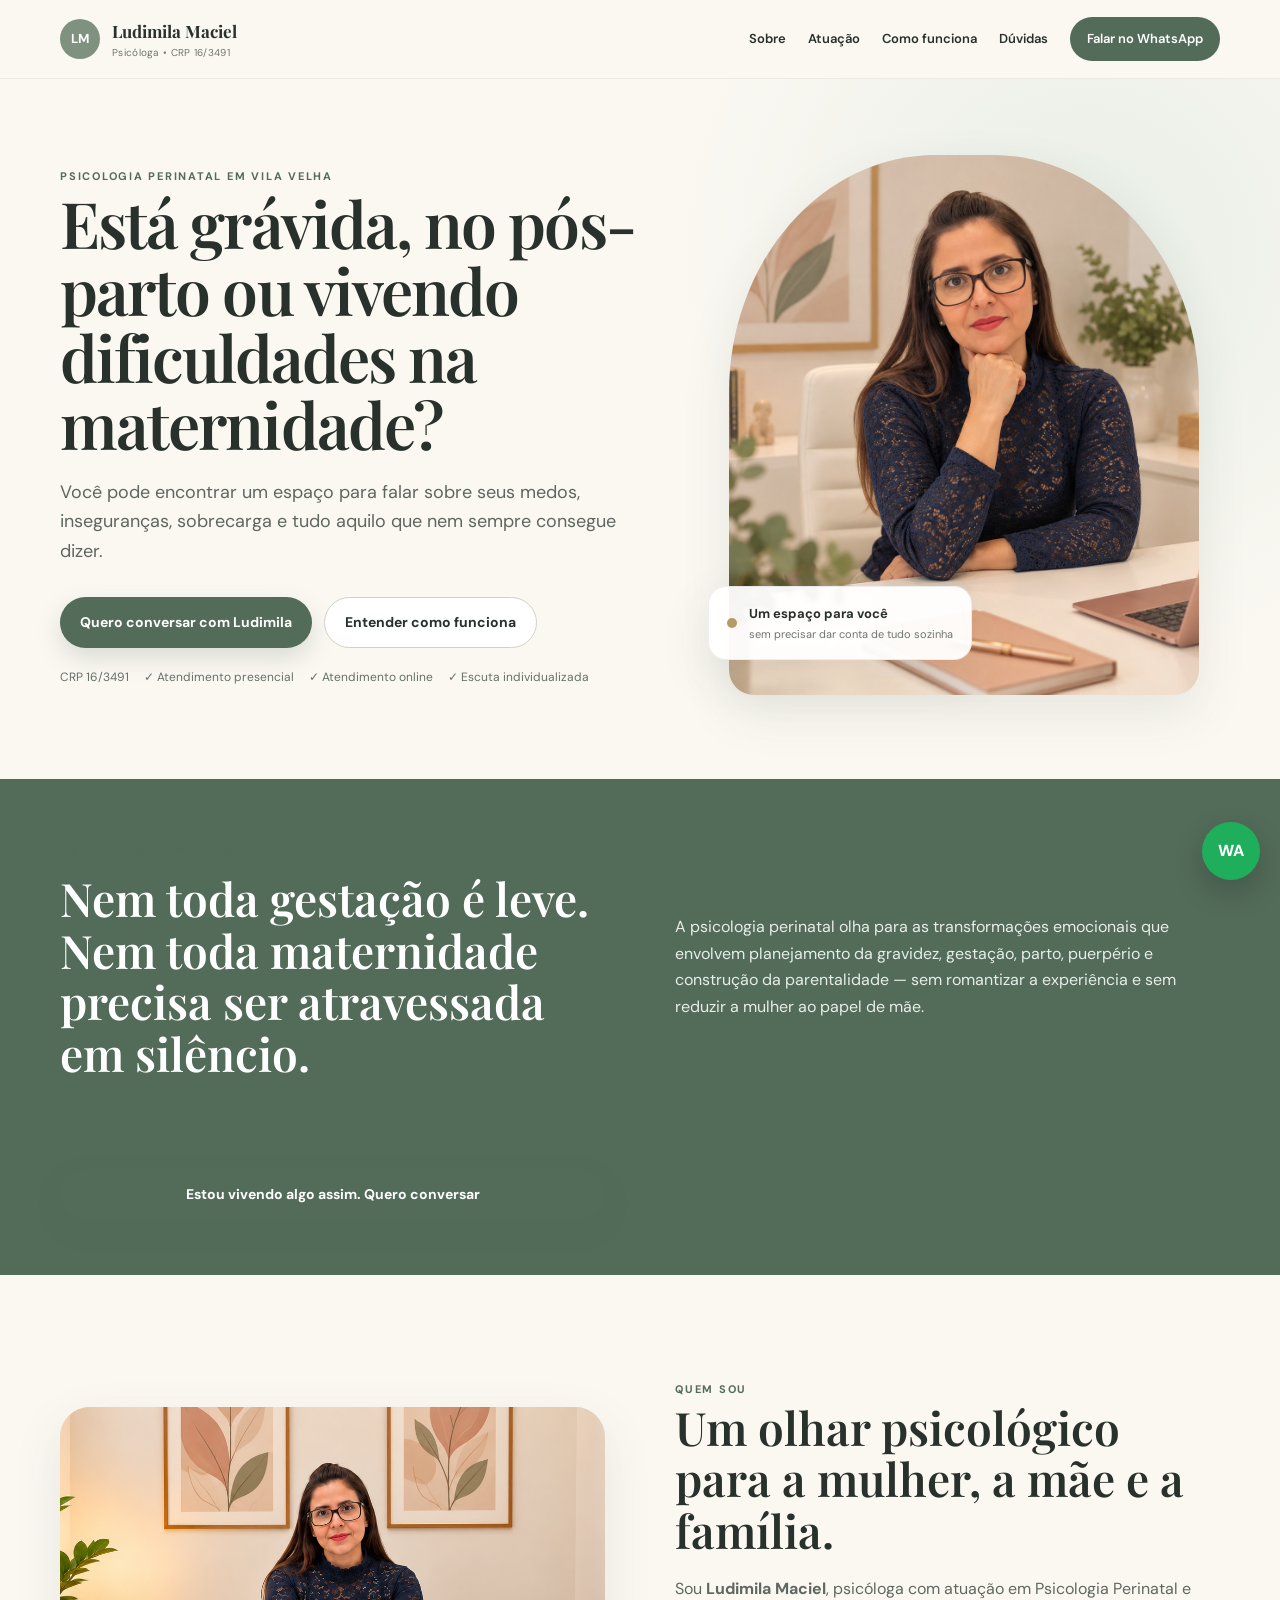
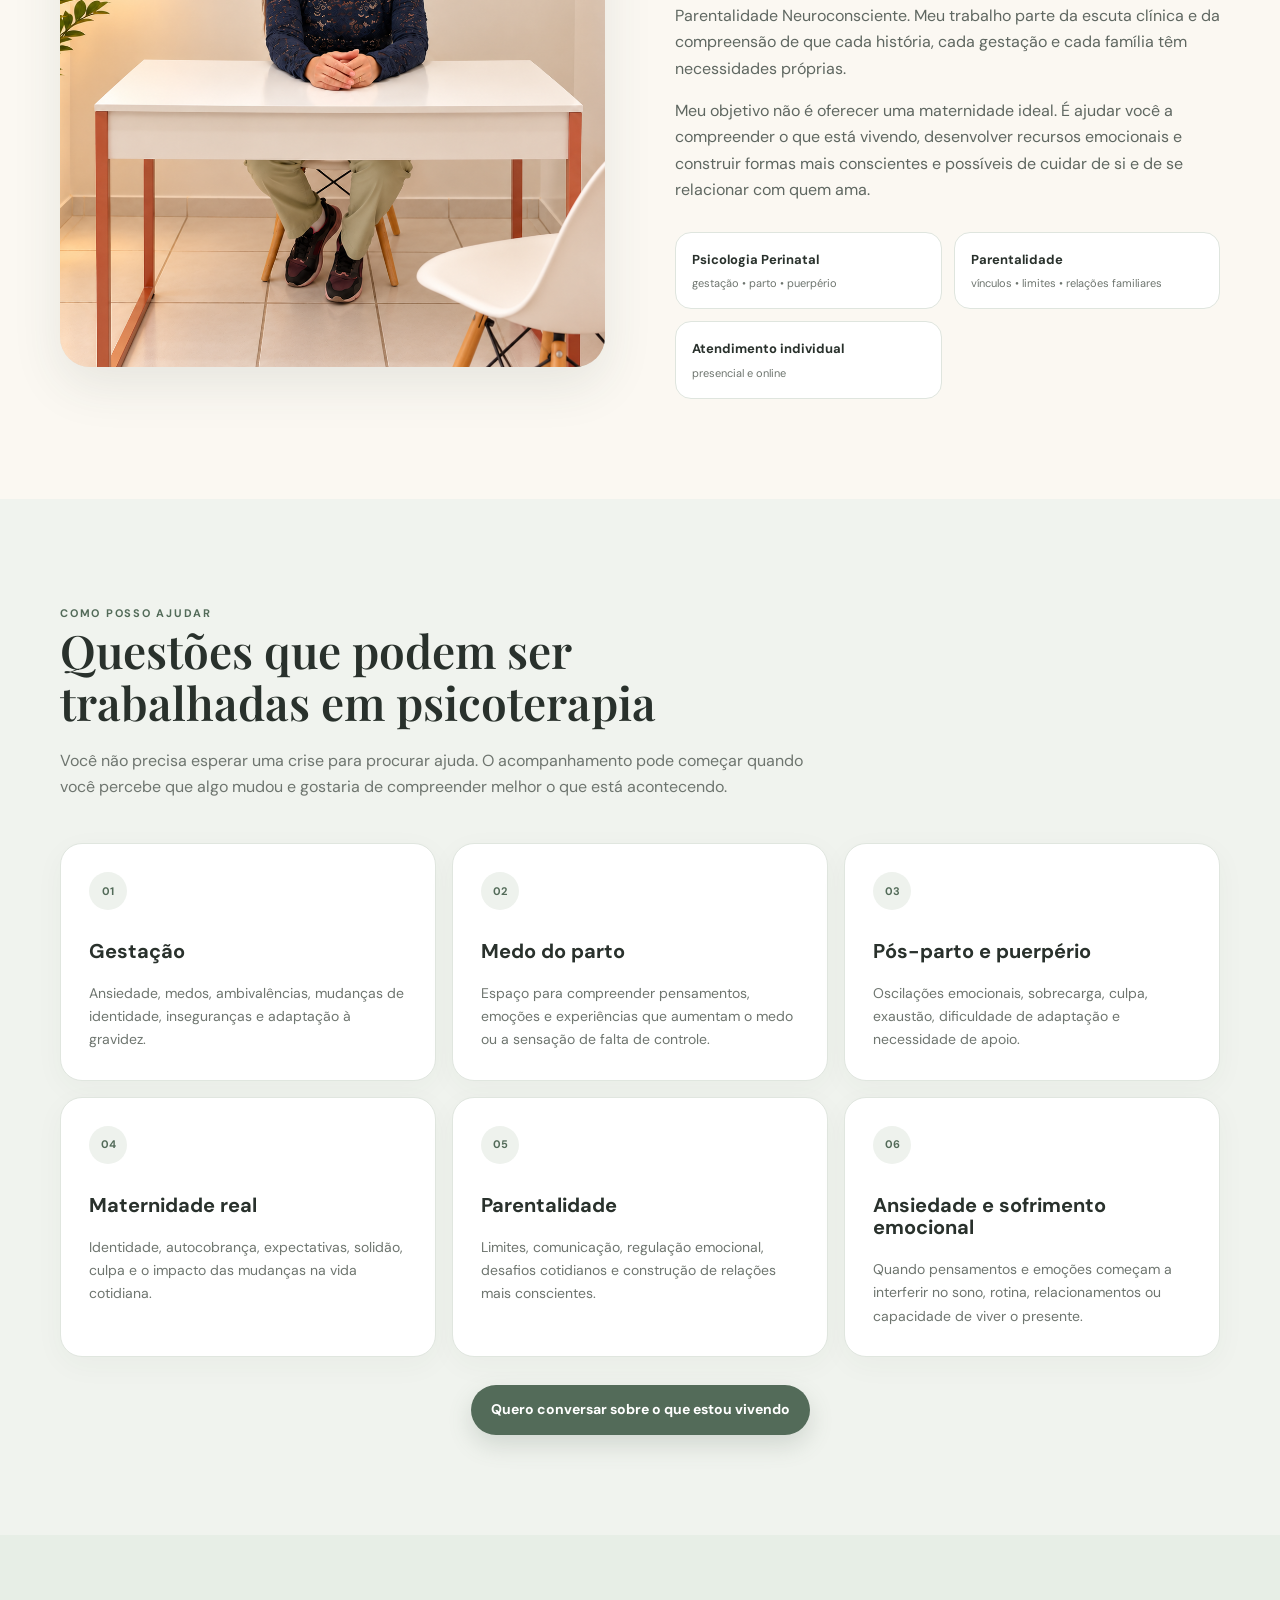
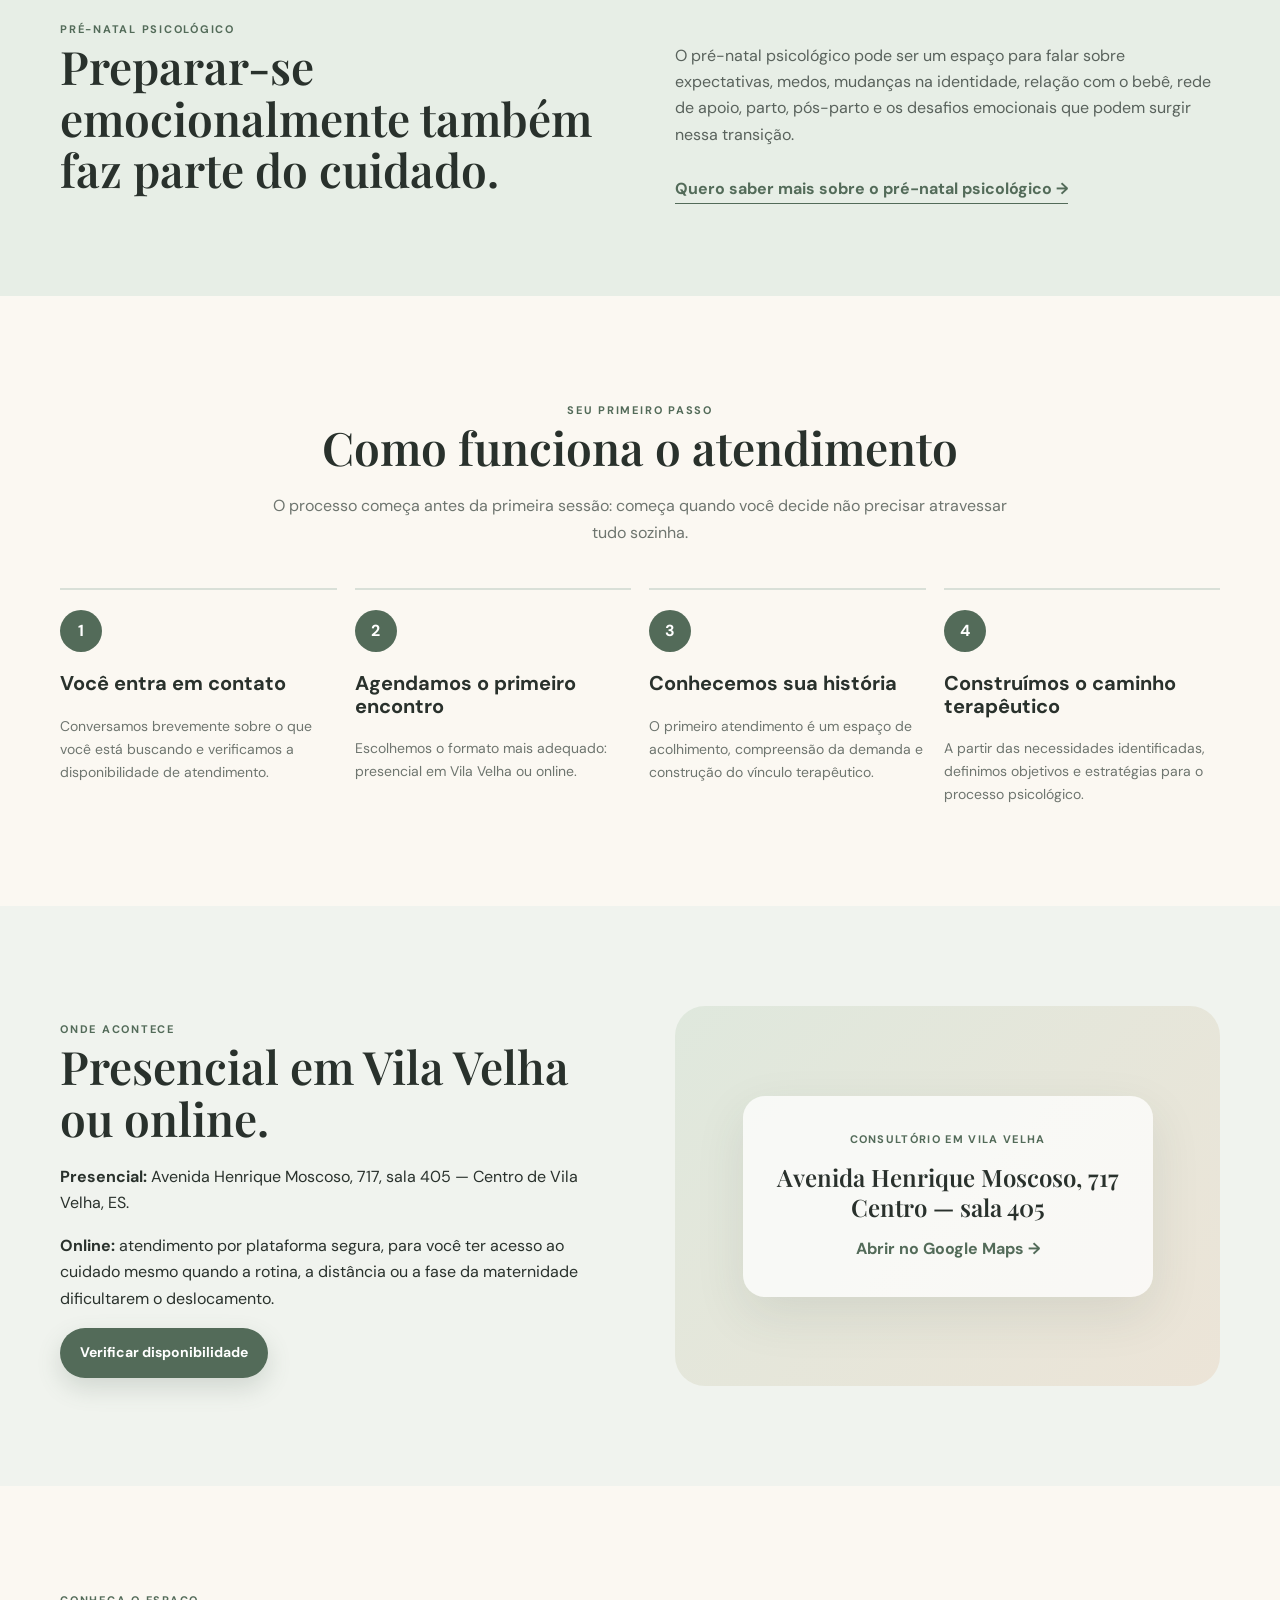
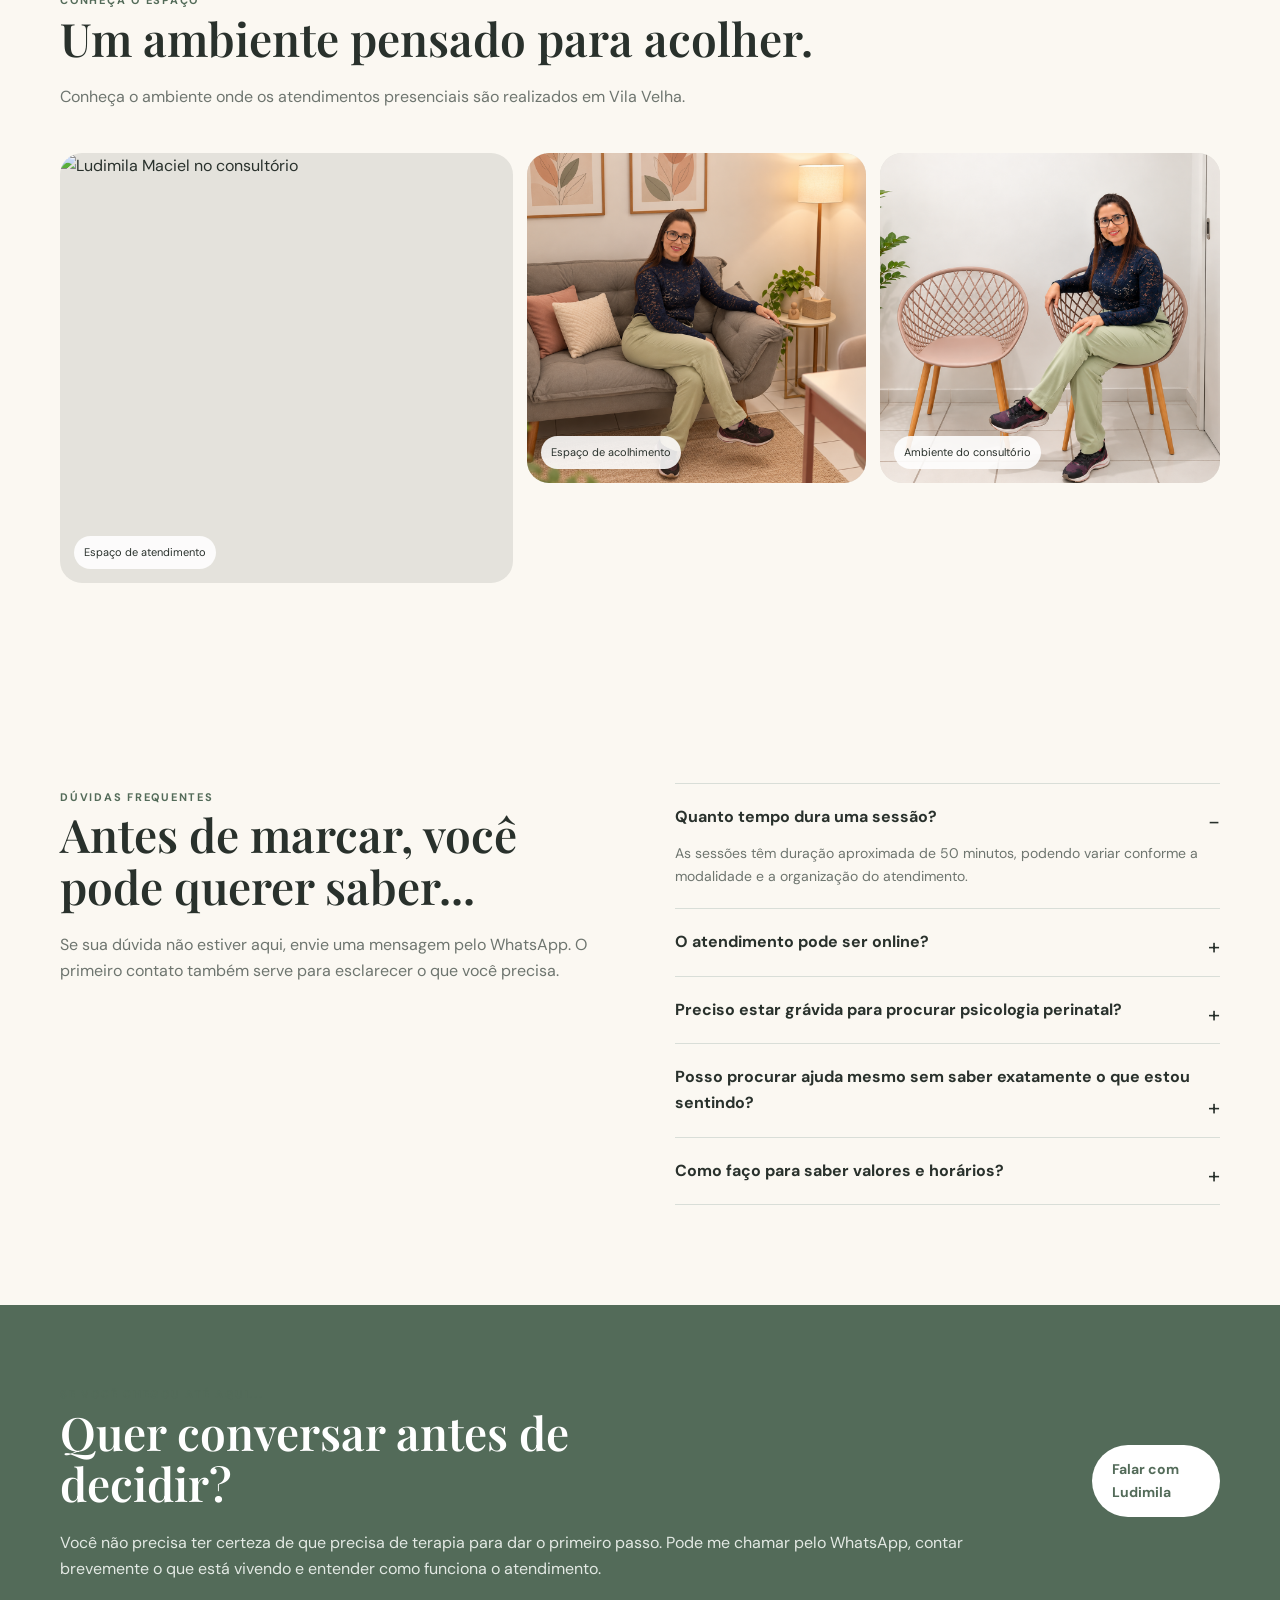
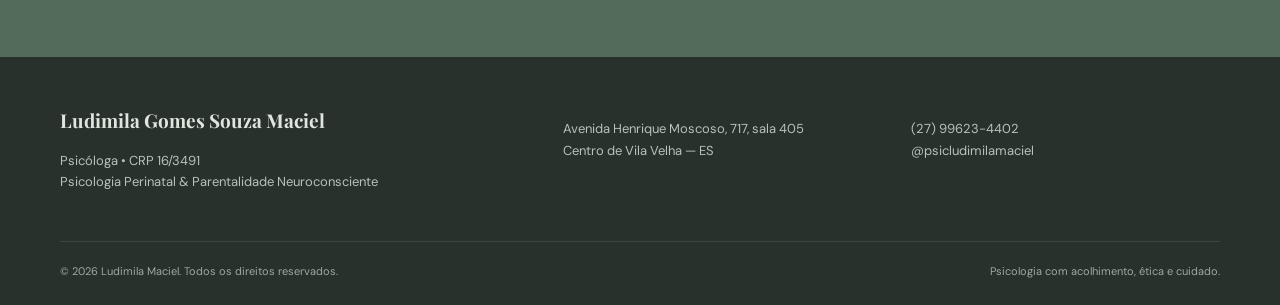
==== index.html @ 95c4c3f2 "Update index.html" ====
<!doctype html>
<html lang="pt-BR">
<head>
  <meta charset="utf-8">
  <meta name="viewport" content="width=device-width, initial-scale=1">
  <title>Psicóloga Perinatal em Vila Velha | Ludimila Maciel</title>
  <meta name="description" content="Psicologia perinatal e parentalidade em Vila Velha. Atendimento presencial e online para gestantes, puérperas, mães e famílias, com acolhimento psicológico individualizado.">
  <meta name="theme-color" content="#7f927f">
  <link rel="canonical" href="https://ludimila-perinatal.vercel.app/">
  <link rel="preconnect" href="https://fonts.googleapis.com">
  <link rel="preconnect" href="https://fonts.gstatic.com" crossorigin>
  <link href="https://fonts.googleapis.com/css2?family=DM+Sans:wght@400;500;600;700&family=Playfair+Display:wght@500;600&display=swap" rel="stylesheet">
  <link rel="stylesheet" href="estilos.css">
  <script type="application/ld+json">
  {
    "@context":"https://schema.org",
    "@type":"Psychologist",
    "name":"Ludimila Gomes Souza Maciel",
    "url":"https://ludimila-perinatal.vercel.app/",
    "telephone":"+55 27 99623-4402",
    "address":{
      "@type":"PostalAddress",
      "streetAddress":"Avenida Henrique Moscoso, 717, sala 405",
      "addressLocality":"Vila Velha",
      "addressRegion":"ES",
      "postalCode":"29101-020",
      "addressCountry":"BR"
    },
    "areaServed":"Vila Velha, Espírito Santo",
    "sameAs":["https://www.instagram.com/psicludimilamaciel/"]
  }
  </script>
</head>
<body>
  <header class="site-header">
    <div class="container nav">
      <a class="brand" href="#inicio" aria-label="Ludimila Maciel - início">
        <span class="brand-mark">LM</span>
        <span><strong>Ludimila Maciel</strong><small>Psicóloga • CRP 16/3491</small></span>
      </a>
      <nav class="desktop-nav" aria-label="Navegação principal">
        <a href="#sobre">Sobre</a>
        <a href="#atuacao">Atuação</a>
        <a href="#como-funciona">Como funciona</a>
        <a href="#duvidas">Dúvidas</a>
        <a class="nav-cta" href="https://wa.me/5527996234402?text=Ol%C3%A1%2C%20Ludimila.%20Vi%20seu%20site%20e%20gostaria%20de%20saber%20mais%20sobre%20o%20atendimento." target="_blank" rel="noopener">Falar no WhatsApp</a>
      </nav>
      <a class="mobile-cta" href="https://wa.me/5527996234402?text=Ol%C3%A1%2C%20Ludimila.%20Vi%20seu%20site%20e%20gostaria%20de%20saber%20mais%20sobre%20o%20atendimento." target="_blank" rel="noopener" aria-label="Falar pelo WhatsApp">WhatsApp</a>
    </div>
  </header>

  <main>
    <section id="inicio" class="hero">
      <div class="container hero-grid">
        <div class="hero-copy">
          <span class="eyebrow">Psicologia Perinatal em Vila Velha</span>
          <h1>Está grávida, no pós-parto ou vivendo dificuldades na maternidade?</h1>
          <p class="hero-text">Você pode encontrar um espaço para falar sobre seus medos, inseguranças, sobrecarga e tudo aquilo que nem sempre consegue dizer.</p>
          <div class="hero-actions">
            <a class="btn btn-primary" href="https://wa.me/5527996234402?text=Ol%C3%A1%2C%20Ludimila.%20Gostaria%20de%20saber%20mais%20sobre%20o%20atendimento%20psicol%C3%B3gico." target="_blank" rel="noopener">Quero conversar com Ludimila</a>
            <a class="btn btn-secondary" href="#como-funciona">Entender como funciona</a>
          </div>
          <div class="trust-row">
            <span>CRP 16/3491</span>
            <span>✓ Atendimento presencial</span>
            <span>✓ Atendimento online</span>
            <span>✓ Escuta individualizada</span>
          </div>
        </div>
        <div class="hero-visual">
          <div class="photo-frame">
            <img src="foto-ludimila.jpg" alt="Ludimila Maciel, psicóloga" onerror="this.style.display='none'; this.parentElement.classList.add('photo-placeholder')">
            <div class="photo-fallback"><span>Foto profissional</span><small>Foto profissional</small></div>
          </div>
          <div class="floating-card">
            <span class="dot"></span>
            <div><strong>Um espaço para você</strong><small>sem precisar dar conta de tudo sozinha</small></div>
          </div>
        </div>
      </div>
    </section>

    <section class="intro-strip">
      <div class="container intro-grid">
        <div><span class="section-kicker">Cuidado especializado</span><h2>Nem toda gestação é leve. Nem toda maternidade precisa ser atravessada em silêncio.</h2></div>
        <p>A psicologia perinatal olha para as transformações emocionais que envolvem planejamento da gravidez, gestação, parto, puerpério e construção da parentalidade — sem romantizar a experiência e sem reduzir a mulher ao papel de mãe.</p>
        <a class="btn btn-primary" href="https://wa.me/5527996234402?text=Ol%C3%A1%2C%20Ludimila.%20Estou%20vivendo%20um%20momento%20da%20gesta%C3%A7%C3%A3o%2C%20p%C3%B3s-parto%20ou%20maternidade%20e%20gostaria%20de%20conversar." target="_blank" rel="noopener">Estou vivendo algo assim. Quero conversar</a>
      </div>
    </section>

    <section id="sobre" class="section">
      <div class="container about-grid">
        <div class="image-card">
          <img src="foto-consultorio-1.png" alt="Consultório de Ludimila Maciel" onerror="this.style.display='none'; this.parentElement.classList.add('photo-placeholder')">
          <div class="photo-fallback"><span>Foto do consultório</span><small>Imagem do consultório</small></div>
        </div>
        <div>
          <span class="section-kicker">Quem sou</span>
          <h2>Um olhar psicológico para a mulher, a mãe e a família.</h2>
          <p>Sou <strong>Ludimila Maciel</strong>, psicóloga com atuação em Psicologia Perinatal e Parentalidade Neuroconsciente. Meu trabalho parte da escuta clínica e da compreensão de que cada história, cada gestação e cada família têm necessidades próprias.</p>
          <p>Meu objetivo não é oferecer uma maternidade ideal. É ajudar você a compreender o que está vivendo, desenvolver recursos emocionais e construir formas mais conscientes e possíveis de cuidar de si e de se relacionar com quem ama.</p>
          <div class="credentials">
            <div><strong>Psicologia Perinatal</strong><span>gestação • parto • puerpério</span></div>
            <div><strong>Parentalidade</strong><span>vínculos • limites • relações familiares</span></div>
            <div><strong>Atendimento individual</strong><span>presencial e online</span></div>
          </div>
        </div>
      </div>
    </section>

    <section id="atuacao" class="section section-soft">
      <div class="container">
        <div class="section-heading">
          <span class="section-kicker">Como posso ajudar</span>
          <h2>Questões que podem ser trabalhadas em psicoterapia</h2>
          <p>Você não precisa esperar uma crise para procurar ajuda. O acompanhamento pode começar quando você percebe que algo mudou e gostaria de compreender melhor o que está acontecendo.</p>
        </div>
        <div class="cards">
          <article class="card"><span class="icon">01</span><h3>Gestação</h3><p>Ansiedade, medos, ambivalências, mudanças de identidade, inseguranças e adaptação à gravidez.</p></article>
          <article class="card"><span class="icon">02</span><h3>Medo do parto</h3><p>Espaço para compreender pensamentos, emoções e experiências que aumentam o medo ou a sensação de falta de controle.</p></article>
          <article class="card"><span class="icon">03</span><h3>Pós-parto e puerpério</h3><p>Oscilações emocionais, sobrecarga, culpa, exaustão, dificuldade de adaptação e necessidade de apoio.</p></article>
          <article class="card"><span class="icon">04</span><h3>Maternidade real</h3><p>Identidade, autocobrança, expectativas, solidão, culpa e o impacto das mudanças na vida cotidiana.</p></article>
          <article class="card"><span class="icon">05</span><h3>Parentalidade</h3><p>Limites, comunicação, regulação emocional, desafios cotidianos e construção de relações mais conscientes.</p></article>
          <article class="card"><span class="icon">06</span><h3>Ansiedade e sofrimento emocional</h3><p>Quando pensamentos e emoções começam a interferir no sono, rotina, relacionamentos ou capacidade de viver o presente.</p></article>
        </div>
        <div style="text-align:center;margin-top:28px;">
          <a class="btn btn-primary" href="https://wa.me/5527996234402?text=Ol%C3%A1%2C%20Ludimila.%20Me%20identifiquei%20com%20algumas%20quest%C3%B5es%20do%20seu%20site%20e%20gostaria%20de%20conversar." target="_blank" rel="noopener">Quero conversar sobre o que estou vivendo</a>
        </div>
      </div>
    </section>

    <section class="section highlight">
      <div class="container highlight-grid">
        <div>
          <span class="section-kicker">Pré-natal psicológico</span>
          <h2>Preparar-se emocionalmente também faz parte do cuidado.</h2>
        </div>
        <div>
          <p>O pré-natal psicológico pode ser um espaço para falar sobre expectativas, medos, mudanças na identidade, relação com o bebê, rede de apoio, parto, pós-parto e os desafios emocionais que podem surgir nessa transição.</p>
          <a class="text-link" href="https://wa.me/5527996234402?text=Ol%C3%A1%2C%20gostaria%20de%20saber%20como%20funciona%20o%20pr%C3%A9-natal%20psicol%C3%B3gico." target="_blank" rel="noopener">Quero saber mais sobre o pré-natal psicológico →</a>
        </div>
      </div>
    </section>

    <section id="como-funciona" class="section">
      <div class="container">
        <div class="section-heading center">
          <span class="section-kicker">Seu primeiro passo</span>
          <h2>Como funciona o atendimento</h2>
          <p>O processo começa antes da primeira sessão: começa quando você decide não precisar atravessar tudo sozinha.</p>
        </div>
        <div class="steps">
          <div class="step"><span>1</span><div><h3>Você entra em contato</h3><p>Conversamos brevemente sobre o que você está buscando e verificamos a disponibilidade de atendimento.</p></div></div>
          <div class="step"><span>2</span><div><h3>Agendamos o primeiro encontro</h3><p>Escolhemos o formato mais adequado: presencial em Vila Velha ou online.</p></div></div>
          <div class="step"><span>3</span><div><h3>Conhecemos sua história</h3><p>O primeiro atendimento é um espaço de acolhimento, compreensão da demanda e construção do vínculo terapêutico.</p></div></div>
          <div class="step"><span>4</span><div><h3>Construímos o caminho terapêutico</h3><p>A partir das necessidades identificadas, definimos objetivos e estratégias para o processo psicológico.</p></div></div>
        </div>
      </div>
    </section>

    <section class="section section-soft">
      <div class="container two-col">
        <div>
          <span class="section-kicker">Onde acontece</span>
          <h2>Presencial em Vila Velha ou online.</h2>
          <p><strong>Presencial:</strong> Avenida Henrique Moscoso, 717, sala 405 — Centro de Vila Velha, ES.</p>
          <p><strong>Online:</strong> atendimento por plataforma segura, para você ter acesso ao cuidado mesmo quando a rotina, a distância ou a fase da maternidade dificultarem o deslocamento.</p>
          <a class="btn btn-primary" href="https://wa.me/5527996234402?text=Ol%C3%A1%2C%20gostaria%20de%20ver%20os%20hor%C3%A1rios%20dispon%C3%ADveis." target="_blank" rel="noopener">Verificar disponibilidade</a>
        </div>
        <div class="map-card">
          <div class="map-placeholder">
            <span>Consultório em Vila Velha</span>
            <strong>Avenida Henrique Moscoso, 717<br>Centro — sala 405</strong>
            <a href="https://www.google.com/maps/search/?api=1&query=Avenida+Henrique+Moscoso+717+Vila+Velha+ES" target="_blank" rel="noopener">Abrir no Google Maps →</a>
          </div>
        </div>
      </div>
    </section>

    <section class="section gallery-section">
      <div class="container">
        <div class="section-heading">
          <span class="section-kicker">Conheça o espaço</span>
          <h2>Um ambiente pensado para acolher.</h2>
          <p>Conheça o ambiente onde os atendimentos presenciais são realizados em Vila Velha.</p>
        </div>
        <div class="gallery">
          <div><img src="ativos/foto-consultorio-1.png" alt="Ludimila Maciel no consultório"><span>Espaço de atendimento</span></div>
          <div><img src="foto-consultorio-2.png" alt="Cadeiras do consultório de Ludimila Maciel"><span>Espaço de acolhimento</span></div>
          <div><img src="
                 foto-consultorio-3.png" alt="Sofá do consultório de Ludimila Maciel"><span>Ambiente do consultório</span></div>
        </div>
      </div>
    </section>

    <section id="duvidas" class="section">
      <div class="container faq-grid">
        <div>
          <span class="section-kicker">Dúvidas frequentes</span>
          <h2>Antes de marcar, você pode querer saber...</h2>
          <p class="muted">Se sua dúvida não estiver aqui, envie uma mensagem pelo WhatsApp. O primeiro contato também serve para esclarecer o que você precisa.</p>
        </div>
        <div class="faq">
          <details open><summary>Quanto tempo dura uma sessão?</summary><p>As sessões têm duração aproximada de 50 minutos, podendo variar conforme a modalidade e a organização do atendimento.</p></details>
          <details><summary>O atendimento pode ser online?</summary><p>Sim. Há possibilidade de atendimento online, conforme disponibilidade e adequação ao caso.</p></details>
          <details><summary>Preciso estar grávida para procurar psicologia perinatal?</summary><p>Não. O cuidado perinatal pode acompanhar diferentes momentos, como planejamento da gestação, tentativas de engravidar, gestação, parto, puerpério e adaptação à parentalidade.</p></details>
          <details><summary>Posso procurar ajuda mesmo sem saber exatamente o que estou sentindo?</summary><p>Sim. Muitas pessoas chegam justamente com a sensação de que algo não está bem, mas ainda não conseguem nomear o que precisam. A primeira conversa pode ajudar a organizar essa demanda.</p></details>
          <details><summary>Como faço para saber valores e horários?</summary><p>Você pode me chamar pelo WhatsApp. No primeiro contato, conversamos brevemente sobre o que você está buscando, explico como funciona o atendimento e informo os valores e horários disponíveis.</p></details>
        </div>
      </div>
    </section>

    <section class="final-cta">
      <div class="container final-cta-inner">
        <div><span class="section-kicker">Se você chegou até aqui...</span><h2>Quer conversar antes de decidir?</h2><p>Você não precisa ter certeza de que precisa de terapia para dar o primeiro passo. Pode me chamar pelo WhatsApp, contar brevemente o que está vivendo e entender como funciona o atendimento.</p></div>
        <a class="btn btn-light" href="https://wa.me/5527996234402?text=Ol%C3%A1%2C%20Ludimila.%20Vi%20seu%20site%20e%20gostaria%20de%20conversar%20sobre%20o%20atendimento." target="_blank" rel="noopener">Falar com Ludimila</a>
      </div>
    </section>
  </main>

  <footer class="footer">
    <div class="container footer-grid">
      <div><strong>Ludimila Gomes Souza Maciel</strong><p>Psicóloga • CRP 16/3491<br>Psicologia Perinatal & Parentalidade Neuroconsciente</p></div>
      <div><p>Avenida Henrique Moscoso, 717, sala 405<br>Centro de Vila Velha — ES</p></div>
      <div><p><a href="https://wa.me/5527996234402?text=Ol%C3%A1%2C%20Ludimila.%20Vi%20seu%20site%20e%20gostaria%20de%20saber%20mais%20sobre%20o%20atendimento." target="_blank" rel="noopener">(27) 99623-4402</a><br><a href="https://www.instagram.com/psicludimilamaciel/" target="_blank" rel="noopener">@psicludimilamaciel</a></p></div>
    </div>
    <div class="container footer-bottom"><span>© 2026 Ludimila Maciel. Todos os direitos reservados.</span><span>Psicologia com acolhimento, ética e cuidado.</span></div>
  </footer>

  <a class="floating-whatsapp" href="https://wa.me/5527996234402?text=Ol%C3%A1%2C%20Ludimila.%20Gostaria%20de%20saber%20mais%20sobre%20o%20atendimento." target="_blank" rel="noopener" aria-label="Abrir WhatsApp">WA</a>
  <script src="script.js"></script>
</body>
</html>
---- estilos.css ----
:root{
  --sage:#7f927f;--sage-dark:#536b59;--sage-pale:#eef2ed;--cream:#fbf8f2;--sand:#e9dfd0;
  --gold:#b79a67;--ink:#29312c;--muted:#6e756f;--white:#fff;--shadow:0 18px 50px rgba(53,67,57,.10);
  --radius:24px;--max:1160px
}
*{box-sizing:border-box}html{scroll-behavior:smooth}body{margin:0;color:var(--ink);background:var(--cream);font-family:"DM Sans",Arial,sans-serif;line-height:1.65}
a{color:inherit;text-decoration:none}.container{width:min(calc(100% - 40px),var(--max));margin:auto}
.site-header{position:sticky;top:0;z-index:50;background:rgba(251,248,242,.92);backdrop-filter:blur(14px);border-bottom:1px solid rgba(83,107,89,.10)}
.nav{min-height:78px;display:flex;align-items:center;justify-content:space-between;gap:24px}.brand{display:flex;align-items:center;gap:12px}.brand-mark{width:40px;height:40px;border-radius:50%;display:grid;place-items:center;background:var(--sage);color:white;font-weight:700;font-size:13px}.brand strong{display:block;font-family:"Playfair Display",serif;font-size:17px}.brand small{display:block;color:var(--muted);font-size:10px;letter-spacing:.03em}.desktop-nav{display:flex;align-items:center;gap:22px;font-size:13px;font-weight:600}.desktop-nav>a:not(.nav-cta):hover{color:var(--sage-dark)}.nav-cta{background:var(--sage-dark);color:#fff;padding:11px 17px;border-radius:999px}.mobile-cta{display:none}
.hero{padding:76px 0 84px;overflow:hidden;background:radial-gradient(circle at 85% 25%,#e7eee6 0,transparent 34%),var(--cream)}.hero-grid{display:grid;grid-template-columns:1.06fr .94fr;align-items:center;gap:70px}.eyebrow,.section-kicker{display:inline-block;text-transform:uppercase;letter-spacing:.16em;font-size:11px;font-weight:700;color:var(--sage-dark)}h1,h2,h3{line-height:1.12;margin:0 0 20px}h1{font:600 clamp(42px,5vw,68px)/1.05 "Playfair Display",serif;letter-spacing:-.03em}h1 em{font-style:normal;color:var(--sage-dark)}h2{font:600 clamp(31px,4vw,46px)/1.12 "Playfair Display",serif}h3{font-size:20px}.hero-text{font-size:18px;max-width:680px;color:#5e665f}.hero-actions{display:flex;flex-wrap:wrap;gap:12px;margin:30px 0 20px}.btn{display:inline-flex;justify-content:center;align-items:center;min-height:50px;padding:13px 20px;border-radius:999px;font-weight:700;font-size:14px;transition:.2s}.btn-primary{background:var(--sage-dark);color:#fff;box-shadow:0 10px 25px rgba(83,107,89,.20)}.btn-primary:hover{transform:translateY(-2px)}.btn-secondary{border:1px solid #ccd4ca;background:#fff}.btn-light{background:#fff;color:var(--sage-dark)}.trust-row{display:flex;flex-wrap:wrap;gap:15px;color:#667068;font-size:12px}.hero-visual{position:relative;min-height:520px;display:grid;place-items:center}.photo-frame{width:min(100%,470px);height:540px;background:linear-gradient(145deg,#dce5db,#f4eee5);border-radius:44% 44% 25px 25px;overflow:hidden;box-shadow:var(--shadow);position:relative}.photo-frame img,.image-card img,.gallery img{width:100%;height:100%;object-fit:cover}.photo-fallback{display:none;position:absolute;inset:0;place-content:center;text-align:center;color:#738074;padding:30px;background:rgba(251,248,242,.78)}.photo-fallback span{font-family:"Playfair Display",serif;font-size:28px}.photo-fallback small{display:block;margin-top:8px;font-size:11px}.photo-placeholder .photo-fallback{display:grid}.floating-card{position:absolute;left:0;bottom:35px;display:flex;align-items:center;gap:12px;padding:16px 18px;background:rgba(255,255,255,.94);border:1px solid rgba(83,107,89,.10);border-radius:18px;box-shadow:var(--shadow);max-width:280px}.dot{width:10px;height:10px;border-radius:50%;background:var(--gold)}.floating-card strong,.floating-card small{display:block}.floating-card strong{font-size:13px}.floating-card small{font-size:11px;color:var(--muted)}
.intro-strip{background:var(--sage-dark);color:#fff;padding:56px 0}.intro-grid{display:grid;grid-template-columns:1fr 1fr;gap:70px;align-items:center}.intro-grid h2{margin-top:12px}.intro-grid p{margin:0;color:#e7eee8;font-size:16px}
.section{padding:100px 0}.section-soft{background:#f0f3ee}.about-grid,.two-col,.faq-grid{display:grid;grid-template-columns:1fr 1fr;gap:70px;align-items:center}.image-card{height:560px;border-radius:30px;overflow:hidden;background:#e7e2d9;position:relative;box-shadow:var(--shadow)}.image-card img{position:absolute}.about-grid p{color:#5f6761}.credentials{display:grid;grid-template-columns:1fr 1fr;gap:12px;margin-top:28px}.credentials>div{padding:16px;border:1px solid #dfe5de;border-radius:16px;background:#fff}.credentials strong,.credentials span{display:block}.credentials strong{font-size:13px}.credentials span{font-size:11px;color:var(--muted);margin-top:4px}
.section-heading{max-width:760px;margin-bottom:42px}.section-heading.center{margin-left:auto;margin-right:auto;text-align:center}.section-heading p{color:var(--muted);margin:0}.cards{display:grid;grid-template-columns:repeat(3,1fr);gap:16px}.card{padding:28px;background:#fff;border:1px solid #e0e6df;border-radius:22px;min-height:235px;box-shadow:0 8px 30px rgba(53,67,57,.04)}.card .icon{display:inline-grid;place-items:center;width:38px;height:38px;border-radius:50%;background:var(--sage-pale);color:var(--sage-dark);font-weight:700;font-size:11px;margin-bottom:30px}.card p{color:var(--muted);font-size:14px;margin:0}
.highlight{padding:80px 0;background:#e7eee6}.highlight-grid{display:grid;grid-template-columns:1fr 1fr;gap:70px;align-items:center}.highlight p{color:#59625c}.text-link{display:inline-block;margin-top:12px;font-weight:700;color:var(--sage-dark);border-bottom:1px solid currentColor}
.steps{display:grid;grid-template-columns:repeat(4,1fr);gap:18px}.step{border-top:2px solid #d9e0d8;padding-top:20px}.step>span{display:grid;place-items:center;width:42px;height:42px;border-radius:50%;background:var(--sage-dark);color:#fff;font-weight:700;margin-bottom:20px}.step p{color:var(--muted);font-size:14px;margin:0}
.map-card{min-height:380px;border-radius:30px;background:linear-gradient(135deg,#dfe8dd,#ece4d7);display:grid;place-items:center;padding:30px}.map-placeholder{text-align:center;background:rgba(255,255,255,.75);padding:34px;border-radius:22px;box-shadow:var(--shadow)}.map-placeholder span,.map-placeholder strong{display:block}.map-placeholder span{font-size:11px;text-transform:uppercase;letter-spacing:.12em;color:var(--sage-dark);font-weight:700}.map-placeholder strong{font:600 24px/1.25 "Playfair Display",serif;margin:14px 0}.map-placeholder a{font-weight:700;color:var(--sage-dark)}
.gallery{display:grid;grid-template-columns:1.2fr .9fr .9fr;gap:14px}.gallery>div{height:330px;border-radius:22px;overflow:hidden;position:relative;background:#e4e2dc}.gallery>div:first-child{height:430px}.gallery img{position:absolute}.gallery span{position:absolute;left:14px;bottom:14px;padding:7px 10px;border-radius:999px;background:rgba(255,255,255,.88);font-size:11px}
.faq-grid{align-items:start}.faq{border-top:1px solid #d9ded8}.faq details{border-bottom:1px solid #d9ded8;padding:20px 0}.faq summary{cursor:pointer;font-weight:700;list-style:none;padding-right:30px;position:relative}.faq summary::-webkit-details-marker{display:none}.faq summary:after{content:"+";position:absolute;right:0;font-size:22px;font-weight:400}.faq details[open] summary:after{content:"−"}.faq p{color:var(--muted);font-size:14px;margin:12px 0 0}.muted{color:var(--muted)}
.final-cta{padding:75px 0;background:var(--sage-dark);color:#fff}.final-cta-inner{display:flex;justify-content:space-between;align-items:center;gap:40px}.final-cta h2{max-width:650px}.final-cta p{color:#e3e9e4;margin:0}.footer{background:#28312b;color:#dfe6df;padding:48px 0 25px}.footer-grid{display:grid;grid-template-columns:1.5fr 1fr 1fr;gap:40px}.footer strong{font-family:"Playfair Display",serif;font-size:19px}.footer p{font-size:13px;color:#b8c2ba}.footer a:hover{color:#fff}.footer-bottom{border-top:1px solid rgba(255,255,255,.1);margin-top:35px;padding-top:20px;display:flex;justify-content:space-between;gap:20px;font-size:11px;color:#9eaaa1}
.floating-whatsapp{position:fixed;right:20px;bottom:20px;z-index:60;width:58px;height:58px;border-radius:50%;display:grid;place-items:center;background:#1fae5b;color:#fff;font-weight:800;box-shadow:0 12px 30px rgba(0,0,0,.18)}
@media(max-width:900px){.desktop-nav{display:none}.mobile-cta{display:block;background:var(--sage-dark);color:#fff;padding:9px 13px;border-radius:999px;font-size:12px;font-weight:700}.hero{padding-top:45px}.hero-grid,.intro-grid,.about-grid,.two-col,.faq-grid,.highlight-grid{grid-template-columns:1fr;gap:42px}.hero-visual{min-height:450px}.photo-frame{height:470px}.cards{grid-template-columns:repeat(2,1fr)}.steps{grid-template-columns:repeat(2,1fr)}.gallery{grid-template-columns:1fr 1fr}.gallery>div,.gallery>div:first-child{height:280px}.final-cta-inner{flex-direction:column;align-items:flex-start}.footer-grid{grid-template-columns:1fr 1fr}}
@media(max-width:560px){.container{width:min(calc(100% - 28px),var(--max))}.nav{min-height:68px}.brand small{display:none}h1{font-size:42px}.hero-text{font-size:16px}.hero-actions{flex-direction:column}.btn{width:100%}.trust-row{display:grid;gap:8px}.hero-visual{min-height:400px}.photo-frame{height:410px;border-radius:35% 35% 20px 20px}.floating-card{left:8px;bottom:18px}.section{padding:70px 0}.cards,.steps,.credentials,.gallery,.footer-grid{grid-template-columns:1fr}.gallery>div,.gallery>div:first-child{height:270px}.intro-strip{padding:50px 0}.final-cta{padding:60px 0}.footer-bottom{flex-direction:column}}
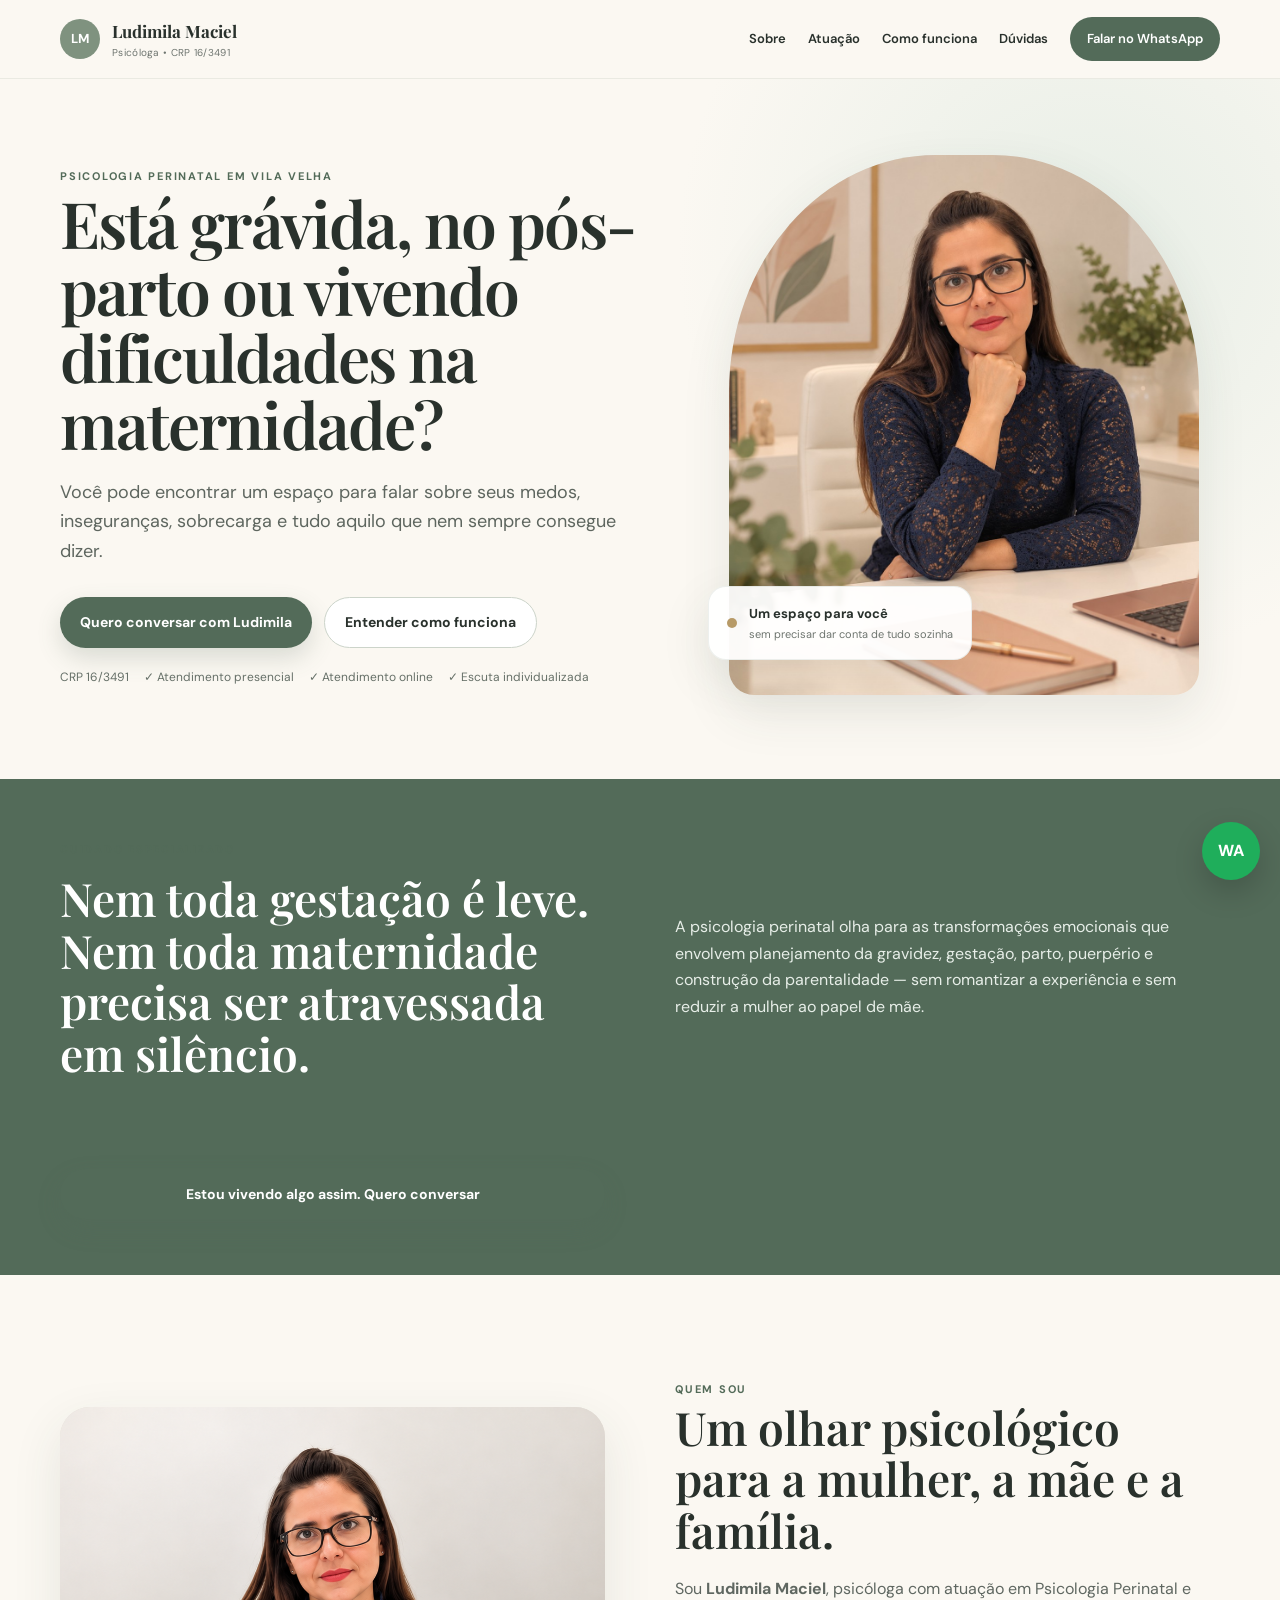
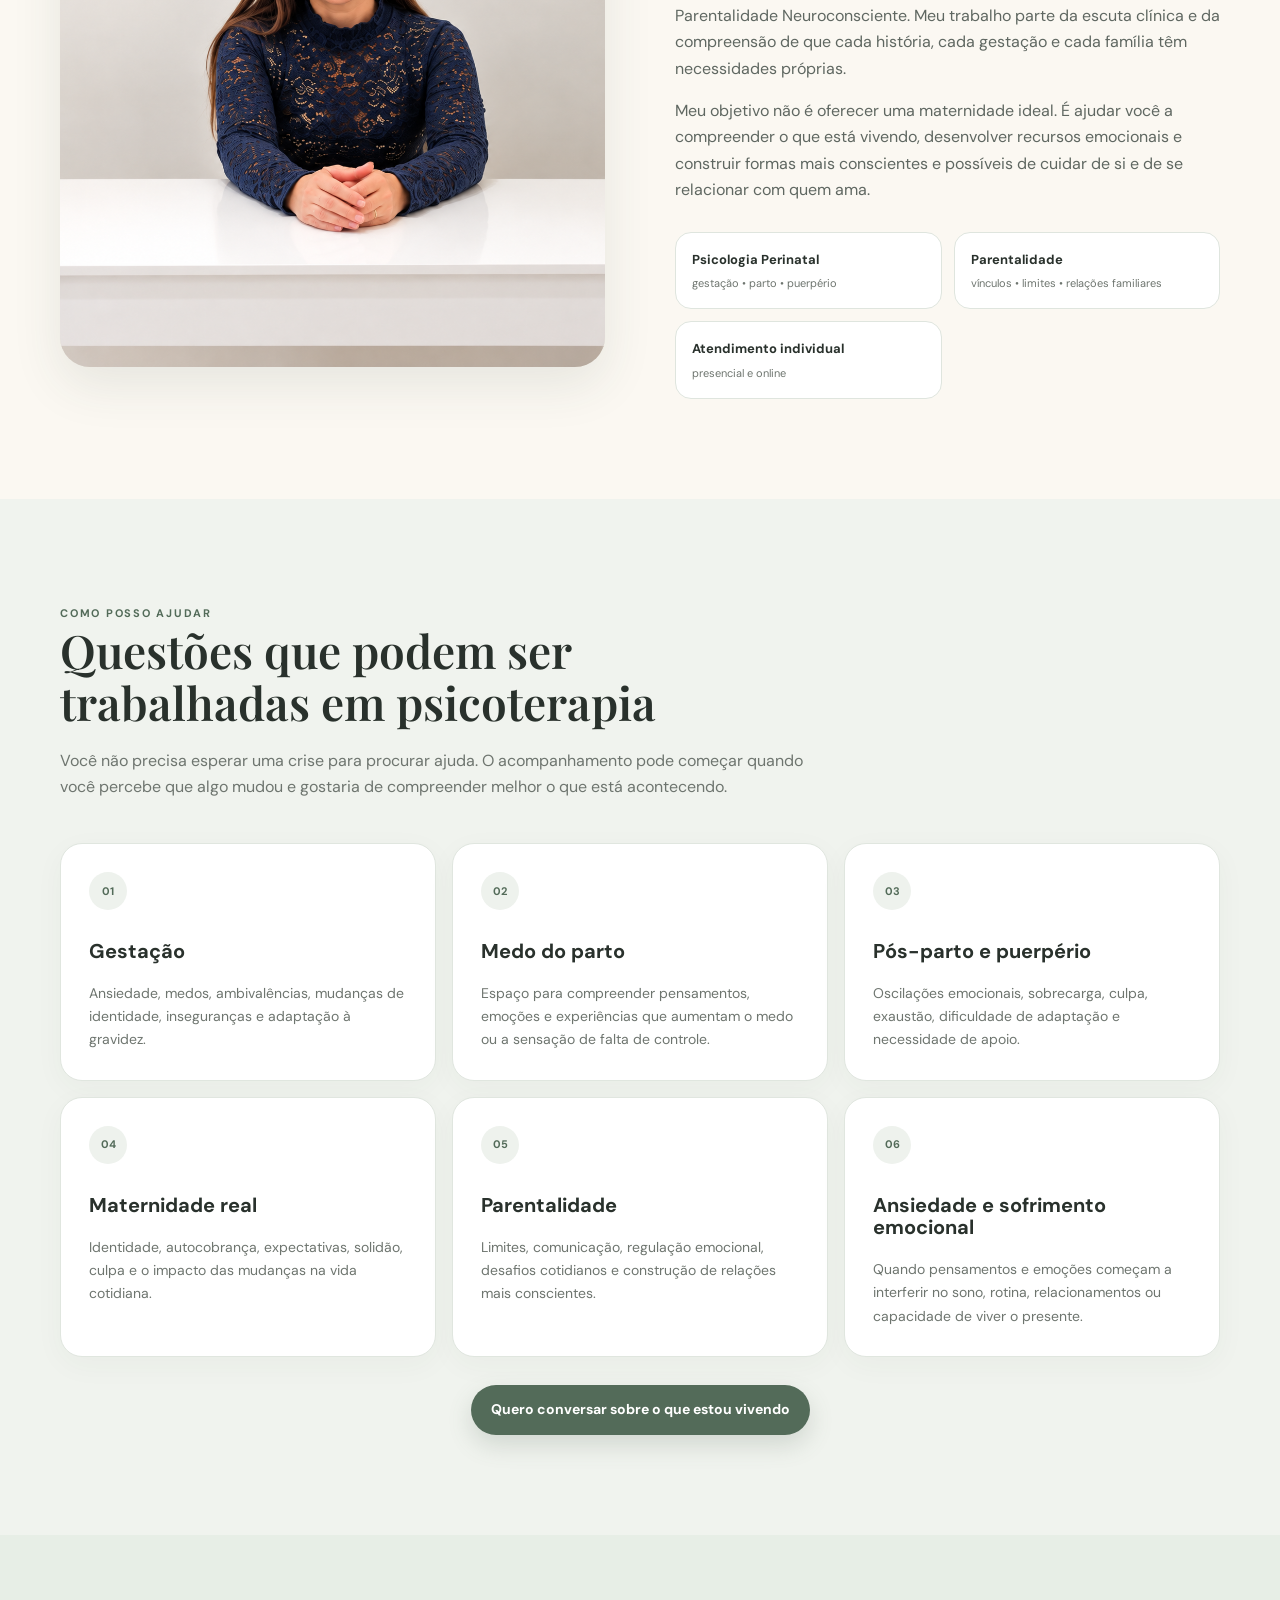
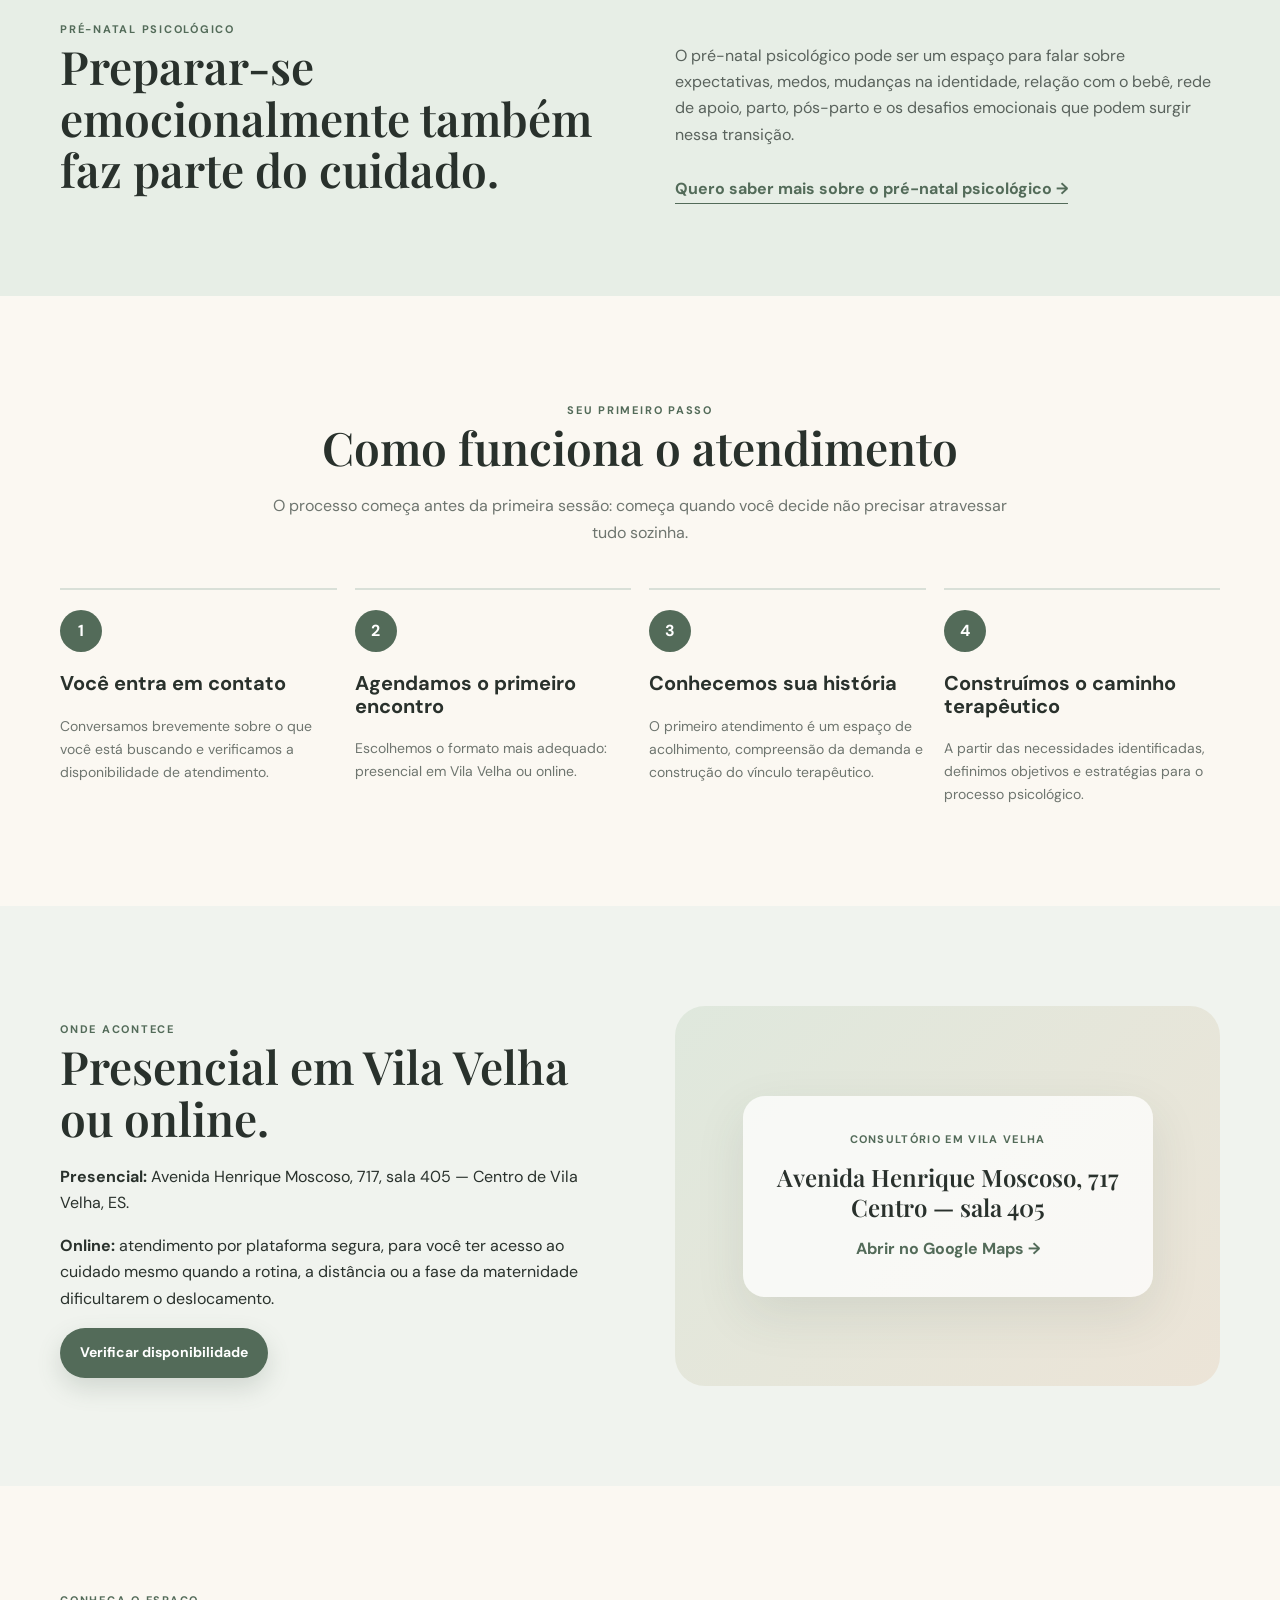
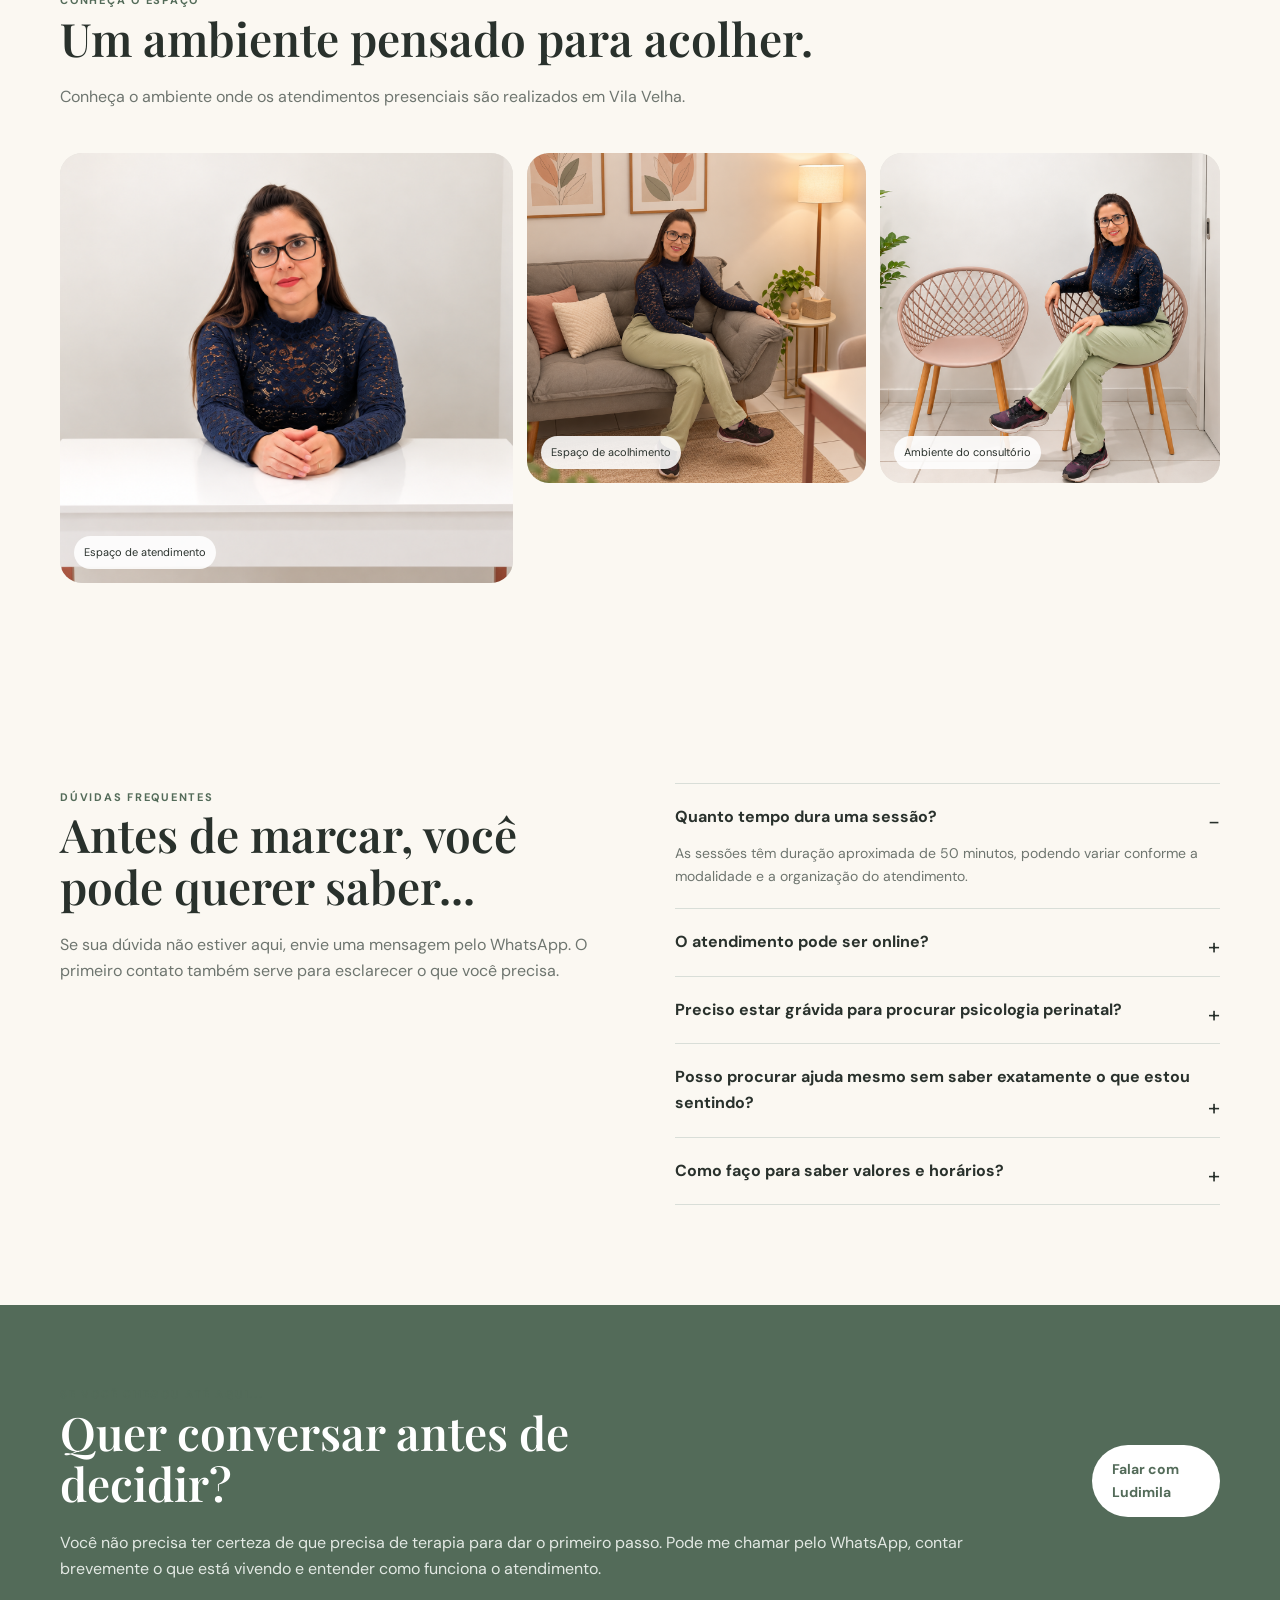
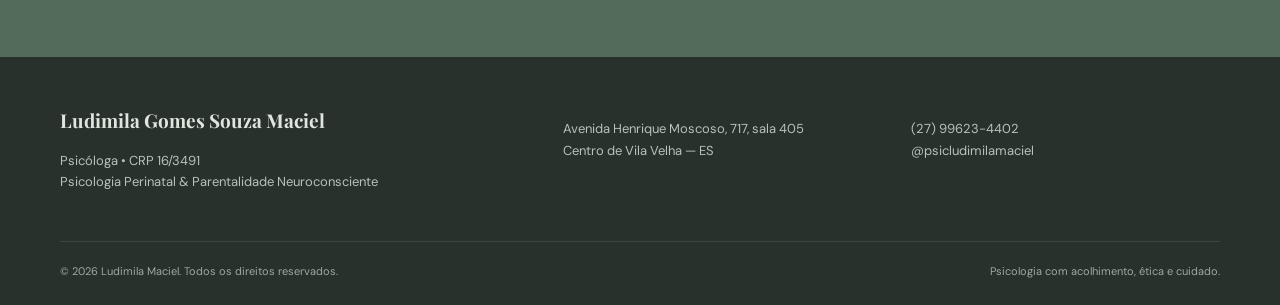
==== commit 513108ff: "Corrigir caminhos das fotos do consultório" ====
--- a/index.html
+++ b/index.html
@@ -91,7 +91,7 @@
     <section id="sobre" class="section">
       <div class="container about-grid">
         <div class="image-card">
-          <img src="foto-consultorio-1.png" alt="Consultório de Ludimila Maciel" onerror="this.style.display='none'; this.parentElement.classList.add('photo-placeholder')">
+          <img src="assets/foto-consultorio-1.png" alt="Consultório de Ludimila Maciel" onerror="this.style.display='none'; this.parentElement.classList.add('photo-placeholder')">
           <div class="photo-fallback"><span>Foto do consultório</span><small>Imagem do consultório</small></div>
         </div>
         <div>
@@ -185,8 +185,8 @@
           <p>Conheça o ambiente onde os atendimentos presenciais são realizados em Vila Velha.</p>
         </div>
         <div class="gallery">
-          <div><img src="ativos/foto-consultorio-1.png" alt="Ludimila Maciel no consultório"><span>Espaço de atendimento</span></div>
-          <div><img src="foto-consultorio-2.png" alt="Cadeiras do consultório de Ludimila Maciel"><span>Espaço de acolhimento</span></div>
+          <div><img src="assets/foto-consultorio-1.png" alt="Ludimila Maciel no consultório"><span>Espaço de atendimento</span></div>
+          <div><img src="assets/foto-consultorio-2.png" alt="Cadeiras do consultório de Ludimila Maciel"><span>Espaço de acolhimento</span></div>
           <div><img src="
                  foto-consultorio-3.png" alt="Sofá do consultório de Ludimila Maciel"><span>Ambiente do consultório</span></div>
         </div>
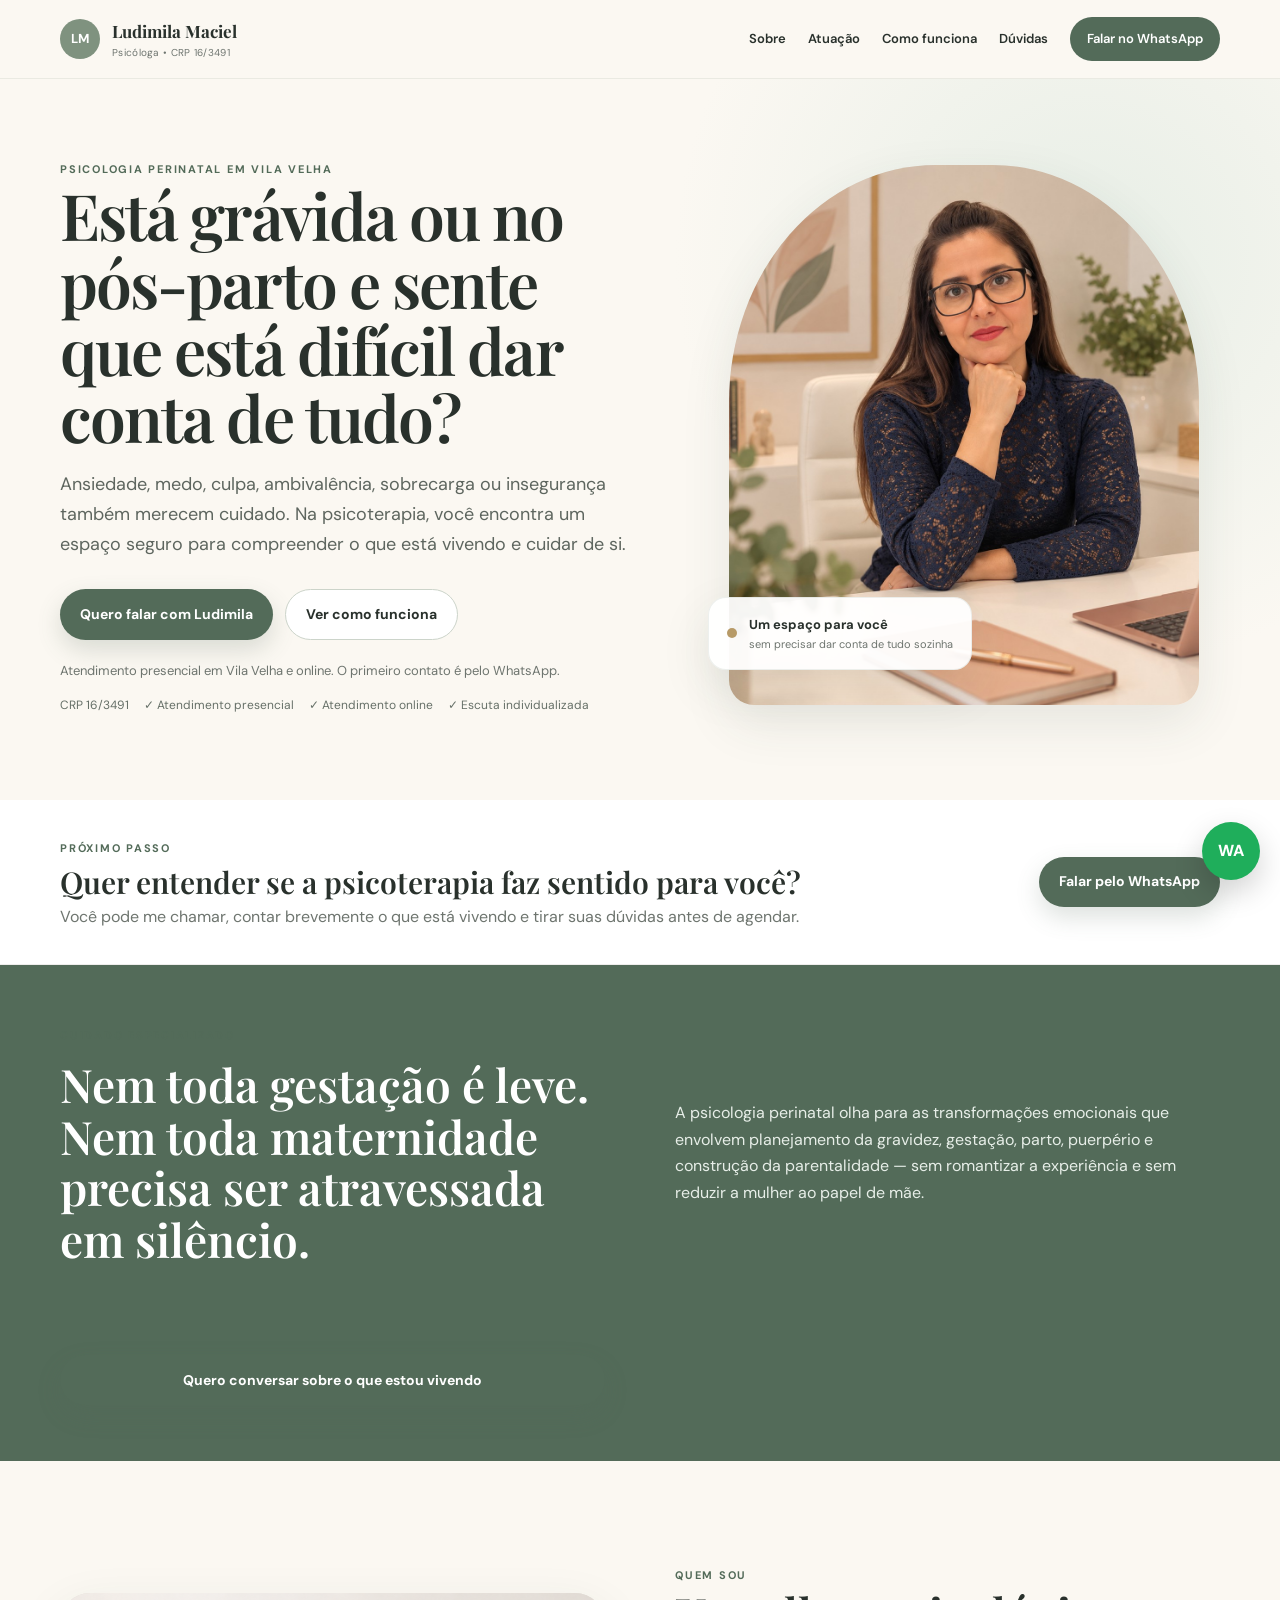
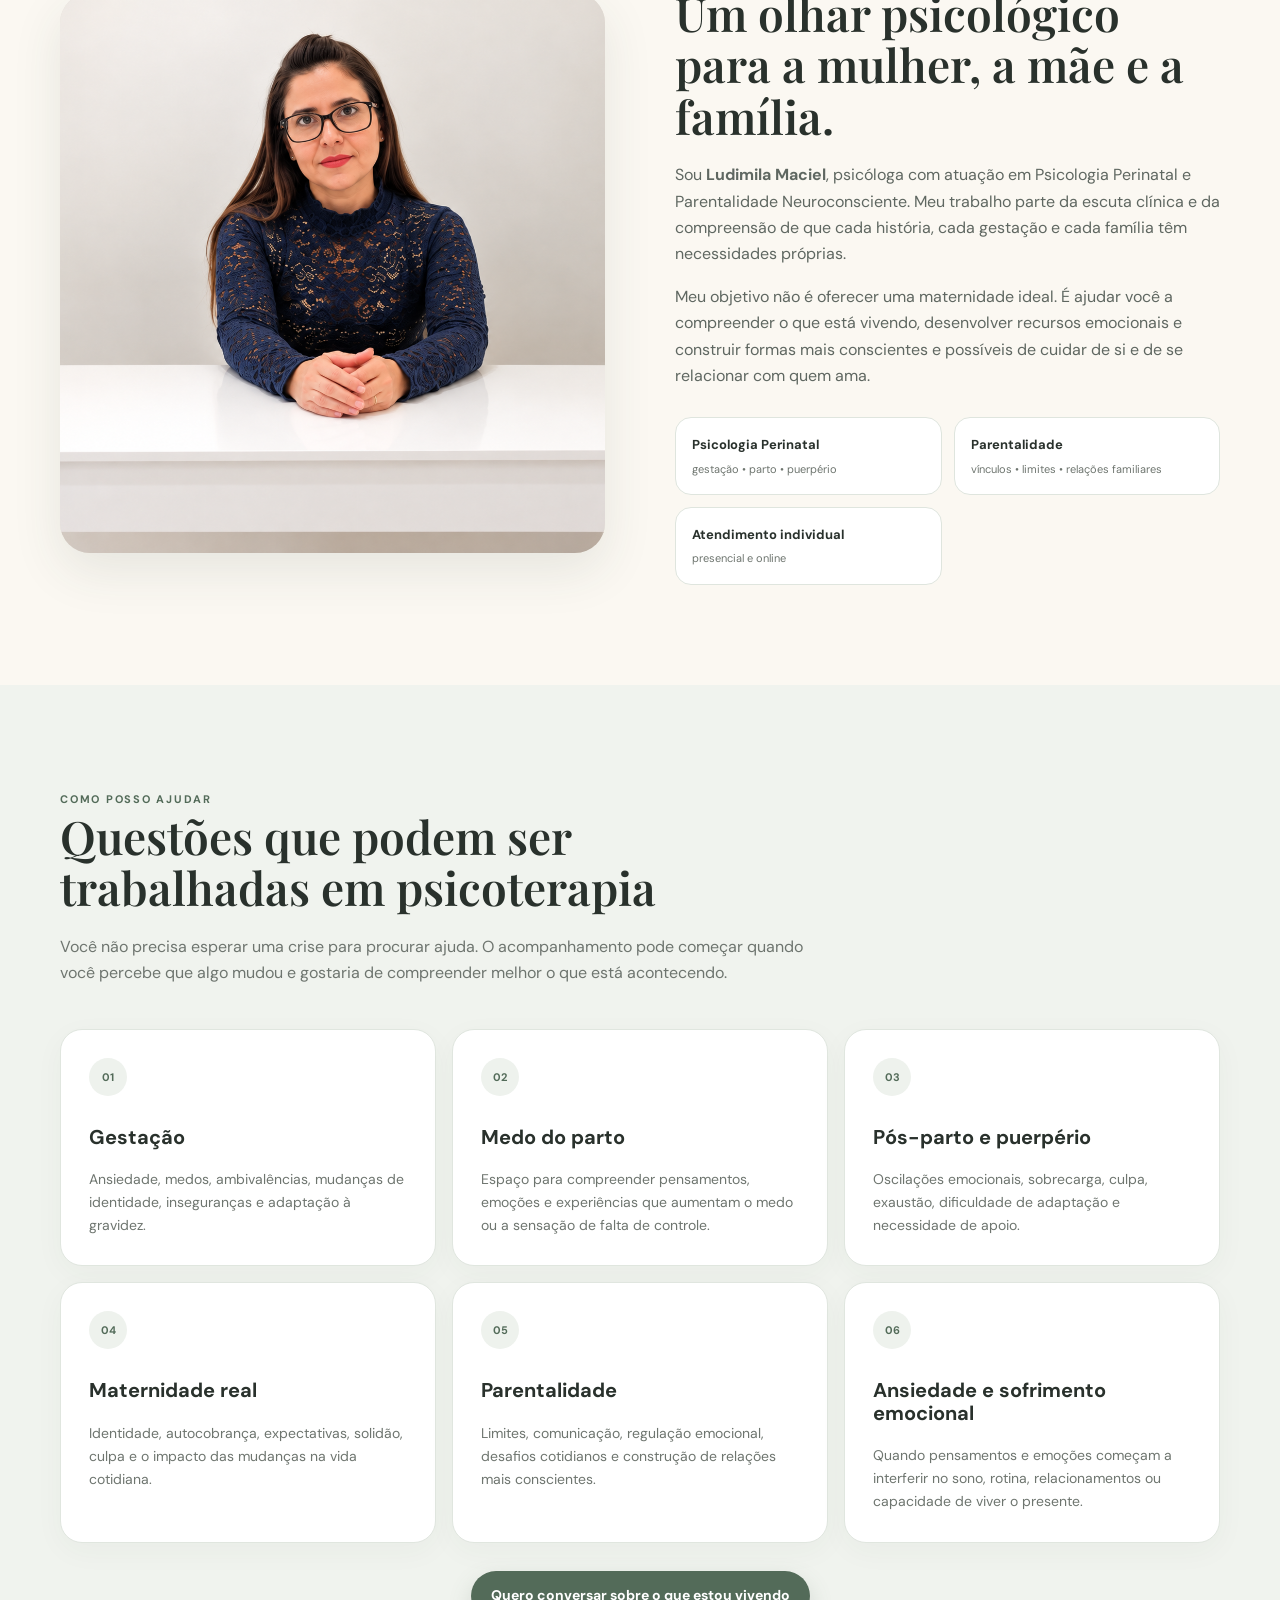
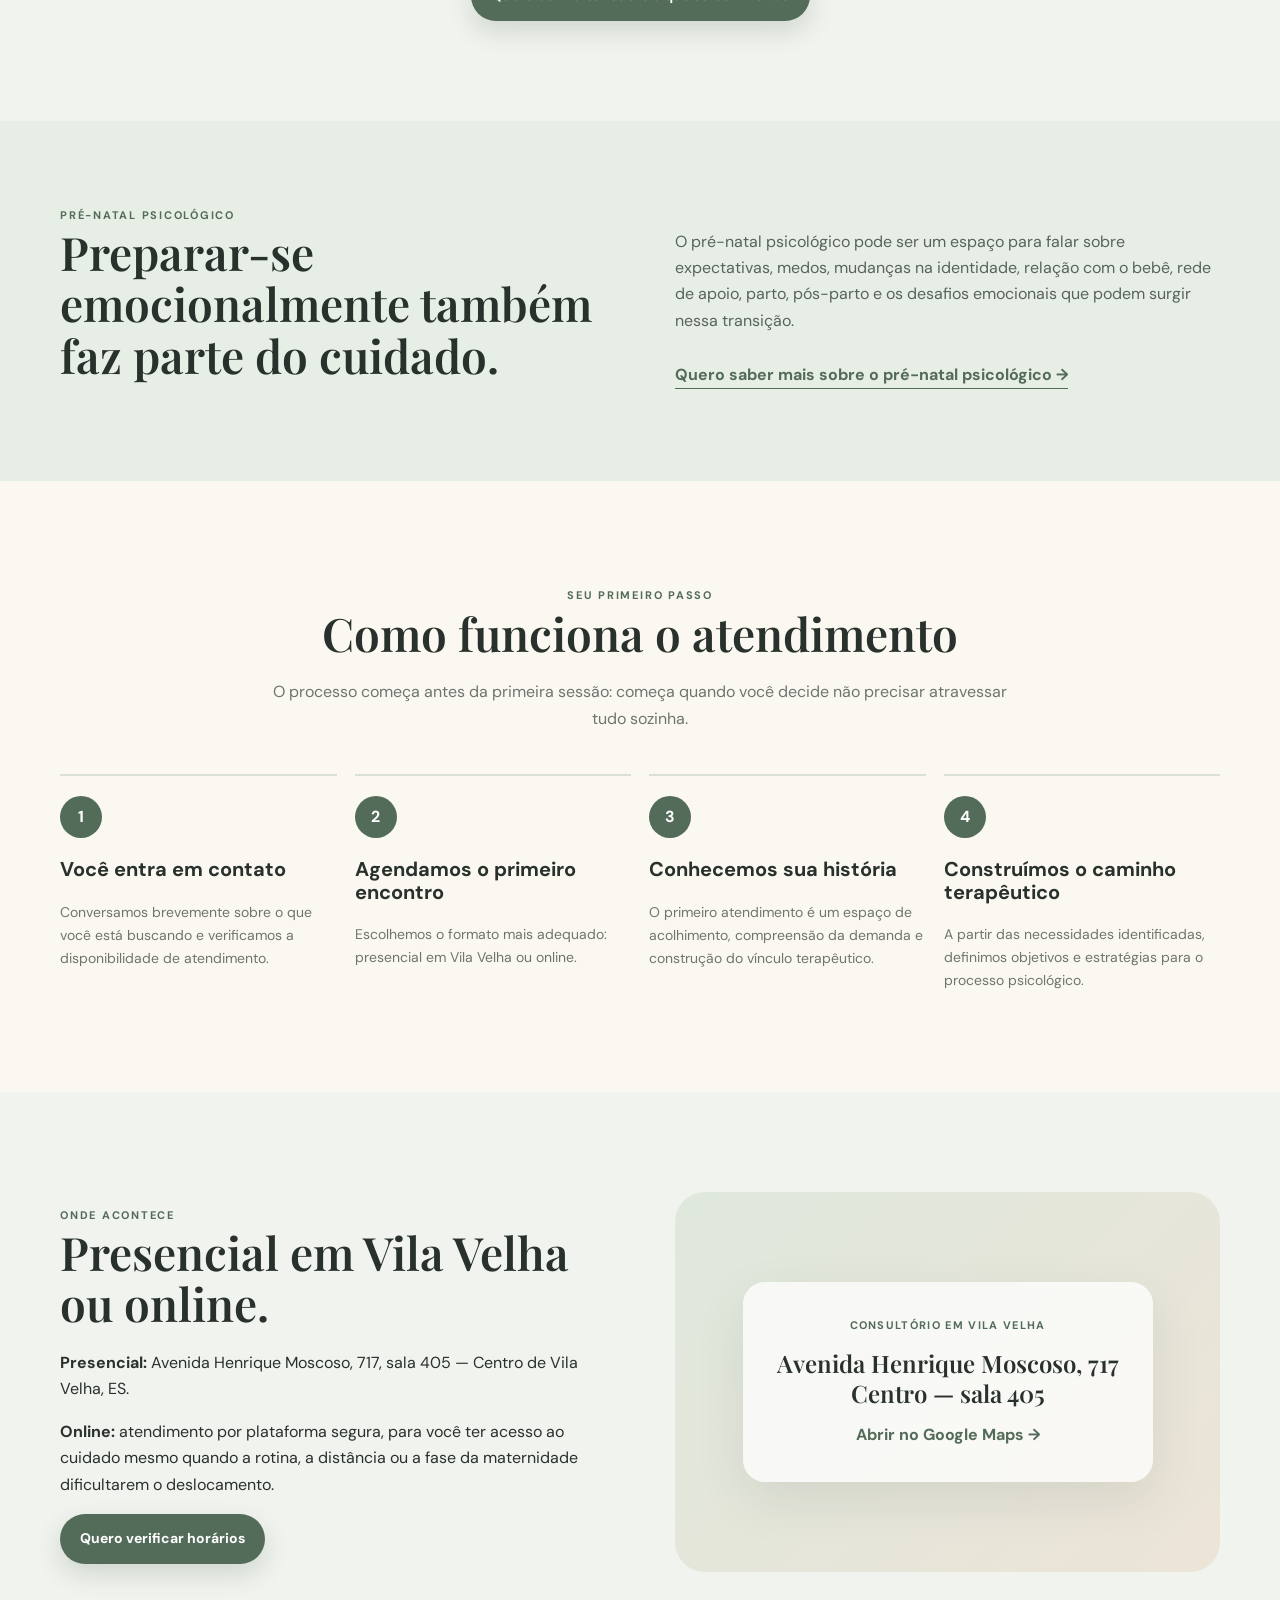
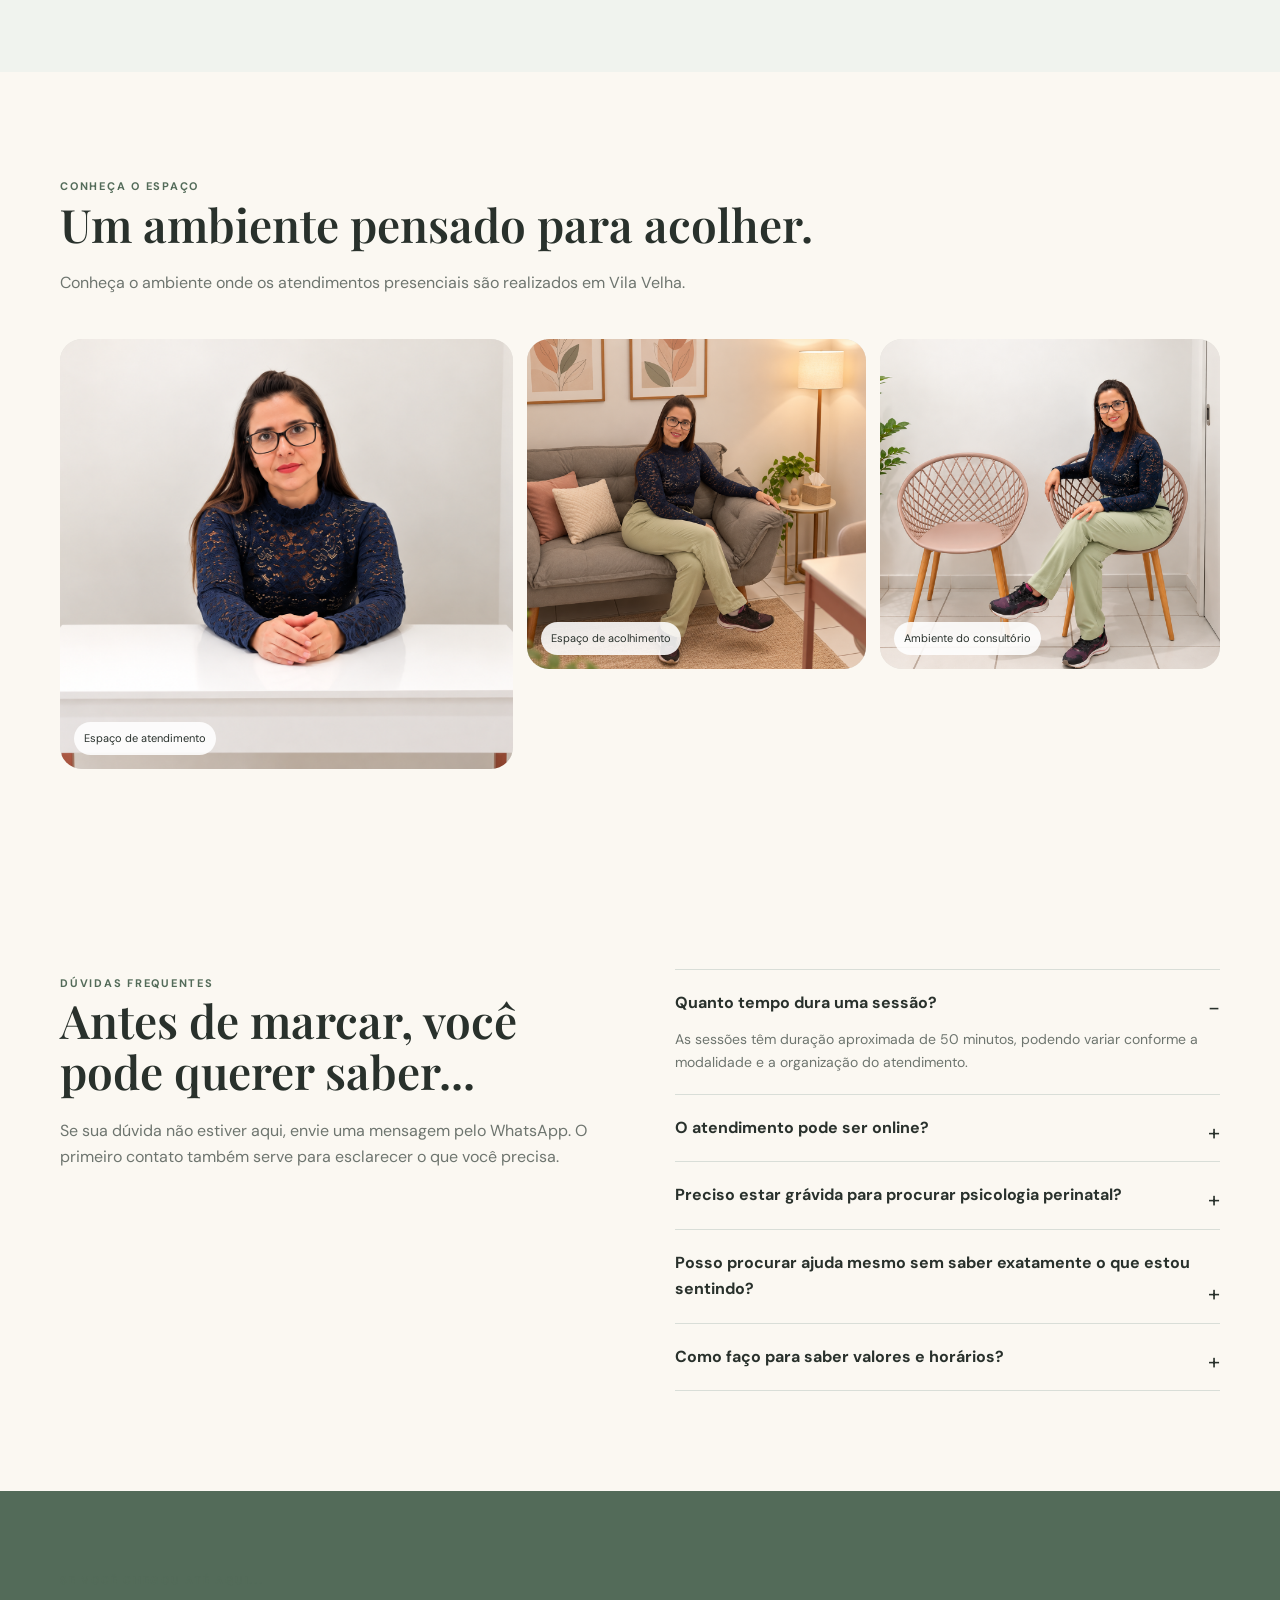
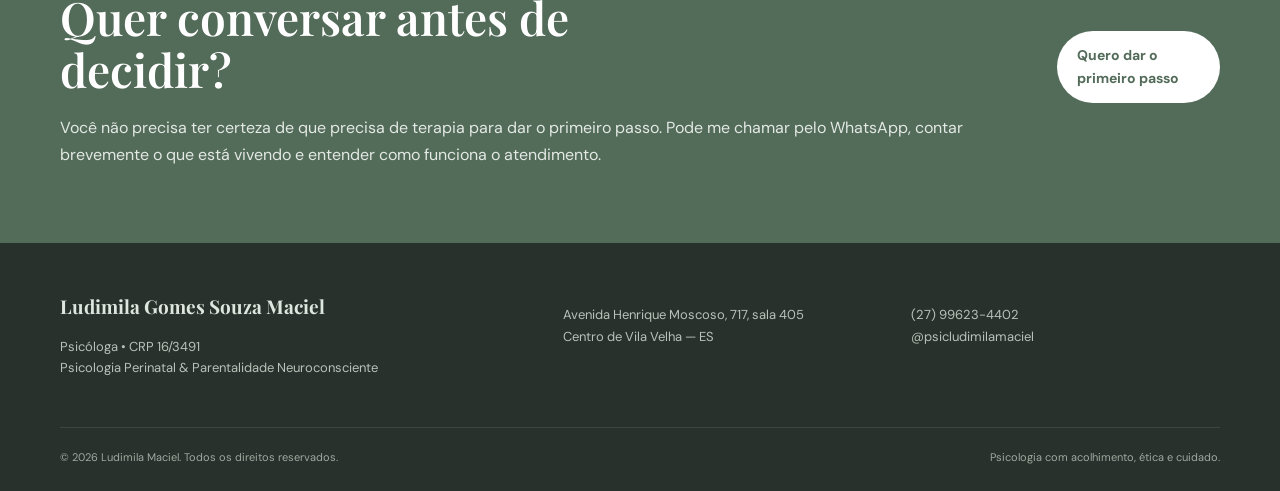
==== commit 87bc967d: "Otimizar site para gerar mais contatos pelo WhatsApp" ====
--- a/index.html
+++ b/index.html
@@ -54,12 +54,13 @@
       <div class="container hero-grid">
         <div class="hero-copy">
           <span class="eyebrow">Psicologia Perinatal em Vila Velha</span>
-          <h1>Está grávida, no pós-parto ou vivendo dificuldades na maternidade?</h1>
-          <p class="hero-text">Você pode encontrar um espaço para falar sobre seus medos, inseguranças, sobrecarga e tudo aquilo que nem sempre consegue dizer.</p>
+          <h1>Está grávida ou no pós-parto e sente que está difícil dar conta de tudo?</h1>
+          <p class="hero-text">Ansiedade, medo, culpa, ambivalência, sobrecarga ou insegurança também merecem cuidado. Na psicoterapia, você encontra um espaço seguro para compreender o que está vivendo e cuidar de si.</p>
           <div class="hero-actions">
-            <a class="btn btn-primary" href="https://wa.me/5527996234402?text=Ol%C3%A1%2C%20Ludimila.%20Gostaria%20de%20saber%20mais%20sobre%20o%20atendimento%20psicol%C3%B3gico." target="_blank" rel="noopener">Quero conversar com Ludimila</a>
-            <a class="btn btn-secondary" href="#como-funciona">Entender como funciona</a>
-          </div>
+            <a class="btn btn-primary" href="https://wa.me/5527996234402?text=Ol%C3%A1%2C%20Ludimila.%20Gostaria%20de%20saber%20mais%20sobre%20o%20atendimento%20psicol%C3%B3gico." target="_blank" rel="noopener">Quero falar com Ludimila</a>
+            <a class="btn btn-secondary" href="#como-funciona">Ver como funciona</a>
+          </div>
+          <p style="margin:0 0 14px;color:var(--muted);font-size:13px;">Atendimento presencial em Vila Velha e online. O primeiro contato é pelo WhatsApp.</p>
           <div class="trust-row">
             <span>CRP 16/3491</span>
             <span>✓ Atendimento presencial</span>
@@ -80,11 +81,22 @@
       </div>
     </section>
 
+    <section class="section conversion-strip" style="padding:34px 0;background:var(--white);border-bottom:1px solid rgba(94,81,72,.10);">
+      <div class="container" style="display:flex;align-items:center;justify-content:space-between;gap:24px;flex-wrap:wrap;">
+        <div>
+          <span class="section-kicker">Próximo passo</span>
+          <h2 style="margin:6px 0 4px;font-size:30px;">Quer entender se a psicoterapia faz sentido para você?</h2>
+          <p style="margin:0;color:var(--muted);">Você pode me chamar, contar brevemente o que está vivendo e tirar suas dúvidas antes de agendar.</p>
+        </div>
+        <a class="btn btn-primary" href="https://wa.me/5527996234402?text=Ol%C3%A1%2C%20Ludimila.%20Vi%20seu%20site%20e%20gostaria%20de%20conversar%20sobre%20o%20que%20estou%20vivendo%20e%20saber%20como%20funciona%20o%20atendimento." target="_blank" rel="noopener">Falar pelo WhatsApp</a>
+      </div>
+    </section>
+
     <section class="intro-strip">
       <div class="container intro-grid">
         <div><span class="section-kicker">Cuidado especializado</span><h2>Nem toda gestação é leve. Nem toda maternidade precisa ser atravessada em silêncio.</h2></div>
         <p>A psicologia perinatal olha para as transformações emocionais que envolvem planejamento da gravidez, gestação, parto, puerpério e construção da parentalidade — sem romantizar a experiência e sem reduzir a mulher ao papel de mãe.</p>
-        <a class="btn btn-primary" href="https://wa.me/5527996234402?text=Ol%C3%A1%2C%20Ludimila.%20Estou%20vivendo%20um%20momento%20da%20gesta%C3%A7%C3%A3o%2C%20p%C3%B3s-parto%20ou%20maternidade%20e%20gostaria%20de%20conversar." target="_blank" rel="noopener">Estou vivendo algo assim. Quero conversar</a>
+        <a class="btn btn-primary" href="https://wa.me/5527996234402?text=Ol%C3%A1%2C%20Ludimila.%20Estou%20vivendo%20um%20momento%20da%20gesta%C3%A7%C3%A3o%2C%20p%C3%B3s-parto%20ou%20maternidade%20e%20gostaria%20de%20conversar." target="_blank" rel="noopener">Quero conversar sobre o que estou vivendo</a>
       </div>
     </section>
 
@@ -165,7 +177,7 @@
           <h2>Presencial em Vila Velha ou online.</h2>
           <p><strong>Presencial:</strong> Avenida Henrique Moscoso, 717, sala 405 — Centro de Vila Velha, ES.</p>
           <p><strong>Online:</strong> atendimento por plataforma segura, para você ter acesso ao cuidado mesmo quando a rotina, a distância ou a fase da maternidade dificultarem o deslocamento.</p>
-          <a class="btn btn-primary" href="https://wa.me/5527996234402?text=Ol%C3%A1%2C%20gostaria%20de%20ver%20os%20hor%C3%A1rios%20dispon%C3%ADveis." target="_blank" rel="noopener">Verificar disponibilidade</a>
+          <a class="btn btn-primary" href="https://wa.me/5527996234402?text=Ol%C3%A1%2C%20gostaria%20de%20ver%20os%20hor%C3%A1rios%20dispon%C3%ADveis." target="_blank" rel="noopener">Quero verificar horários</a>
         </div>
         <div class="map-card">
           <div class="map-placeholder">
@@ -213,7 +225,7 @@
     <section class="final-cta">
       <div class="container final-cta-inner">
         <div><span class="section-kicker">Se você chegou até aqui...</span><h2>Quer conversar antes de decidir?</h2><p>Você não precisa ter certeza de que precisa de terapia para dar o primeiro passo. Pode me chamar pelo WhatsApp, contar brevemente o que está vivendo e entender como funciona o atendimento.</p></div>
-        <a class="btn btn-light" href="https://wa.me/5527996234402?text=Ol%C3%A1%2C%20Ludimila.%20Vi%20seu%20site%20e%20gostaria%20de%20conversar%20sobre%20o%20atendimento." target="_blank" rel="noopener">Falar com Ludimila</a>
+        <a class="btn btn-light" href="https://wa.me/5527996234402?text=Ol%C3%A1%2C%20Ludimila.%20Vi%20seu%20site%20e%20gostaria%20de%20conversar%20sobre%20o%20atendimento." target="_blank" rel="noopener">Quero dar o primeiro passo</a>
       </div>
     </section>
   </main>
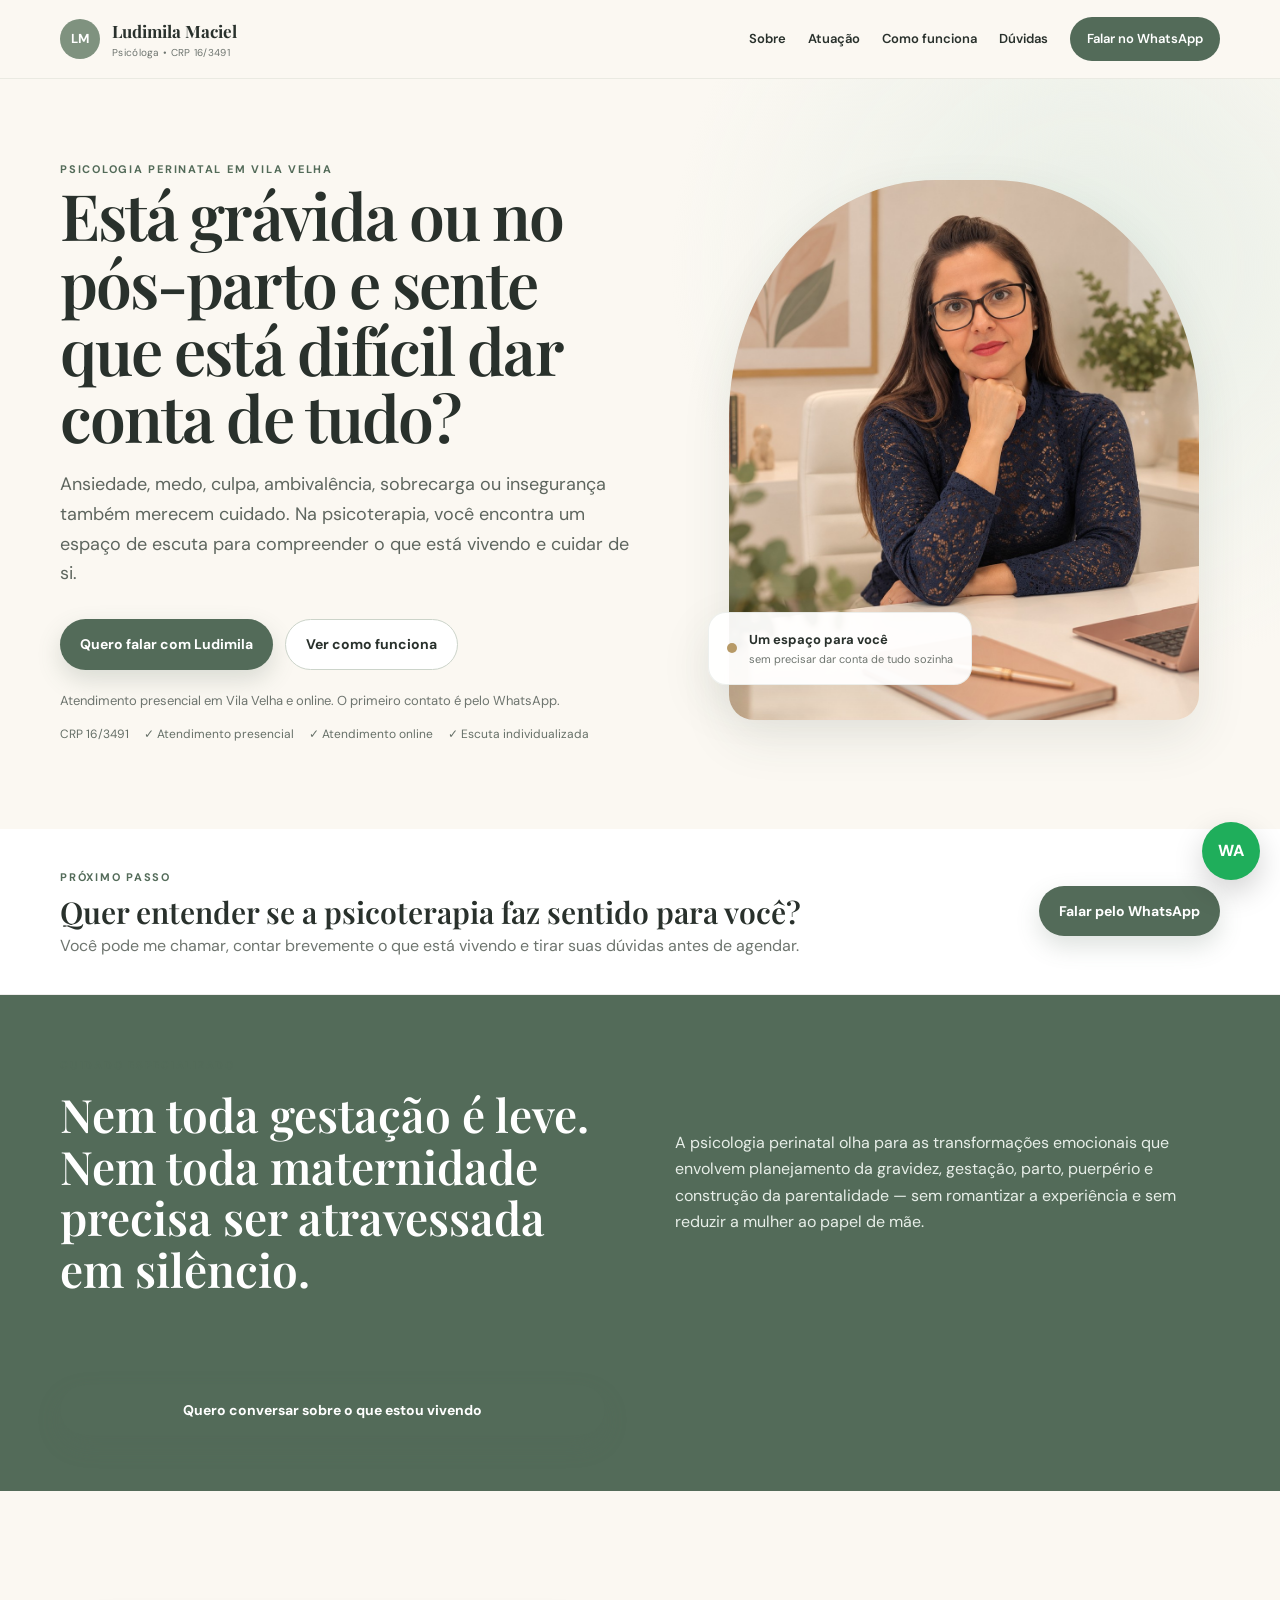
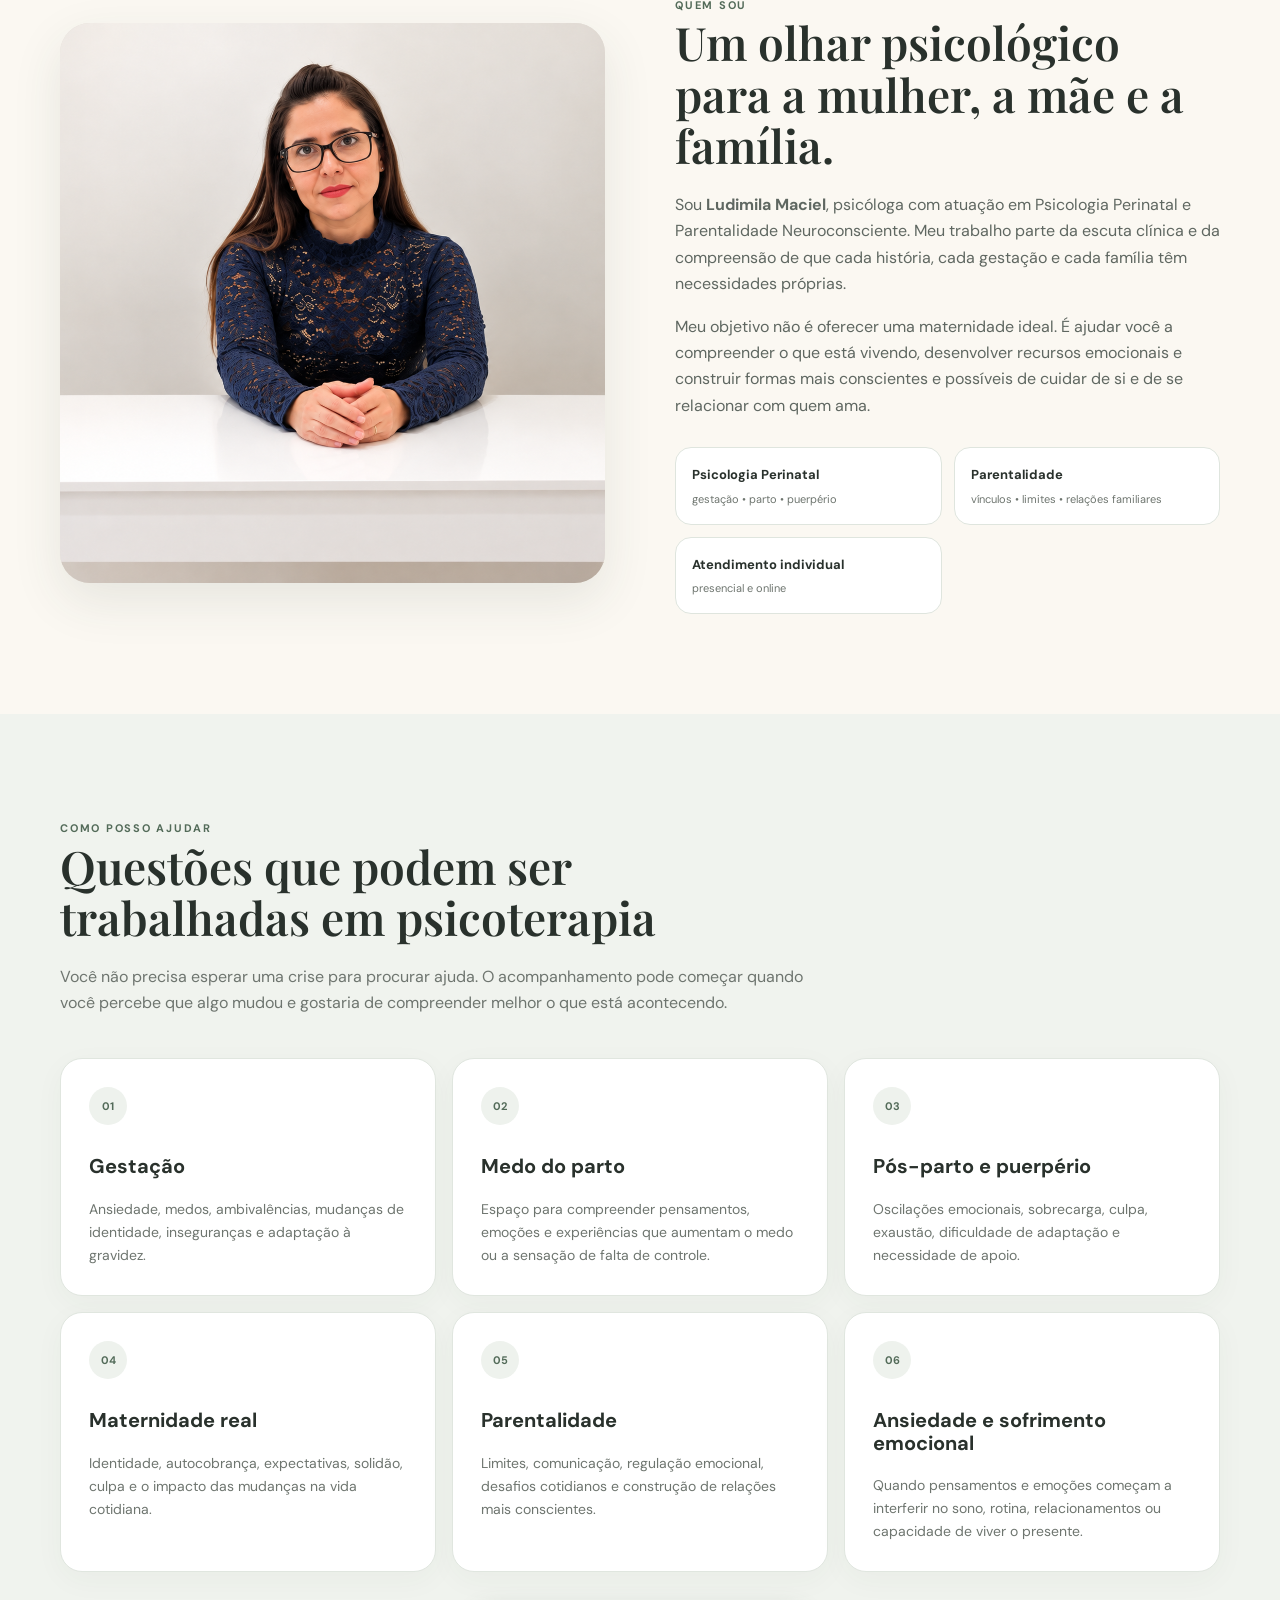
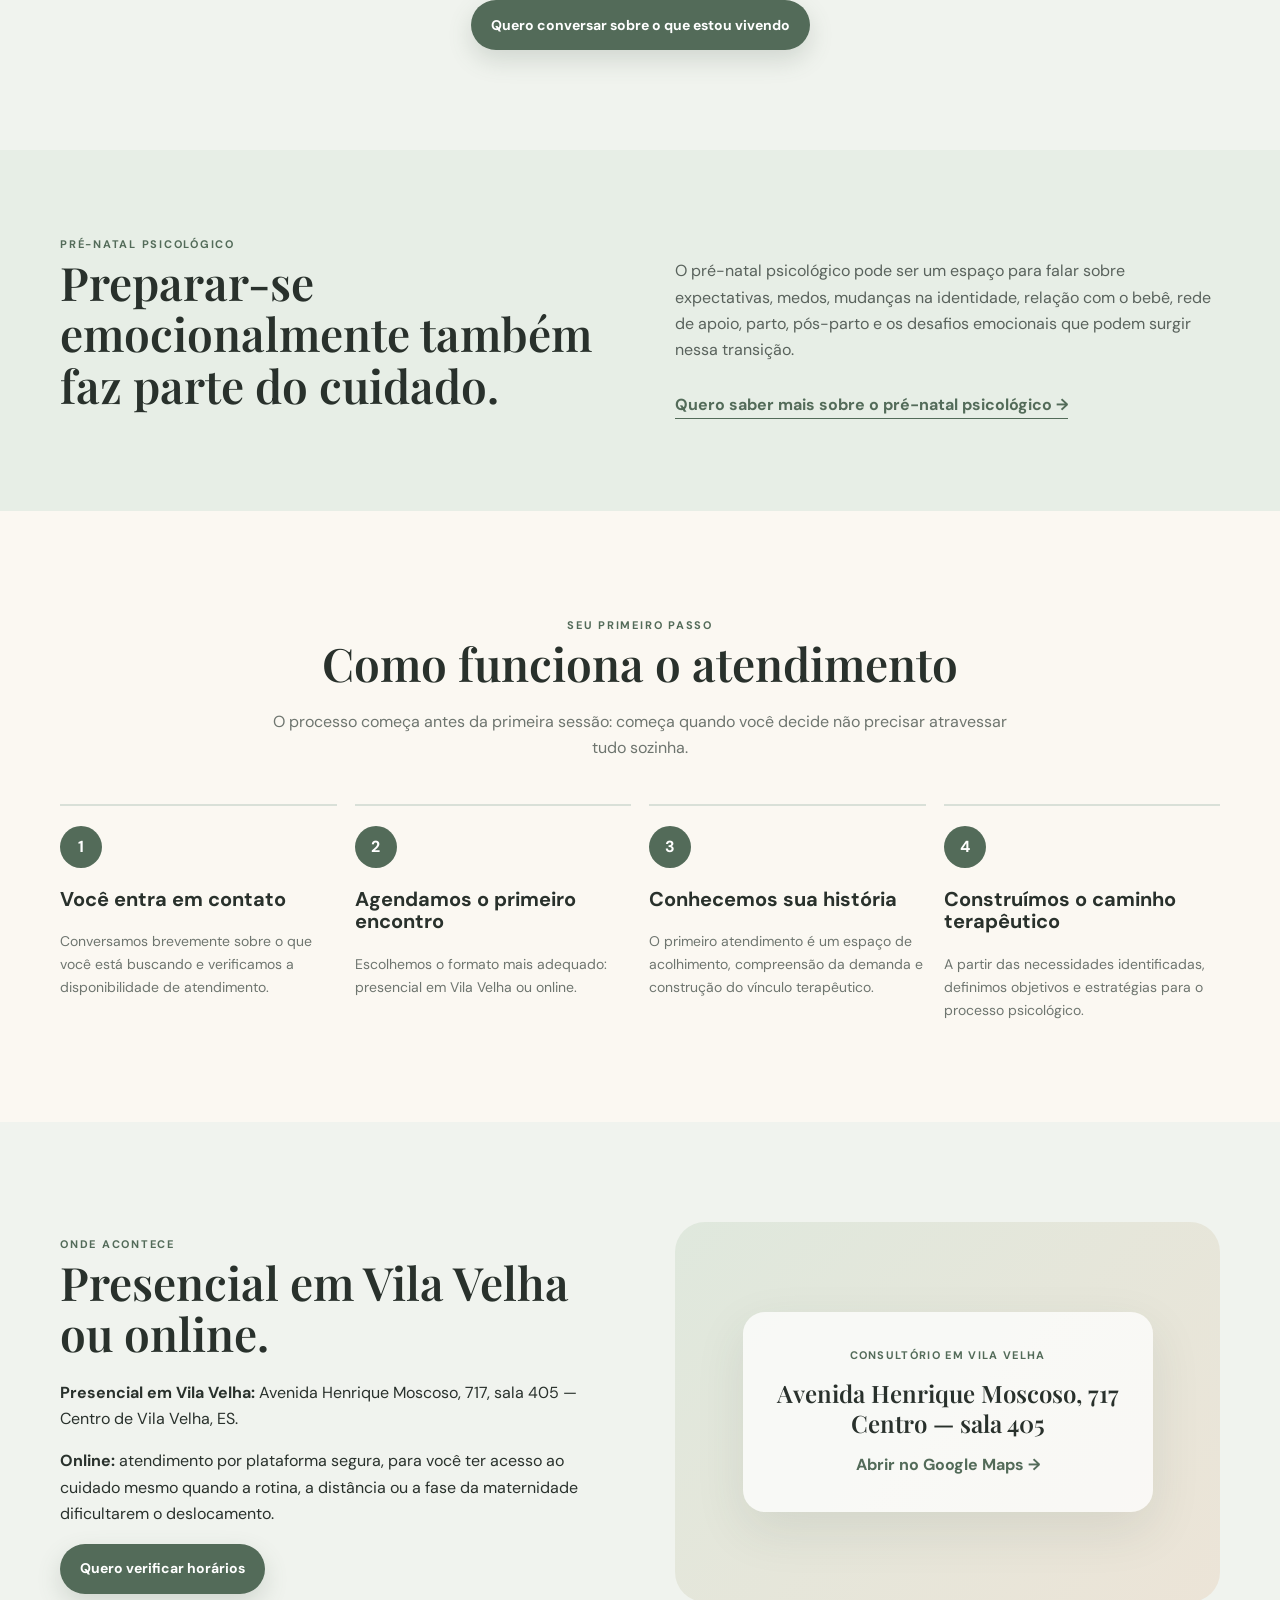
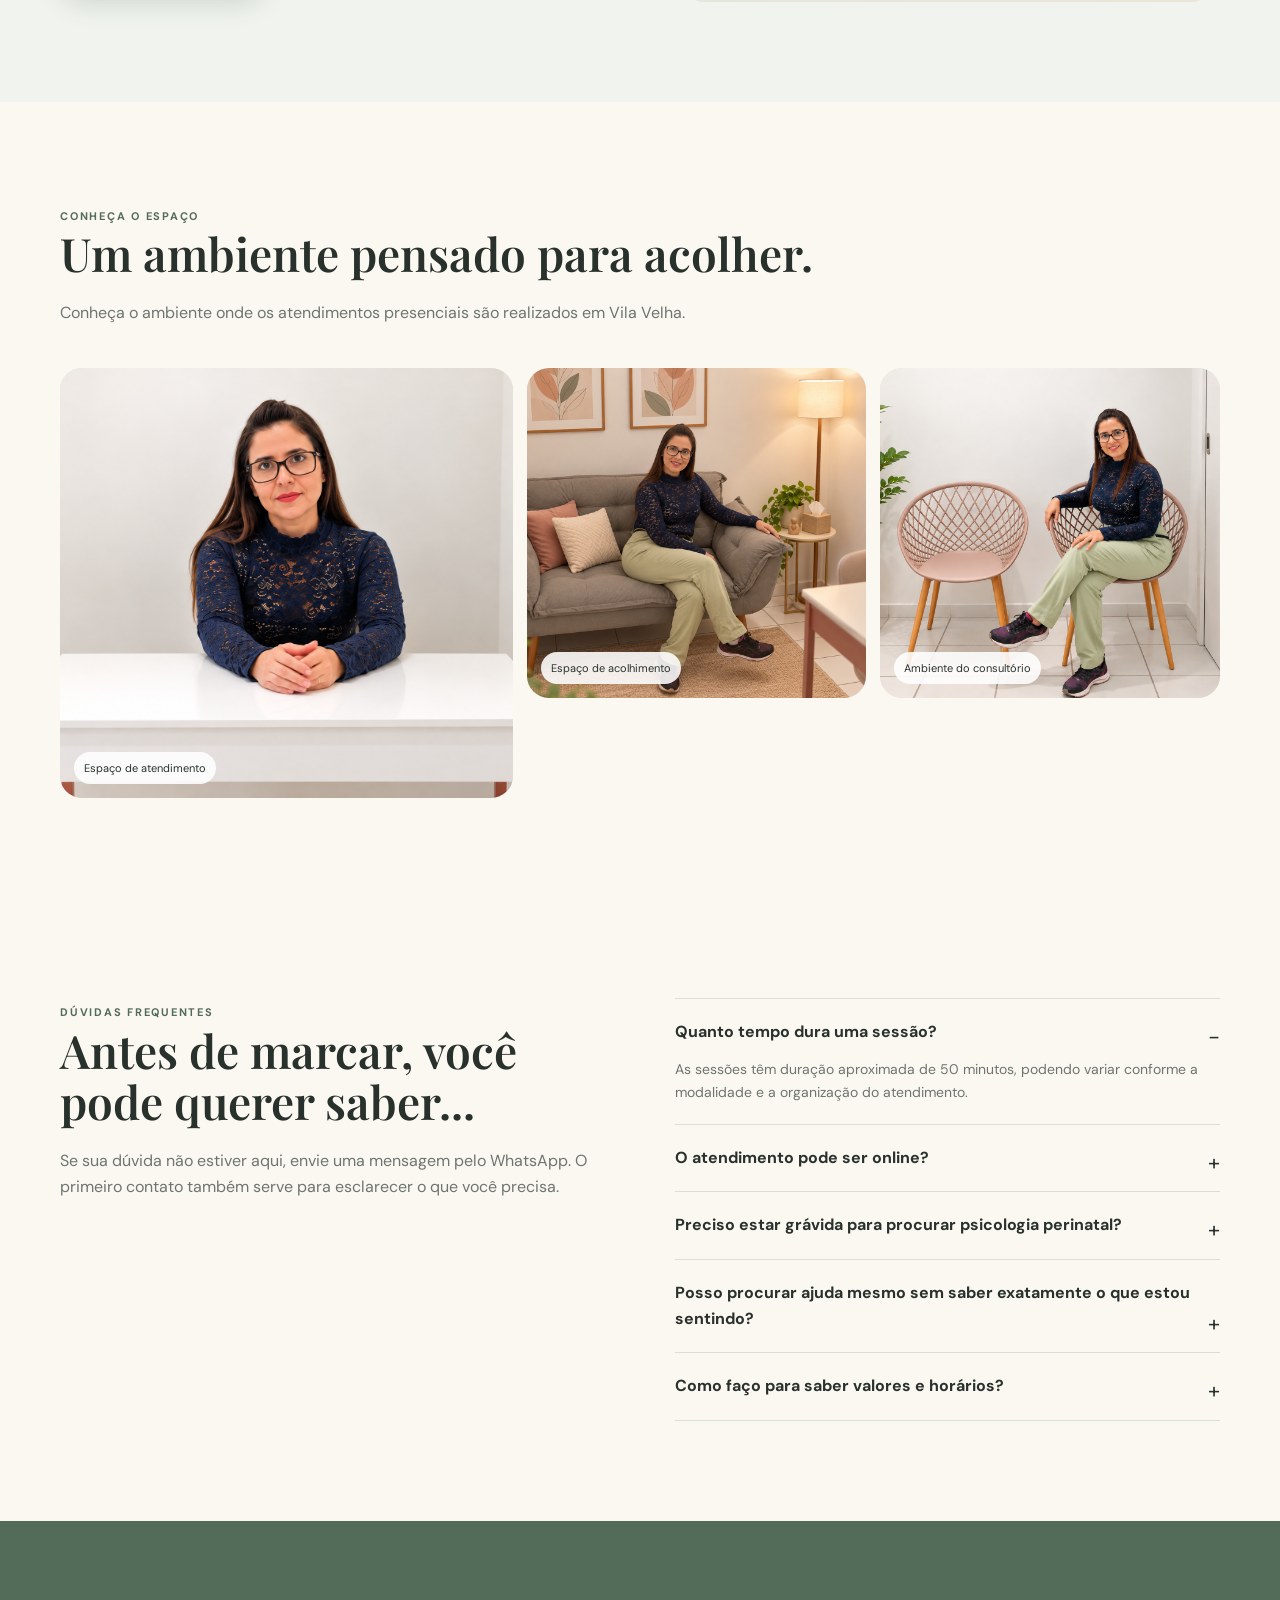
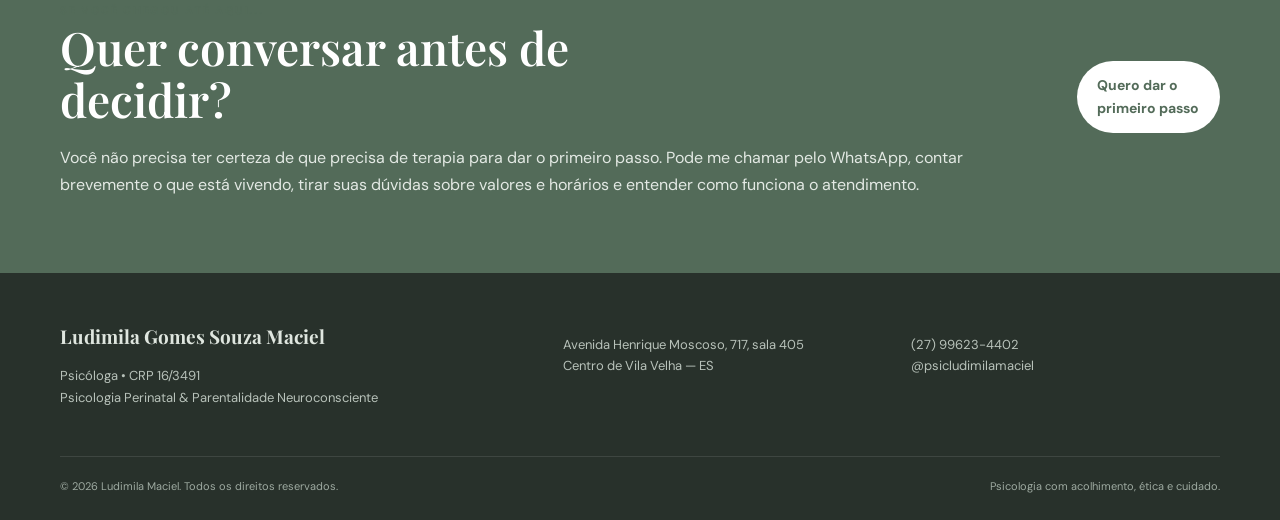
==== commit 420205fa: "Ajustar site para conversao local e contato pelo WhatsApp" ====
--- a/index.html
+++ b/index.html
@@ -3,8 +3,8 @@
 <head>
   <meta charset="utf-8">
   <meta name="viewport" content="width=device-width, initial-scale=1">
-  <title>Psicóloga Perinatal em Vila Velha | Ludimila Maciel</title>
-  <meta name="description" content="Psicologia perinatal e parentalidade em Vila Velha. Atendimento presencial e online para gestantes, puérperas, mães e famílias, com acolhimento psicológico individualizado.">
+  <title>Psicóloga Perinatal em Vila Velha para Gestantes e Pós-parto | Ludimila Maciel</title>
+  <meta name="description" content="Psicóloga perinatal em Vila Velha para gestantes e mulheres no pós-parto. Atendimento presencial no Centro e online. Fale pelo WhatsApp para tirar dúvidas e verificar horários.">
   <meta name="theme-color" content="#7f927f">
   <link rel="canonical" href="https://ludimila-perinatal.vercel.app/">
   <link rel="preconnect" href="https://fonts.googleapis.com">
@@ -55,7 +55,7 @@
         <div class="hero-copy">
           <span class="eyebrow">Psicologia Perinatal em Vila Velha</span>
           <h1>Está grávida ou no pós-parto e sente que está difícil dar conta de tudo?</h1>
-          <p class="hero-text">Ansiedade, medo, culpa, ambivalência, sobrecarga ou insegurança também merecem cuidado. Na psicoterapia, você encontra um espaço seguro para compreender o que está vivendo e cuidar de si.</p>
+          <p class="hero-text">Ansiedade, medo, culpa, ambivalência, sobrecarga ou insegurança também merecem cuidado. Na psicoterapia, você encontra um espaço de escuta para compreender o que está vivendo e cuidar de si.</p>
           <div class="hero-actions">
             <a class="btn btn-primary" href="https://wa.me/5527996234402?text=Ol%C3%A1%2C%20Ludimila.%20Gostaria%20de%20saber%20mais%20sobre%20o%20atendimento%20psicol%C3%B3gico." target="_blank" rel="noopener">Quero falar com Ludimila</a>
             <a class="btn btn-secondary" href="#como-funciona">Ver como funciona</a>
@@ -175,9 +175,9 @@
         <div>
           <span class="section-kicker">Onde acontece</span>
           <h2>Presencial em Vila Velha ou online.</h2>
-          <p><strong>Presencial:</strong> Avenida Henrique Moscoso, 717, sala 405 — Centro de Vila Velha, ES.</p>
+          <p><strong>Presencial em Vila Velha:</strong> Avenida Henrique Moscoso, 717, sala 405 — Centro de Vila Velha, ES.</p>
           <p><strong>Online:</strong> atendimento por plataforma segura, para você ter acesso ao cuidado mesmo quando a rotina, a distância ou a fase da maternidade dificultarem o deslocamento.</p>
-          <a class="btn btn-primary" href="https://wa.me/5527996234402?text=Ol%C3%A1%2C%20gostaria%20de%20ver%20os%20hor%C3%A1rios%20dispon%C3%ADveis." target="_blank" rel="noopener">Quero verificar horários</a>
+          <a class="btn btn-primary" href="https://wa.me/5527996234402?text=Ol%C3%A1%2C%20Ludimila.%20Gostaria%20de%20ver%20os%20hor%C3%A1rios%20dispon%C3%ADveis%20para%20atendimento." target="_blank" rel="noopener">Quero verificar horários</a>
         </div>
         <div class="map-card">
           <div class="map-placeholder">
@@ -224,7 +224,7 @@
 
     <section class="final-cta">
       <div class="container final-cta-inner">
-        <div><span class="section-kicker">Se você chegou até aqui...</span><h2>Quer conversar antes de decidir?</h2><p>Você não precisa ter certeza de que precisa de terapia para dar o primeiro passo. Pode me chamar pelo WhatsApp, contar brevemente o que está vivendo e entender como funciona o atendimento.</p></div>
+        <div><span class="section-kicker">Se você chegou até aqui...</span><h2>Quer conversar antes de decidir?</h2><p>Você não precisa ter certeza de que precisa de terapia para dar o primeiro passo. Pode me chamar pelo WhatsApp, contar brevemente o que está vivendo, tirar suas dúvidas sobre valores e horários e entender como funciona o atendimento.</p></div>
         <a class="btn btn-light" href="https://wa.me/5527996234402?text=Ol%C3%A1%2C%20Ludimila.%20Vi%20seu%20site%20e%20gostaria%20de%20conversar%20sobre%20o%20atendimento." target="_blank" rel="noopener">Quero dar o primeiro passo</a>
       </div>
     </section>
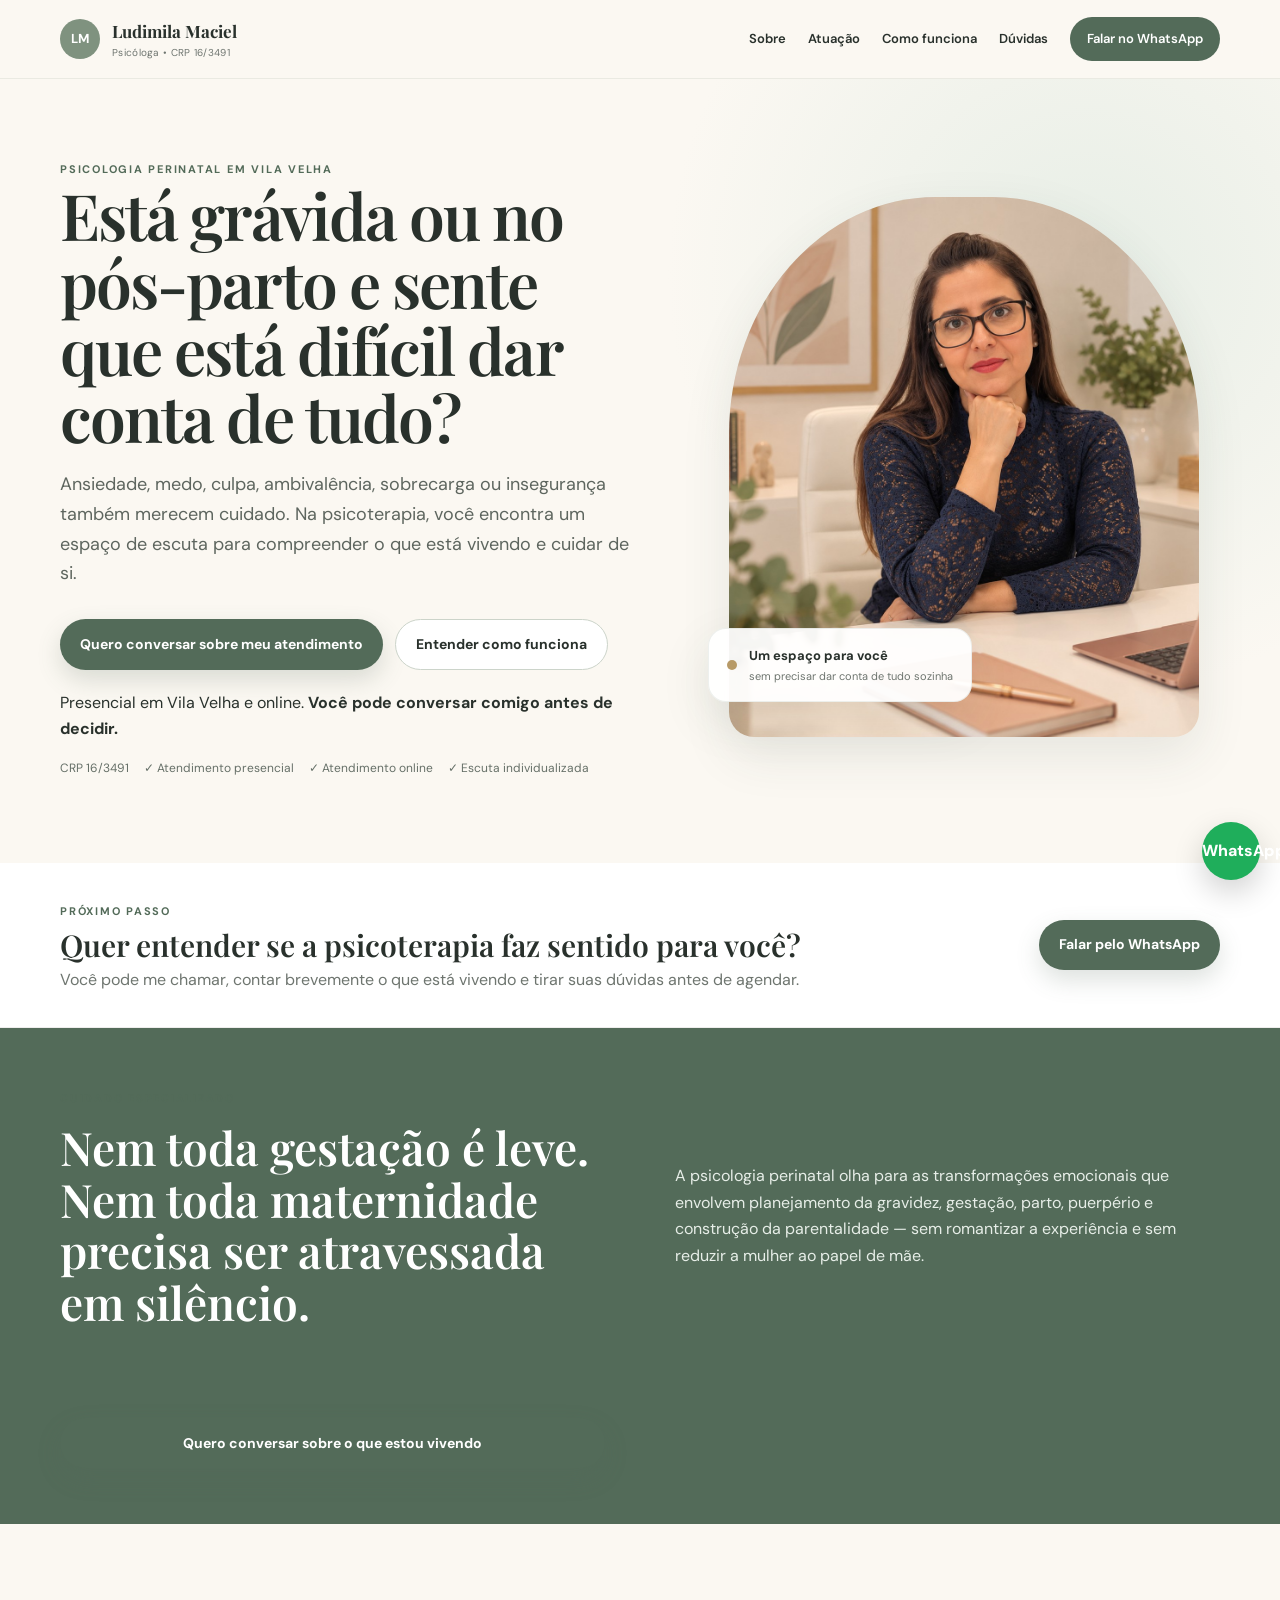
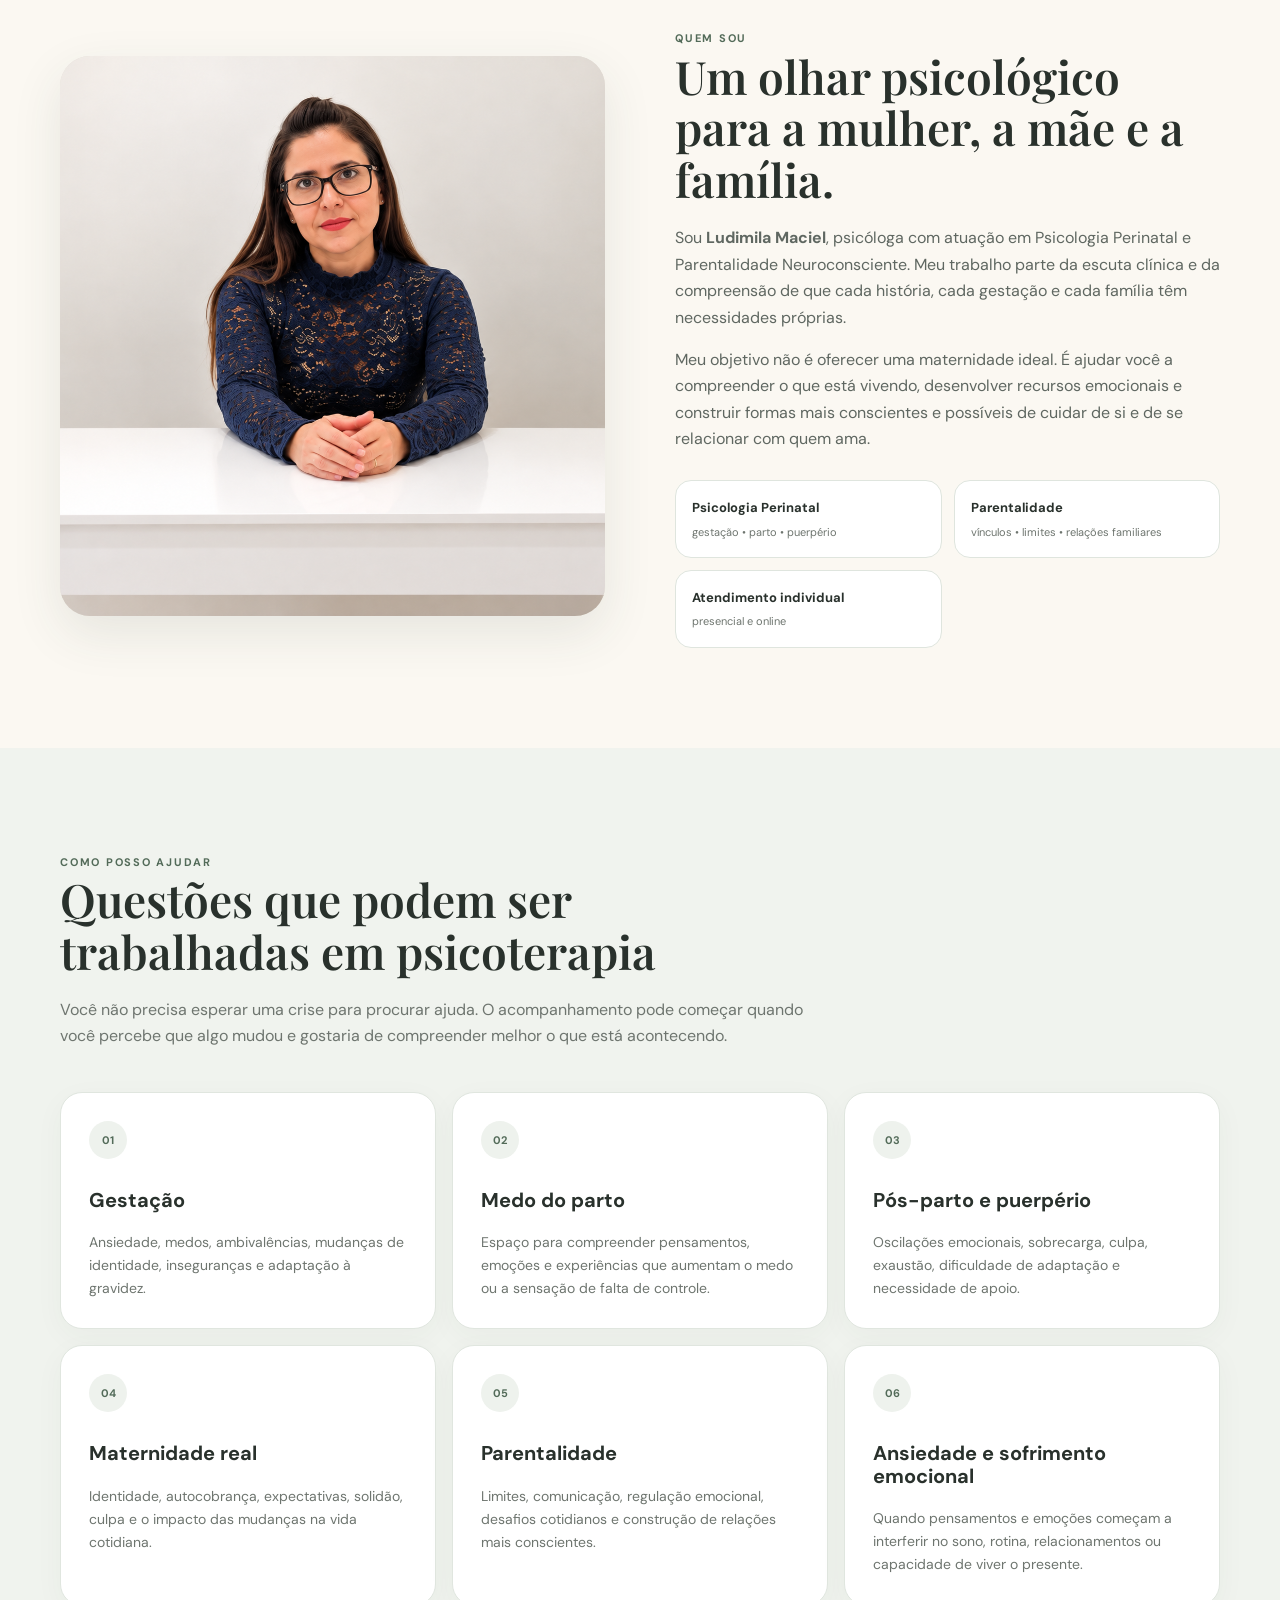
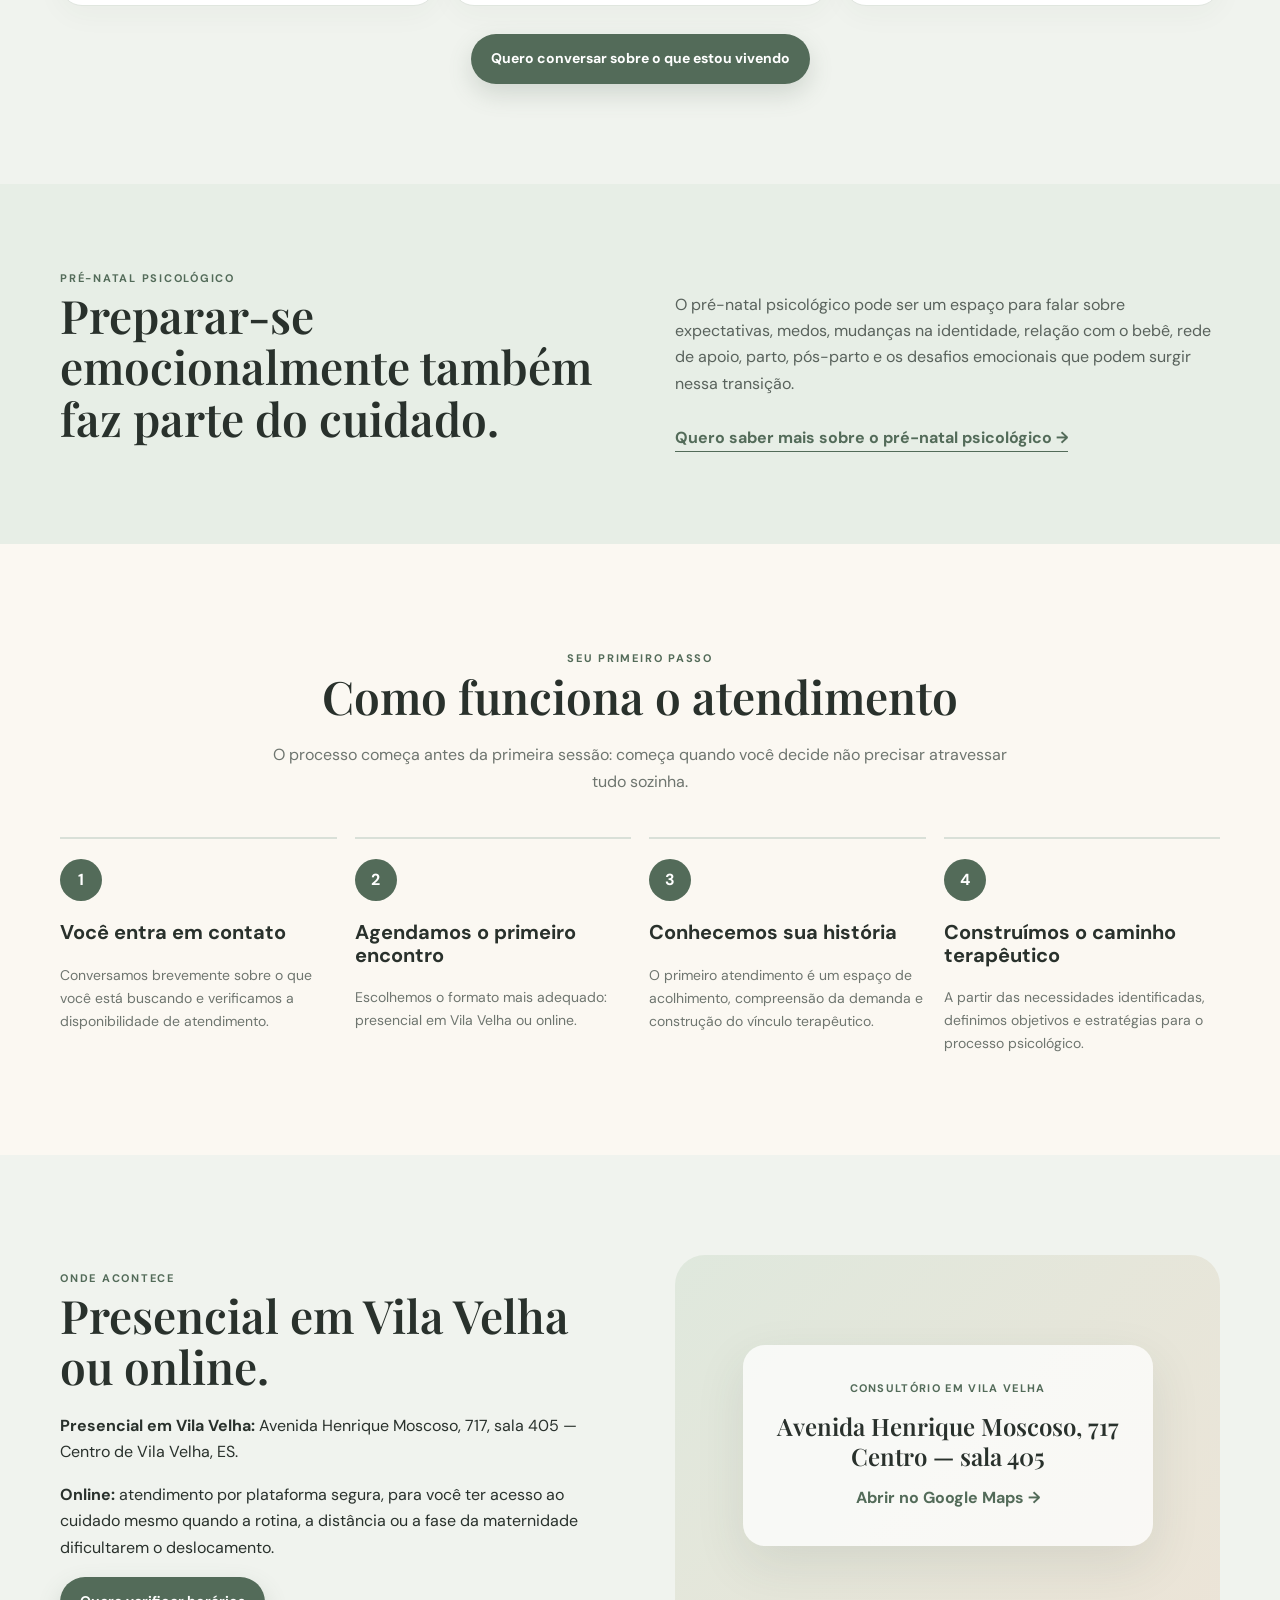
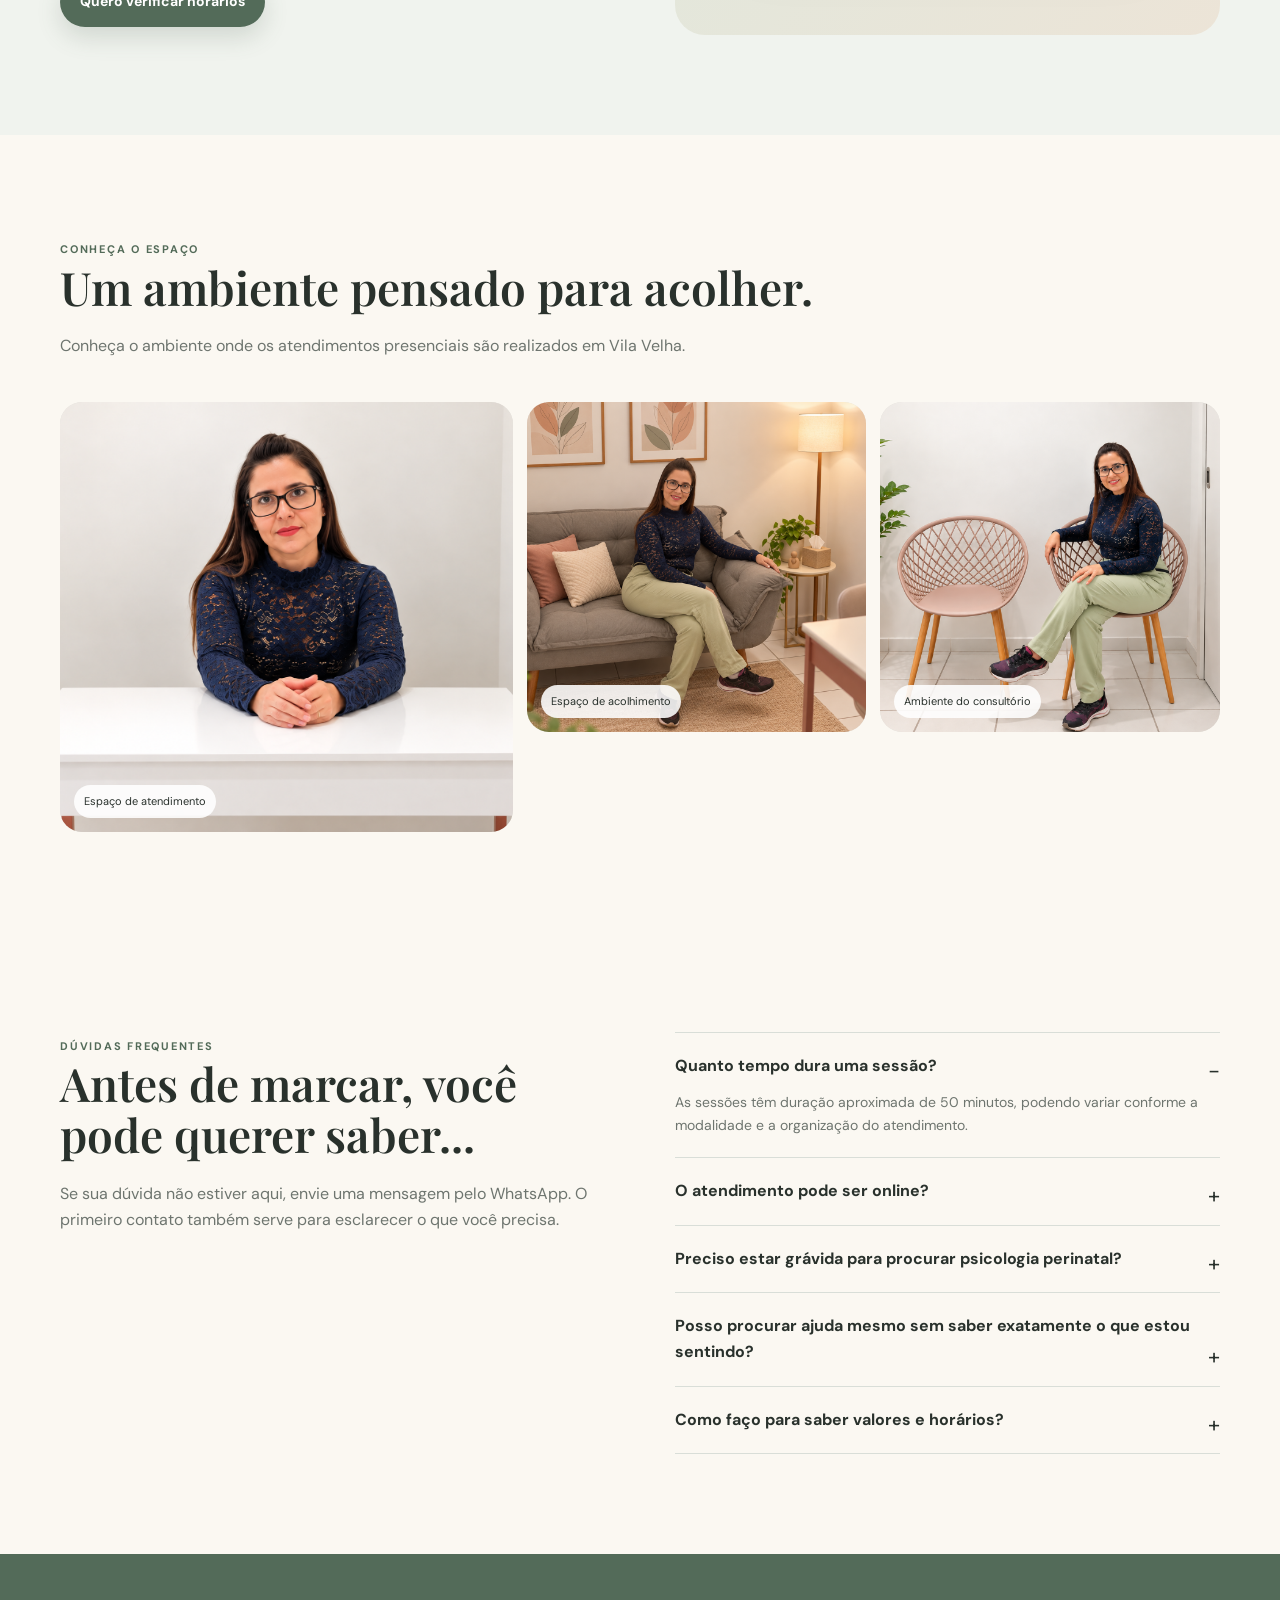
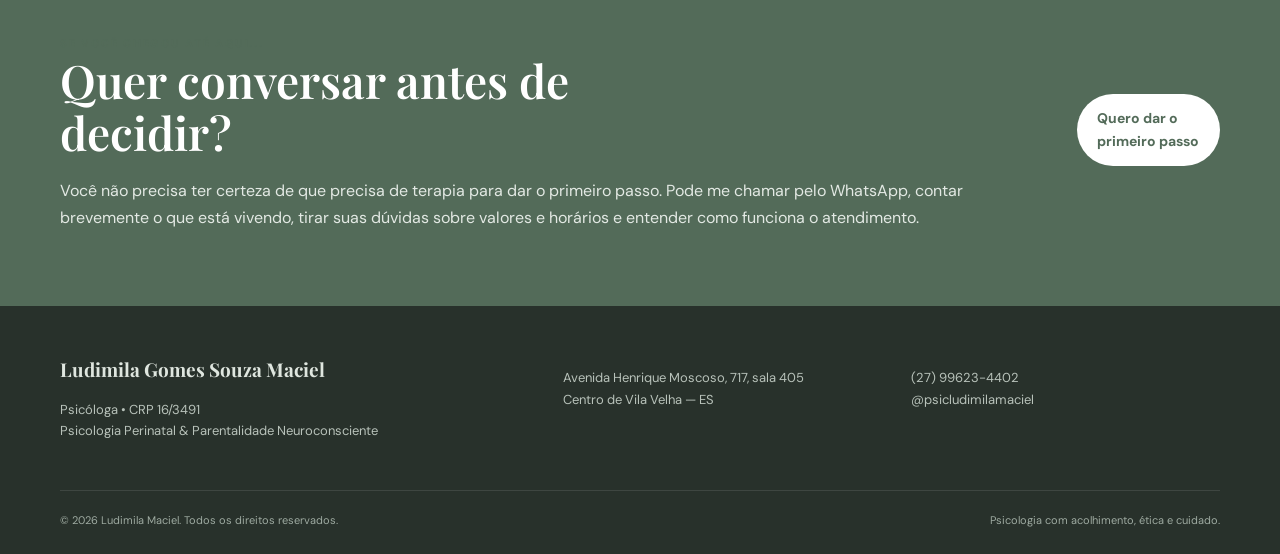
==== commit 002e27dd: "Otimizar primeira tela e CTAs para conversao" ====
--- a/index.html
+++ b/index.html
@@ -57,10 +57,10 @@
           <h1>Está grávida ou no pós-parto e sente que está difícil dar conta de tudo?</h1>
           <p class="hero-text">Ansiedade, medo, culpa, ambivalência, sobrecarga ou insegurança também merecem cuidado. Na psicoterapia, você encontra um espaço de escuta para compreender o que está vivendo e cuidar de si.</p>
           <div class="hero-actions">
-            <a class="btn btn-primary" href="https://wa.me/5527996234402?text=Ol%C3%A1%2C%20Ludimila.%20Gostaria%20de%20saber%20mais%20sobre%20o%20atendimento%20psicol%C3%B3gico." target="_blank" rel="noopener">Quero falar com Ludimila</a>
-            <a class="btn btn-secondary" href="#como-funciona">Ver como funciona</a>
-          </div>
-          <p style="margin:0 0 14px;color:var(--muted);font-size:13px;">Atendimento presencial em Vila Velha e online. O primeiro contato é pelo WhatsApp.</p>
+            <a class="btn btn-primary" href="https://wa.me/5527996234402?text=Ol%C3%A1%2C%20Ludimila.%20Vi%20seu%20site%20e%20gostaria%20de%20conversar%20sobre%20o%20meu%20momento." target="_blank" rel="noopener">Quero conversar sobre meu atendimento</a>
+            <a class="btn btn-secondary" href="#como-funciona">Entender como funciona</a>
+          </div>
+          <p class="cta-note">Presencial em Vila Velha e online. <strong>Você pode conversar comigo antes de decidir.</strong></p>
           <div class="trust-row">
             <span>CRP 16/3491</span>
             <span>✓ Atendimento presencial</span>
@@ -199,8 +199,7 @@
         <div class="gallery">
           <div><img src="assets/foto-consultorio-1.png" alt="Ludimila Maciel no consultório"><span>Espaço de atendimento</span></div>
           <div><img src="assets/foto-consultorio-2.png" alt="Cadeiras do consultório de Ludimila Maciel"><span>Espaço de acolhimento</span></div>
-          <div><img src="
-                 foto-consultorio-3.png" alt="Sofá do consultório de Ludimila Maciel"><span>Ambiente do consultório</span></div>
+          <div><img src="assets/foto-consultorio-3.png" alt="Sofá do consultório de Ludimila Maciel"><span>Ambiente do consultório</span></div>
         </div>
       </div>
     </section>
@@ -239,7 +238,7 @@
     <div class="container footer-bottom"><span>© 2026 Ludimila Maciel. Todos os direitos reservados.</span><span>Psicologia com acolhimento, ética e cuidado.</span></div>
   </footer>
 
-  <a class="floating-whatsapp" href="https://wa.me/5527996234402?text=Ol%C3%A1%2C%20Ludimila.%20Gostaria%20de%20saber%20mais%20sobre%20o%20atendimento." target="_blank" rel="noopener" aria-label="Abrir WhatsApp">WA</a>
+  <a class="floating-whatsapp" href="https://wa.me/5527996234402?text=Ol%C3%A1%2C%20Ludimila.%20Vi%20seu%20site%20e%20gostaria%20de%20conversar%20sobre%20o%20meu%20momento." target="_blank" rel="noopener" aria-label="Abrir WhatsApp">WhatsApp</a>
   <script src="script.js"></script>
 </body>
 </html>
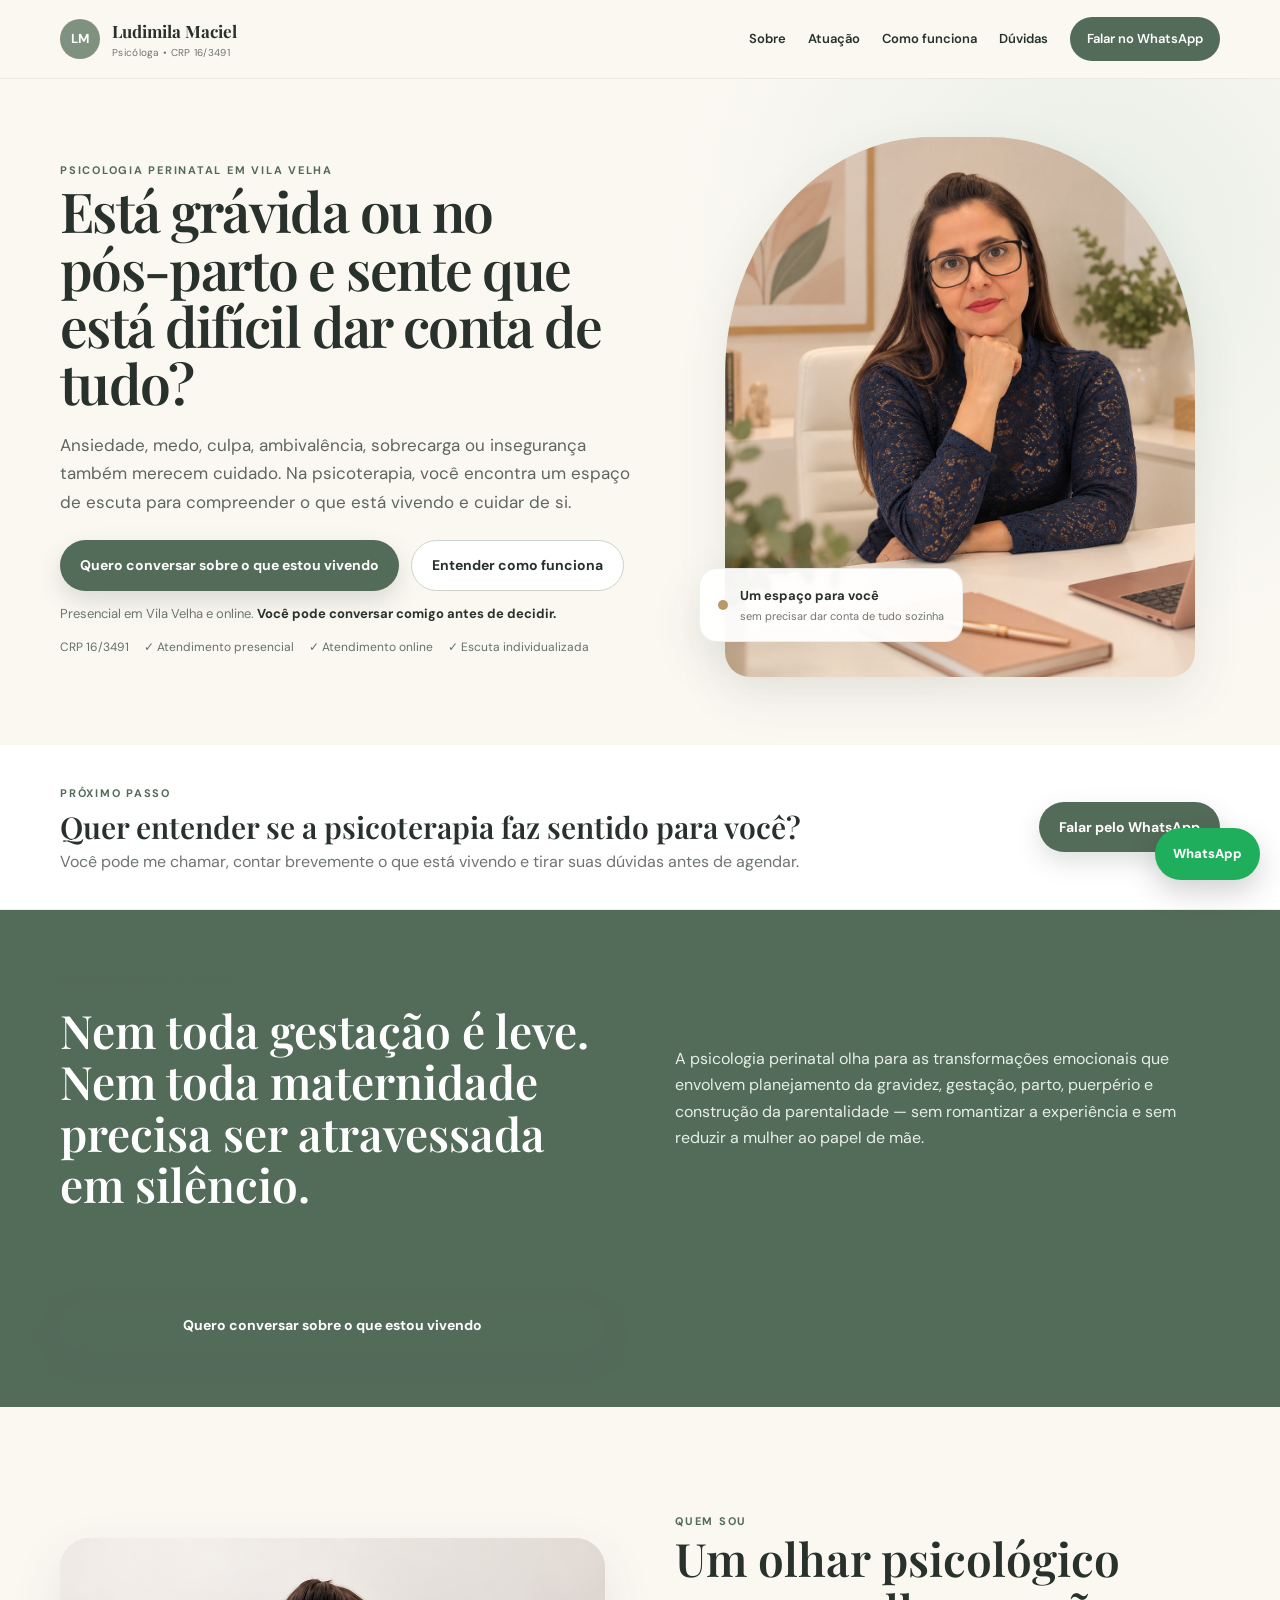
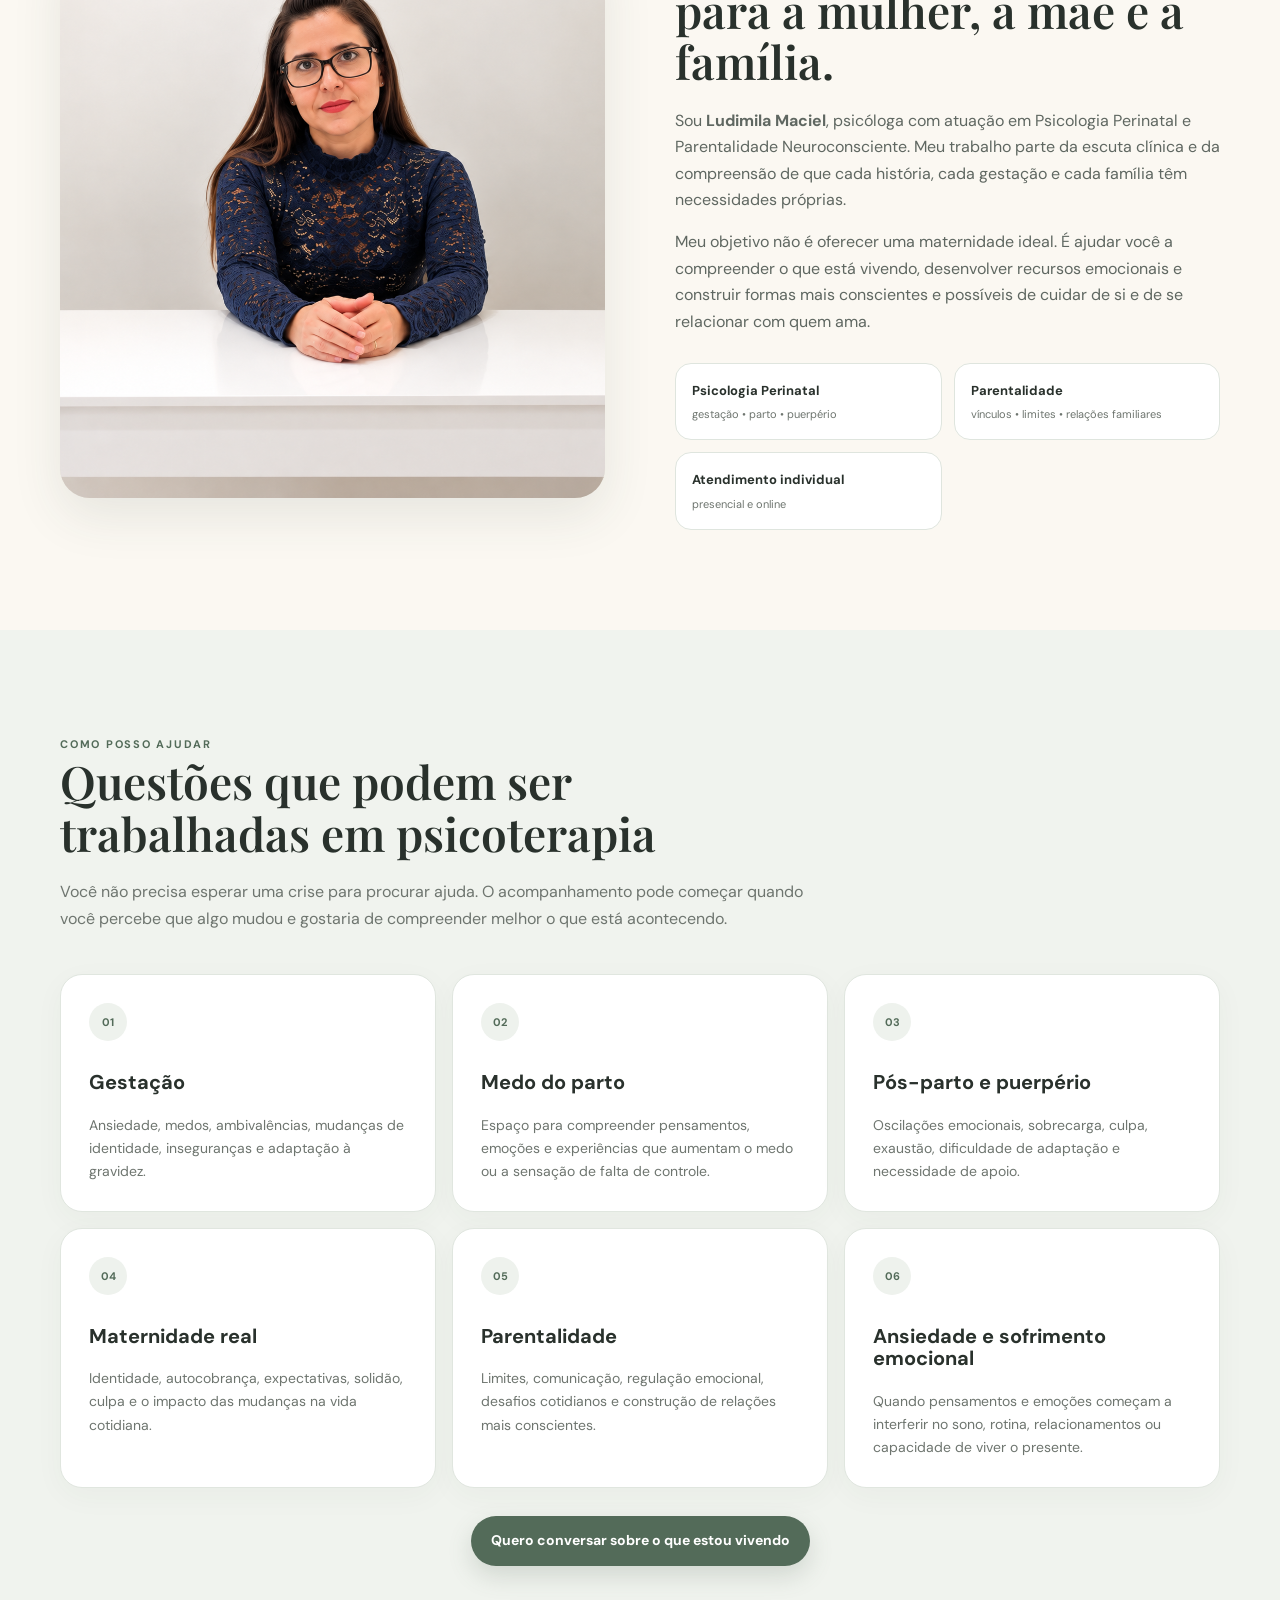
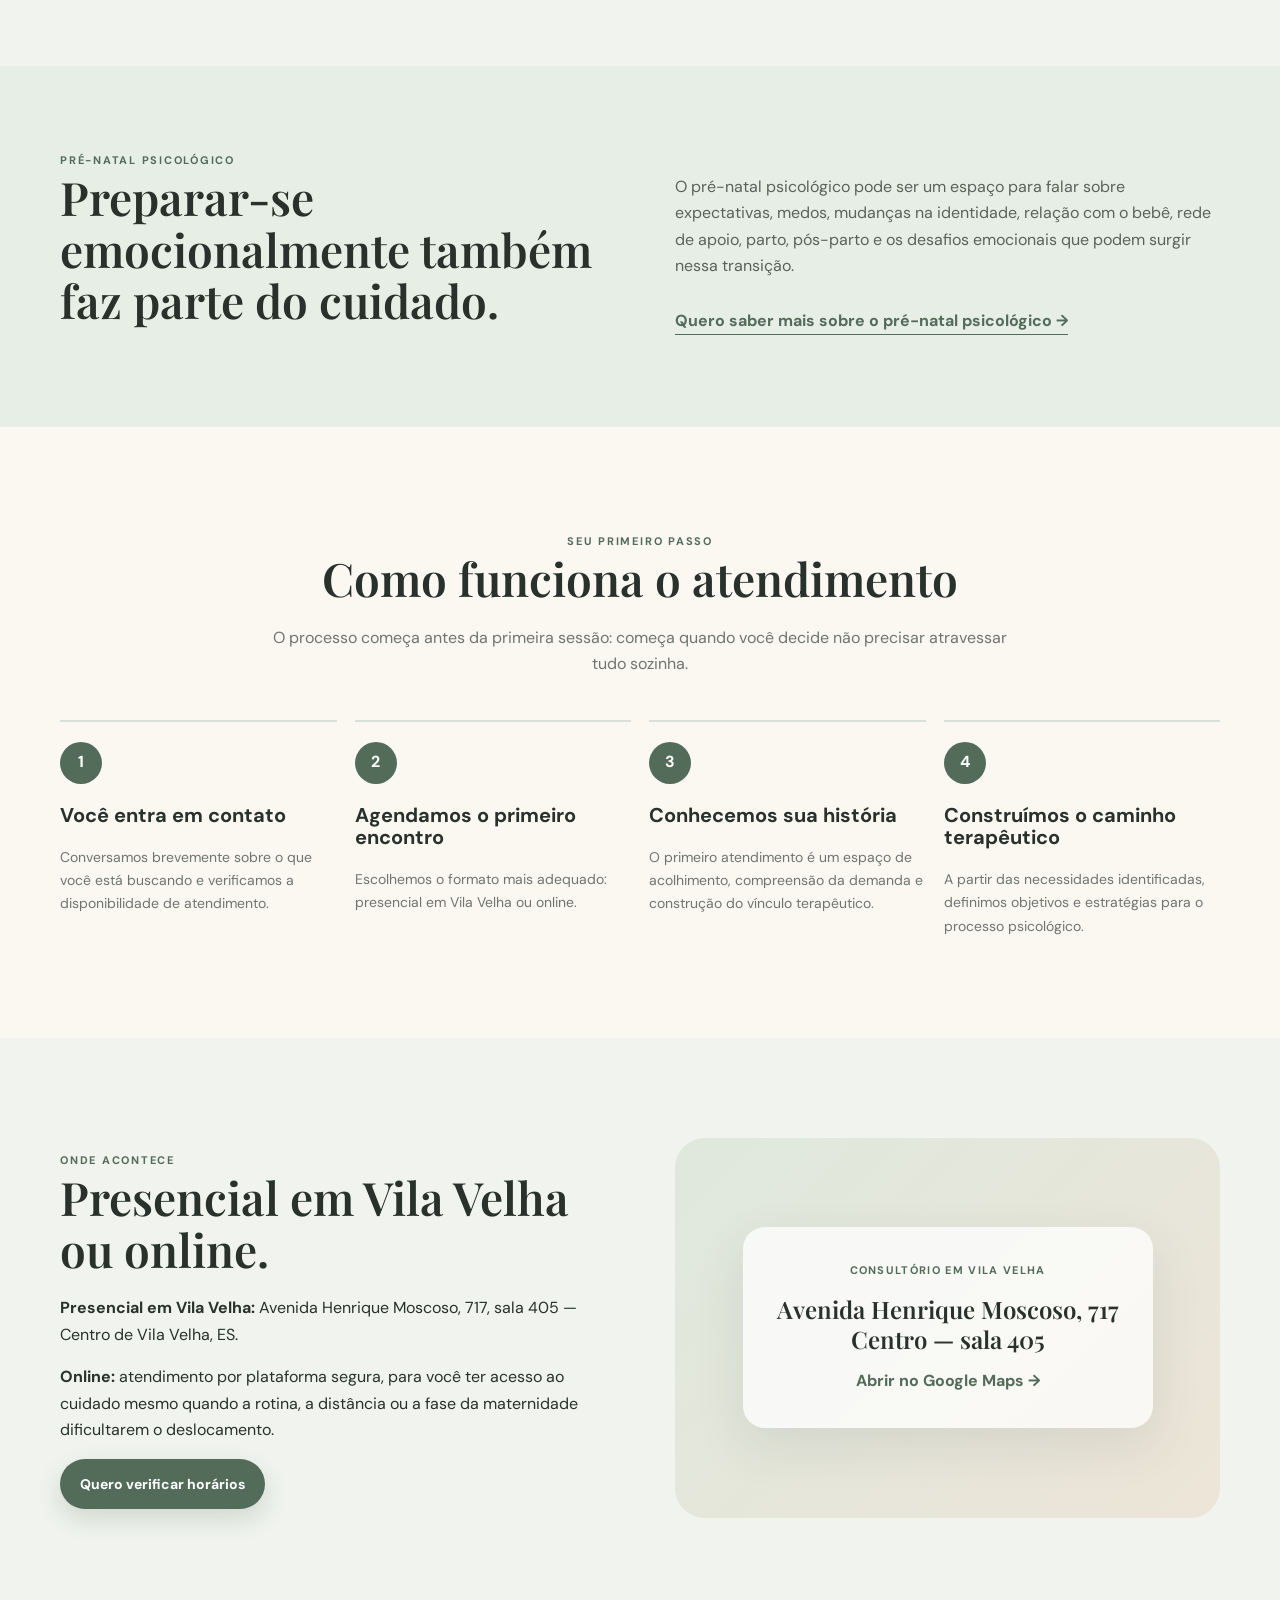
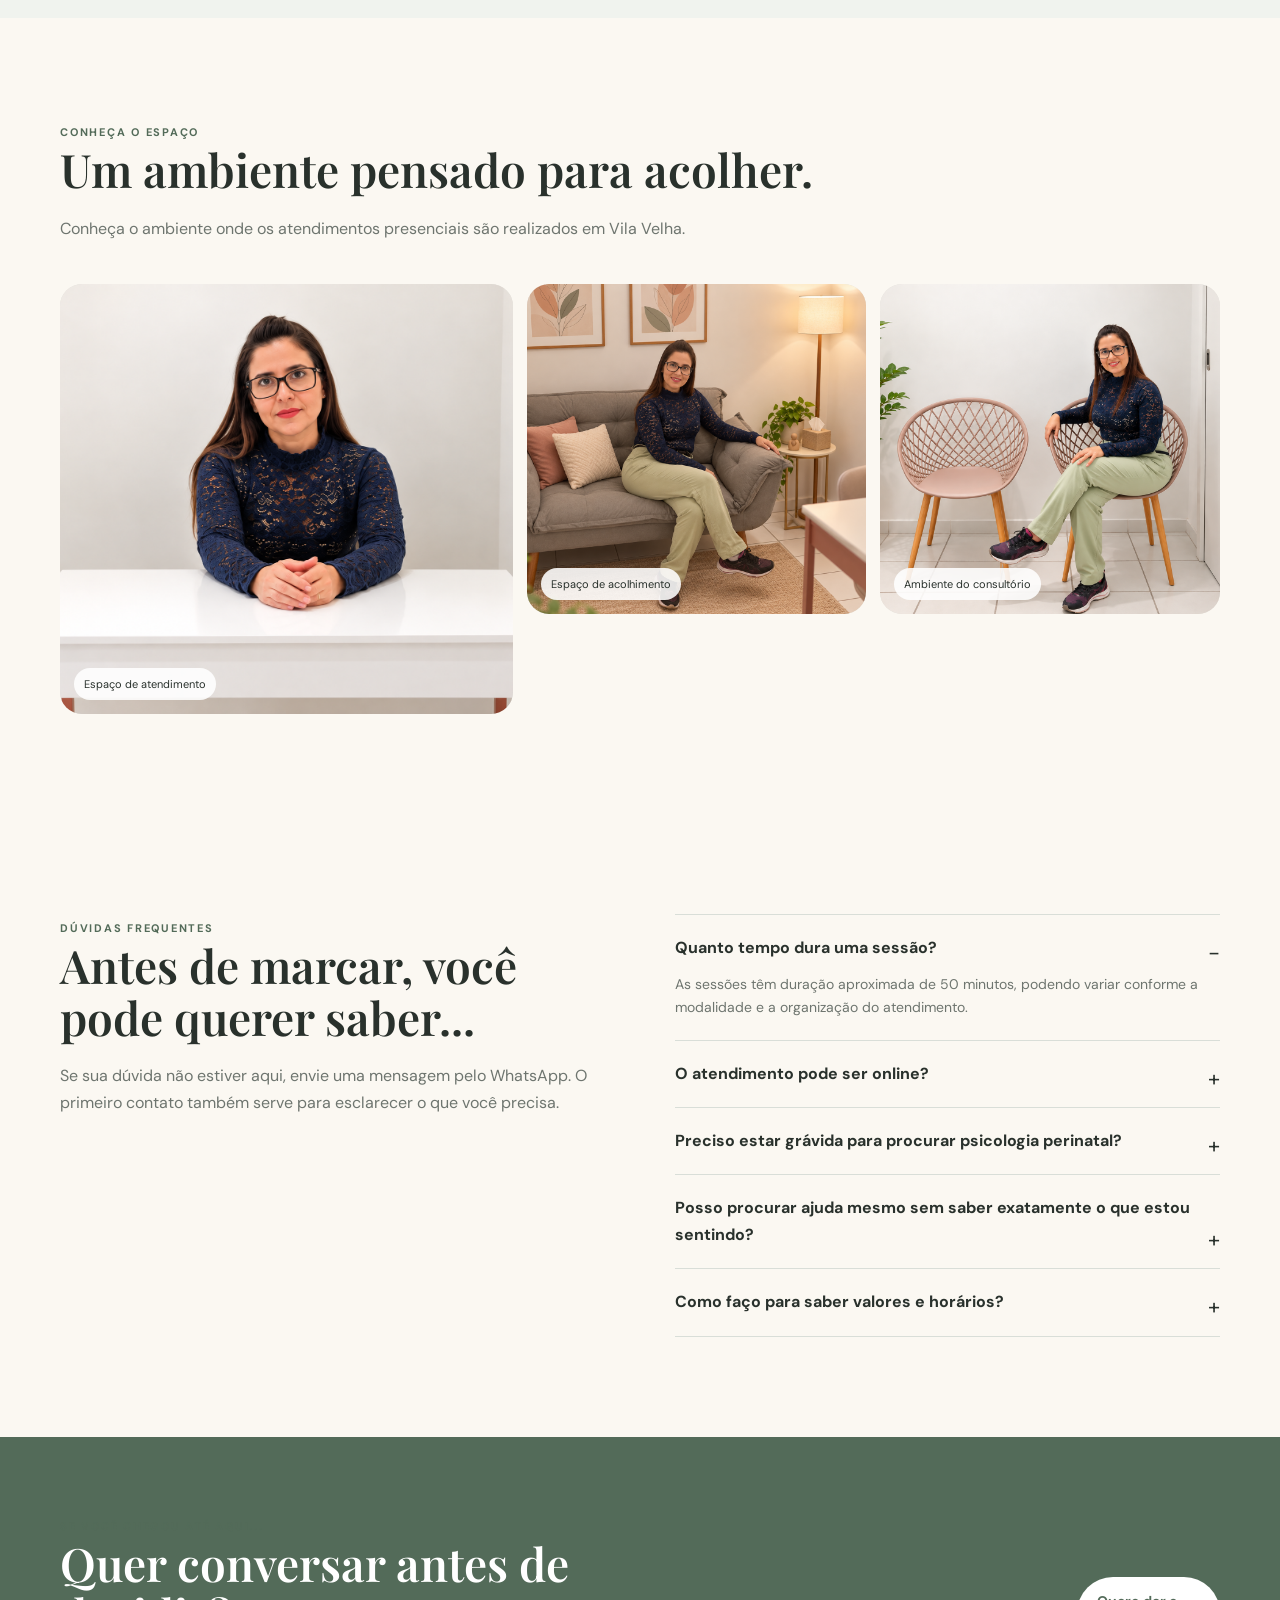
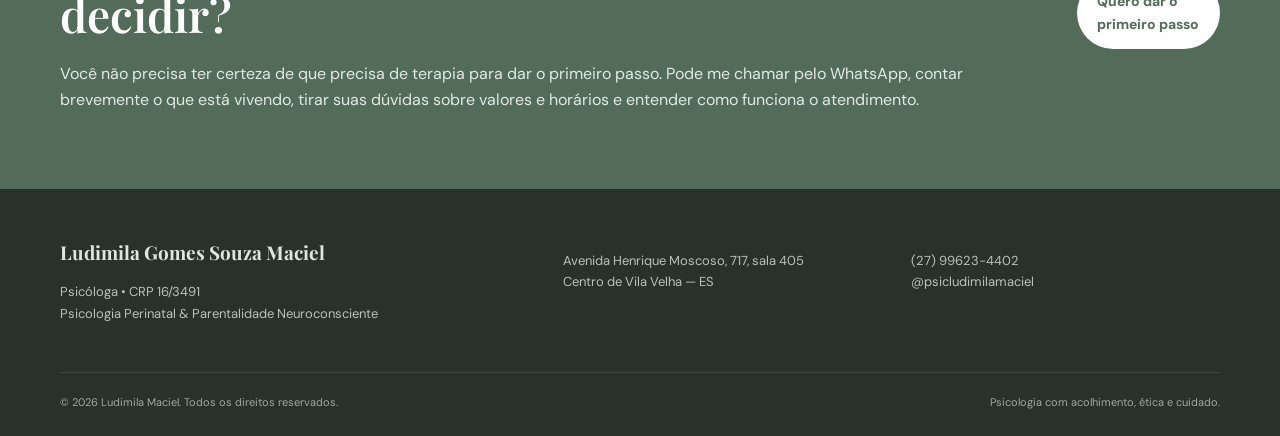
==== commit ad2dbdb3: "Refinar titulo principal e CTA de conversao" ====
--- a/index.html
+++ b/index.html
@@ -54,10 +54,10 @@
       <div class="container hero-grid">
         <div class="hero-copy">
           <span class="eyebrow">Psicologia Perinatal em Vila Velha</span>
-          <h1>Está grávida ou no pós-parto e sente que está difícil dar conta de tudo?</h1>
+          <h1>Está grávida ou no pós‑parto e sente que está difícil dar conta de tudo?</h1>
           <p class="hero-text">Ansiedade, medo, culpa, ambivalência, sobrecarga ou insegurança também merecem cuidado. Na psicoterapia, você encontra um espaço de escuta para compreender o que está vivendo e cuidar de si.</p>
           <div class="hero-actions">
-            <a class="btn btn-primary" href="https://wa.me/5527996234402?text=Ol%C3%A1%2C%20Ludimila.%20Vi%20seu%20site%20e%20gostaria%20de%20conversar%20sobre%20o%20meu%20momento." target="_blank" rel="noopener">Quero conversar sobre meu atendimento</a>
+            <a class="btn btn-primary" href="https://wa.me/5527996234402?text=Ol%C3%A1%2C%20Ludimila.%20Vi%20seu%20site%20e%20gostaria%20de%20conversar%20sobre%20o%20meu%20momento." target="_blank" rel="noopener">Quero conversar sobre o que estou vivendo</a>
             <a class="btn btn-secondary" href="#como-funciona">Entender como funciona</a>
           </div>
           <p class="cta-note">Presencial em Vila Velha e online. <strong>Você pode conversar comigo antes de decidir.</strong></p>
--- a/estilos.css
+++ b/estilos.css
@@ -7,7 +7,7 @@
 a{color:inherit;text-decoration:none}.container{width:min(calc(100% - 40px),var(--max));margin:auto}
 .site-header{position:sticky;top:0;z-index:50;background:rgba(251,248,242,.92);backdrop-filter:blur(14px);border-bottom:1px solid rgba(83,107,89,.10)}
 .nav{min-height:78px;display:flex;align-items:center;justify-content:space-between;gap:24px}.brand{display:flex;align-items:center;gap:12px}.brand-mark{width:40px;height:40px;border-radius:50%;display:grid;place-items:center;background:var(--sage);color:white;font-weight:700;font-size:13px}.brand strong{display:block;font-family:"Playfair Display",serif;font-size:17px}.brand small{display:block;color:var(--muted);font-size:10px;letter-spacing:.03em}.desktop-nav{display:flex;align-items:center;gap:22px;font-size:13px;font-weight:600}.desktop-nav>a:not(.nav-cta):hover{color:var(--sage-dark)}.nav-cta{background:var(--sage-dark);color:#fff;padding:11px 17px;border-radius:999px}.mobile-cta{display:none}
-.hero{padding:76px 0 84px;overflow:hidden;background:radial-gradient(circle at 85% 25%,#e7eee6 0,transparent 34%),var(--cream)}.hero-grid{display:grid;grid-template-columns:1.06fr .94fr;align-items:center;gap:70px}.eyebrow,.section-kicker{display:inline-block;text-transform:uppercase;letter-spacing:.16em;font-size:11px;font-weight:700;color:var(--sage-dark)}h1,h2,h3{line-height:1.12;margin:0 0 20px}h1{font:600 clamp(42px,5vw,68px)/1.05 "Playfair Display",serif;letter-spacing:-.03em}h1 em{font-style:normal;color:var(--sage-dark)}h2{font:600 clamp(31px,4vw,46px)/1.12 "Playfair Display",serif}h3{font-size:20px}.hero-text{font-size:18px;max-width:680px;color:#5e665f}.hero-actions{display:flex;flex-wrap:wrap;gap:12px;margin:30px 0 20px}.btn{display:inline-flex;justify-content:center;align-items:center;min-height:50px;padding:13px 20px;border-radius:999px;font-weight:700;font-size:14px;transition:.2s}.btn-primary{background:var(--sage-dark);color:#fff;box-shadow:0 10px 25px rgba(83,107,89,.20)}.btn-primary:hover{transform:translateY(-2px)}.btn-secondary{border:1px solid #ccd4ca;background:#fff}.btn-light{background:#fff;color:var(--sage-dark)}.trust-row{display:flex;flex-wrap:wrap;gap:15px;color:#667068;font-size:12px}.hero-visual{position:relative;min-height:520px;display:grid;place-items:center}.photo-frame{width:min(100%,470px);height:540px;background:linear-gradient(145deg,#dce5db,#f4eee5);border-radius:44% 44% 25px 25px;overflow:hidden;box-shadow:var(--shadow);position:relative}.photo-frame img,.image-card img,.gallery img{width:100%;height:100%;object-fit:cover}.photo-fallback{display:none;position:absolute;inset:0;place-content:center;text-align:center;color:#738074;padding:30px;background:rgba(251,248,242,.78)}.photo-fallback span{font-family:"Playfair Display",serif;font-size:28px}.photo-fallback small{display:block;margin-top:8px;font-size:11px}.photo-placeholder .photo-fallback{display:grid}.floating-card{position:absolute;left:0;bottom:35px;display:flex;align-items:center;gap:12px;padding:16px 18px;background:rgba(255,255,255,.94);border:1px solid rgba(83,107,89,.10);border-radius:18px;box-shadow:var(--shadow);max-width:280px}.dot{width:10px;height:10px;border-radius:50%;background:var(--gold)}.floating-card strong,.floating-card small{display:block}.floating-card strong{font-size:13px}.floating-card small{font-size:11px;color:var(--muted)}
+.hero{padding:58px 0 68px;overflow:hidden;background:radial-gradient(circle at 85% 25%,#e7eee6 0,transparent 34%),var(--cream)}.hero-grid{display:grid;grid-template-columns:1.06fr .94fr;align-items:center;gap:52px}.eyebrow,.section-kicker{display:inline-block;text-transform:uppercase;letter-spacing:.16em;font-size:11px;font-weight:700;color:var(--sage-dark)}h1,h2,h3{line-height:1.12;margin:0 0 20px}h1{font:600 clamp(40px,4.3vw,58px)/1.04 "Playfair Display",serif;letter-spacing:-.03em}h1 em{font-style:normal;color:var(--sage-dark)}h2{font:600 clamp(31px,4vw,46px)/1.12 "Playfair Display",serif}h3{font-size:20px}.hero-text{font-size:17px;max-width:650px;color:#5e665f}.hero-actions{display:flex;flex-wrap:wrap;gap:12px;margin:24px 0 12px}.cta-note{margin:0 0 14px;color:var(--muted);font-size:13px}.cta-note strong{color:var(--ink)}.btn{display:inline-flex;justify-content:center;align-items:center;min-height:50px;padding:13px 20px;border-radius:999px;font-weight:700;font-size:14px;transition:.2s}.btn-primary{background:var(--sage-dark);color:#fff;box-shadow:0 10px 25px rgba(83,107,89,.20)}.btn-primary:hover{transform:translateY(-2px)}.btn-secondary{border:1px solid #ccd4ca;background:#fff}.btn-light{background:#fff;color:var(--sage-dark)}.trust-row{display:flex;flex-wrap:wrap;gap:15px;color:#667068;font-size:12px}.hero-visual{position:relative;min-height:520px;display:grid;place-items:center}.photo-frame{width:min(100%,470px);height:540px;background:linear-gradient(145deg,#dce5db,#f4eee5);border-radius:44% 44% 25px 25px;overflow:hidden;box-shadow:var(--shadow);position:relative}.photo-frame img,.image-card img,.gallery img{width:100%;height:100%;object-fit:cover}.photo-fallback{display:none;position:absolute;inset:0;place-content:center;text-align:center;color:#738074;padding:30px;background:rgba(251,248,242,.78)}.photo-fallback span{font-family:"Playfair Display",serif;font-size:28px}.photo-fallback small{display:block;margin-top:8px;font-size:11px}.photo-placeholder .photo-fallback{display:grid}.floating-card{position:absolute;left:0;bottom:35px;display:flex;align-items:center;gap:12px;padding:16px 18px;background:rgba(255,255,255,.94);border:1px solid rgba(83,107,89,.10);border-radius:18px;box-shadow:var(--shadow);max-width:280px}.dot{width:10px;height:10px;border-radius:50%;background:var(--gold)}.floating-card strong,.floating-card small{display:block}.floating-card strong{font-size:13px}.floating-card small{font-size:11px;color:var(--muted)}
 .intro-strip{background:var(--sage-dark);color:#fff;padding:56px 0}.intro-grid{display:grid;grid-template-columns:1fr 1fr;gap:70px;align-items:center}.intro-grid h2{margin-top:12px}.intro-grid p{margin:0;color:#e7eee8;font-size:16px}
 .section{padding:100px 0}.section-soft{background:#f0f3ee}.about-grid,.two-col,.faq-grid{display:grid;grid-template-columns:1fr 1fr;gap:70px;align-items:center}.image-card{height:560px;border-radius:30px;overflow:hidden;background:#e7e2d9;position:relative;box-shadow:var(--shadow)}.image-card img{position:absolute}.about-grid p{color:#5f6761}.credentials{display:grid;grid-template-columns:1fr 1fr;gap:12px;margin-top:28px}.credentials>div{padding:16px;border:1px solid #dfe5de;border-radius:16px;background:#fff}.credentials strong,.credentials span{display:block}.credentials strong{font-size:13px}.credentials span{font-size:11px;color:var(--muted);margin-top:4px}
 .section-heading{max-width:760px;margin-bottom:42px}.section-heading.center{margin-left:auto;margin-right:auto;text-align:center}.section-heading p{color:var(--muted);margin:0}.cards{display:grid;grid-template-columns:repeat(3,1fr);gap:16px}.card{padding:28px;background:#fff;border:1px solid #e0e6df;border-radius:22px;min-height:235px;box-shadow:0 8px 30px rgba(53,67,57,.04)}.card .icon{display:inline-grid;place-items:center;width:38px;height:38px;border-radius:50%;background:var(--sage-pale);color:var(--sage-dark);font-weight:700;font-size:11px;margin-bottom:30px}.card p{color:var(--muted);font-size:14px;margin:0}
@@ -17,6 +17,6 @@
 .gallery{display:grid;grid-template-columns:1.2fr .9fr .9fr;gap:14px}.gallery>div{height:330px;border-radius:22px;overflow:hidden;position:relative;background:#e4e2dc}.gallery>div:first-child{height:430px}.gallery img{position:absolute}.gallery span{position:absolute;left:14px;bottom:14px;padding:7px 10px;border-radius:999px;background:rgba(255,255,255,.88);font-size:11px}
 .faq-grid{align-items:start}.faq{border-top:1px solid #d9ded8}.faq details{border-bottom:1px solid #d9ded8;padding:20px 0}.faq summary{cursor:pointer;font-weight:700;list-style:none;padding-right:30px;position:relative}.faq summary::-webkit-details-marker{display:none}.faq summary:after{content:"+";position:absolute;right:0;font-size:22px;font-weight:400}.faq details[open] summary:after{content:"−"}.faq p{color:var(--muted);font-size:14px;margin:12px 0 0}.muted{color:var(--muted)}
 .final-cta{padding:75px 0;background:var(--sage-dark);color:#fff}.final-cta-inner{display:flex;justify-content:space-between;align-items:center;gap:40px}.final-cta h2{max-width:650px}.final-cta p{color:#e3e9e4;margin:0}.footer{background:#28312b;color:#dfe6df;padding:48px 0 25px}.footer-grid{display:grid;grid-template-columns:1.5fr 1fr 1fr;gap:40px}.footer strong{font-family:"Playfair Display",serif;font-size:19px}.footer p{font-size:13px;color:#b8c2ba}.footer a:hover{color:#fff}.footer-bottom{border-top:1px solid rgba(255,255,255,.1);margin-top:35px;padding-top:20px;display:flex;justify-content:space-between;gap:20px;font-size:11px;color:#9eaaa1}
-.floating-whatsapp{position:fixed;right:20px;bottom:20px;z-index:60;width:58px;height:58px;border-radius:50%;display:grid;place-items:center;background:#1fae5b;color:#fff;font-weight:800;box-shadow:0 12px 30px rgba(0,0,0,.18)}
-@media(max-width:900px){.desktop-nav{display:none}.mobile-cta{display:block;background:var(--sage-dark);color:#fff;padding:9px 13px;border-radius:999px;font-size:12px;font-weight:700}.hero{padding-top:45px}.hero-grid,.intro-grid,.about-grid,.two-col,.faq-grid,.highlight-grid{grid-template-columns:1fr;gap:42px}.hero-visual{min-height:450px}.photo-frame{height:470px}.cards{grid-template-columns:repeat(2,1fr)}.steps{grid-template-columns:repeat(2,1fr)}.gallery{grid-template-columns:1fr 1fr}.gallery>div,.gallery>div:first-child{height:280px}.final-cta-inner{flex-direction:column;align-items:flex-start}.footer-grid{grid-template-columns:1fr 1fr}}
-@media(max-width:560px){.container{width:min(calc(100% - 28px),var(--max))}.nav{min-height:68px}.brand small{display:none}h1{font-size:42px}.hero-text{font-size:16px}.hero-actions{flex-direction:column}.btn{width:100%}.trust-row{display:grid;gap:8px}.hero-visual{min-height:400px}.photo-frame{height:410px;border-radius:35% 35% 20px 20px}.floating-card{left:8px;bottom:18px}.section{padding:70px 0}.cards,.steps,.credentials,.gallery,.footer-grid{grid-template-columns:1fr}.gallery>div,.gallery>div:first-child{height:270px}.intro-strip{padding:50px 0}.final-cta{padding:60px 0}.footer-bottom{flex-direction:column}}
+.floating-whatsapp{position:fixed;right:20px;bottom:20px;z-index:60;min-width:58px;height:52px;padding:0 18px;border-radius:999px;display:grid;place-items:center;background:#1fae5b;color:#fff;font-weight:800;font-size:13px;box-shadow:0 12px 30px rgba(0,0,0,.18)}
+@media(max-width:900px){.desktop-nav{display:none}.mobile-cta{display:block;background:var(--sage-dark);color:#fff;padding:9px 13px;border-radius:999px;font-size:12px;font-weight:700}.hero{padding-top:45px}.hero-grid,.intro-grid,.about-grid,.two-col,.faq-grid,.highlight-grid{grid-template-columns:1fr;gap:42px}.hero-visual{min-height:420px}.photo-frame{height:440px}.cards{grid-template-columns:repeat(2,1fr)}.steps{grid-template-columns:repeat(2,1fr)}.gallery{grid-template-columns:1fr 1fr}.gallery>div,.gallery>div:first-child{height:280px}.final-cta-inner{flex-direction:column;align-items:flex-start}.footer-grid{grid-template-columns:1fr 1fr}}
+@media(max-width:560px){.container{width:min(calc(100% - 28px),var(--max))}.nav{min-height:68px}.brand small{display:none}h1{font-size:42px}.hero-text{font-size:16px}.hero-actions{flex-direction:column}.btn{width:100%}.trust-row{display:grid;gap:8px}.hero-visual{min-height:400px}.photo-frame{height:410px;border-radius:35% 35% 20px 20px}.floating-card{left:8px;bottom:18px}.floating-whatsapp{right:14px;bottom:14px;min-width:58px;width:58px;height:58px;padding:0;border-radius:50%;font-size:0}.floating-whatsapp::before{content:"WA";font-size:13px}.section{padding:70px 0}.cards,.steps,.credentials,.gallery,.footer-grid{grid-template-columns:1fr}.gallery>div,.gallery>div:first-child{height:270px}.intro-strip{padding:50px 0}.final-cta{padding:60px 0}.footer-bottom{flex-direction:column}}
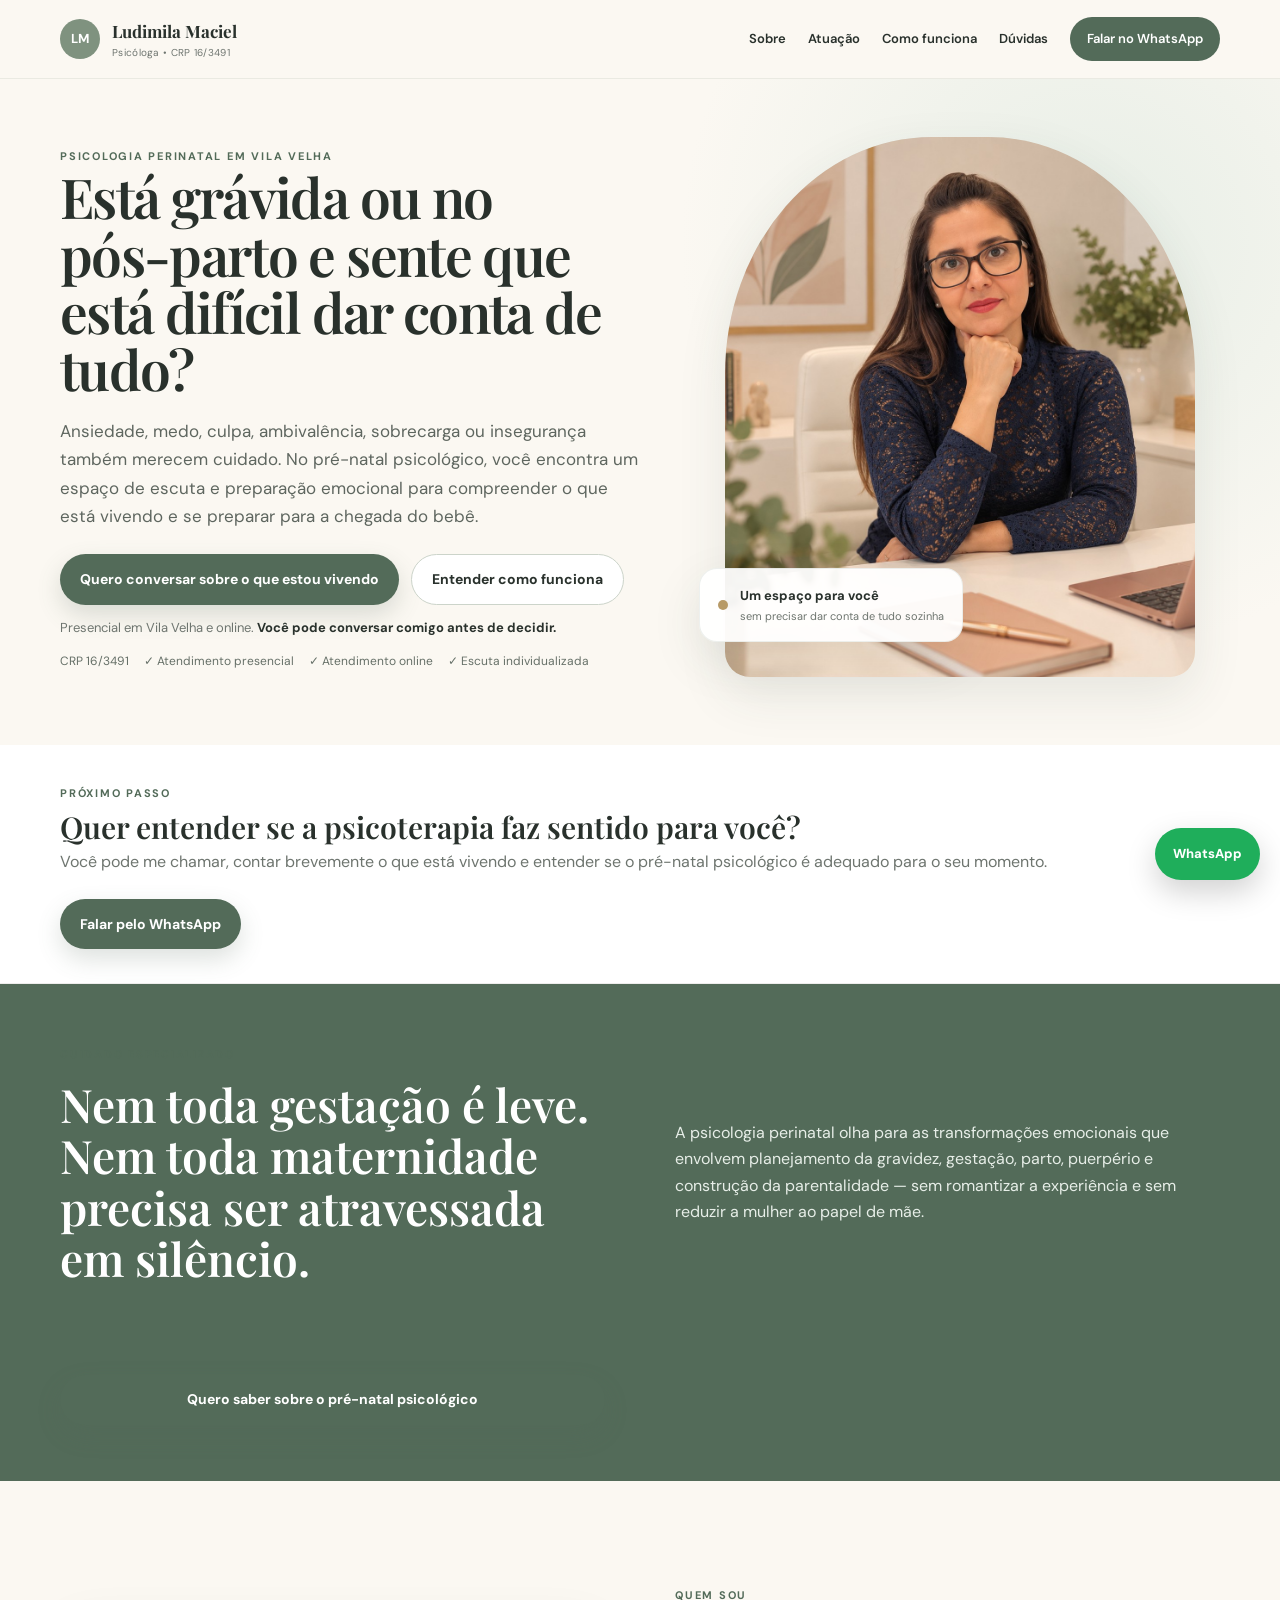
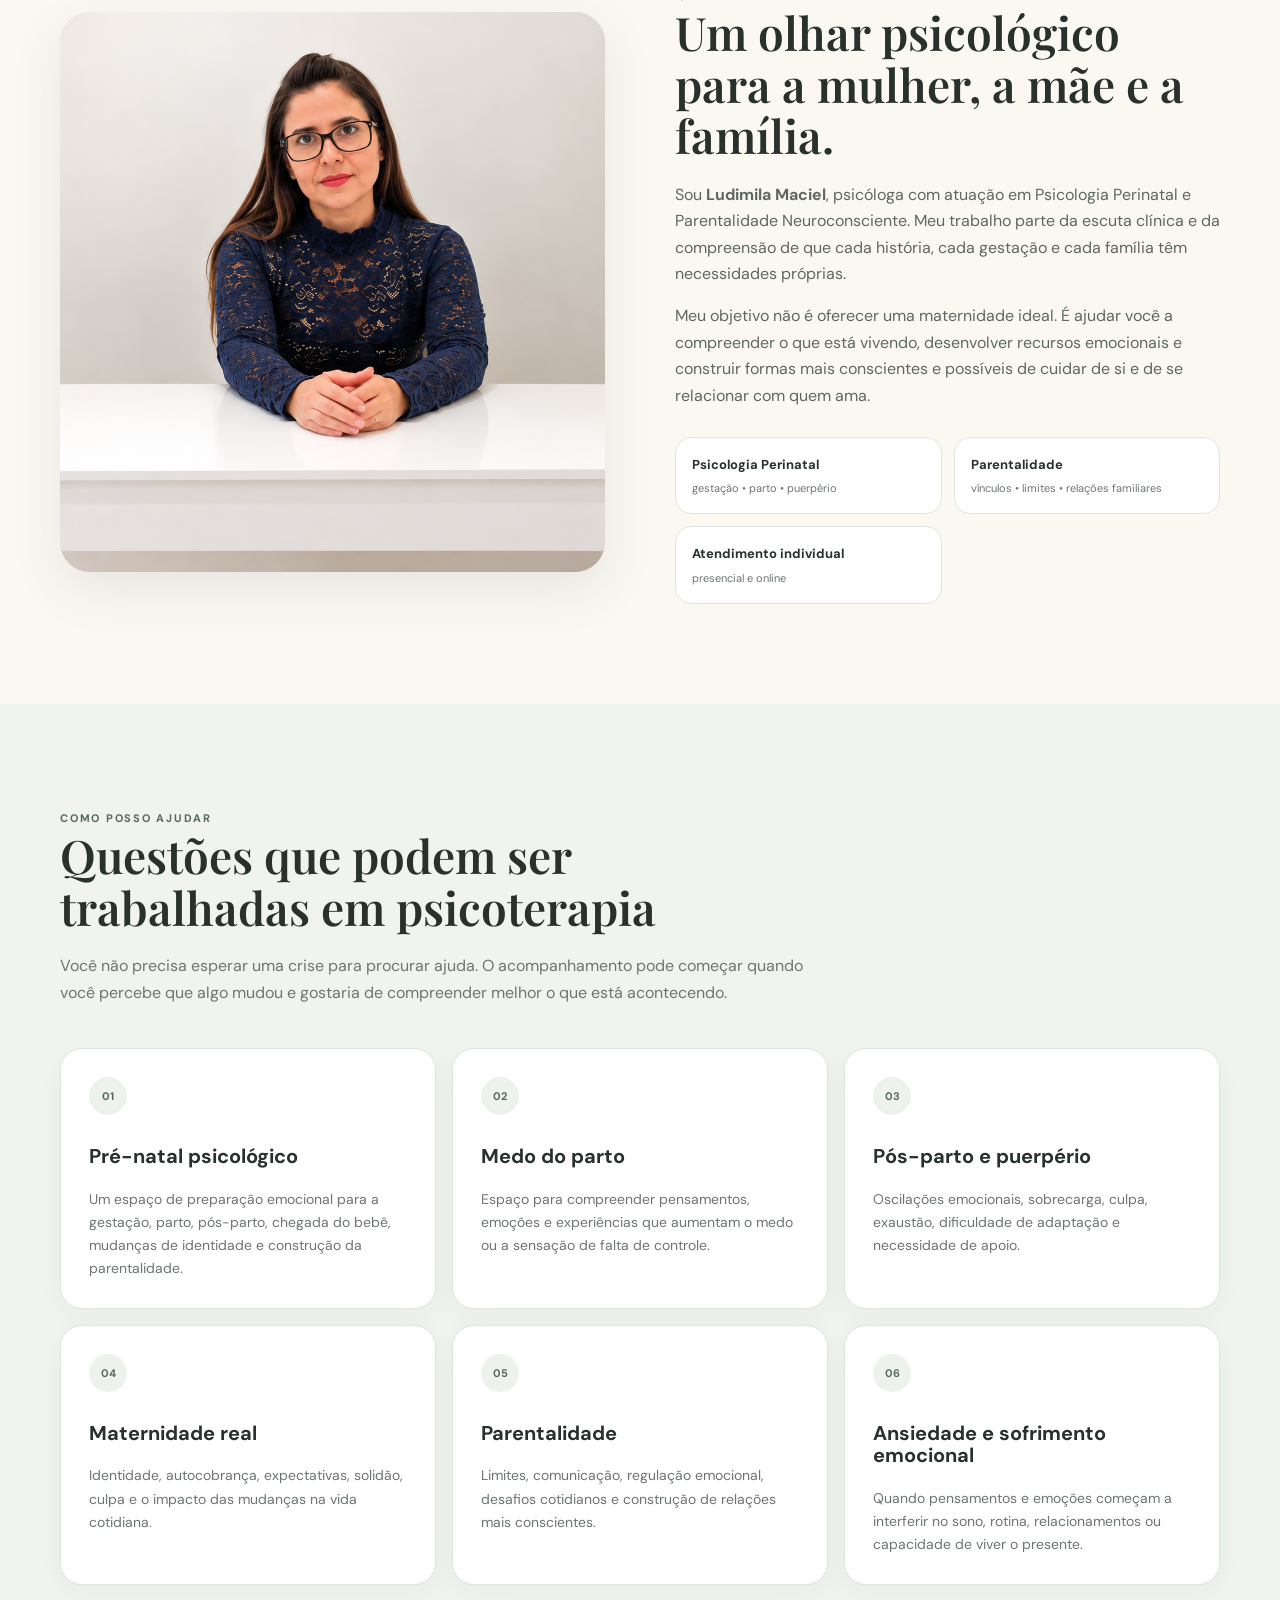
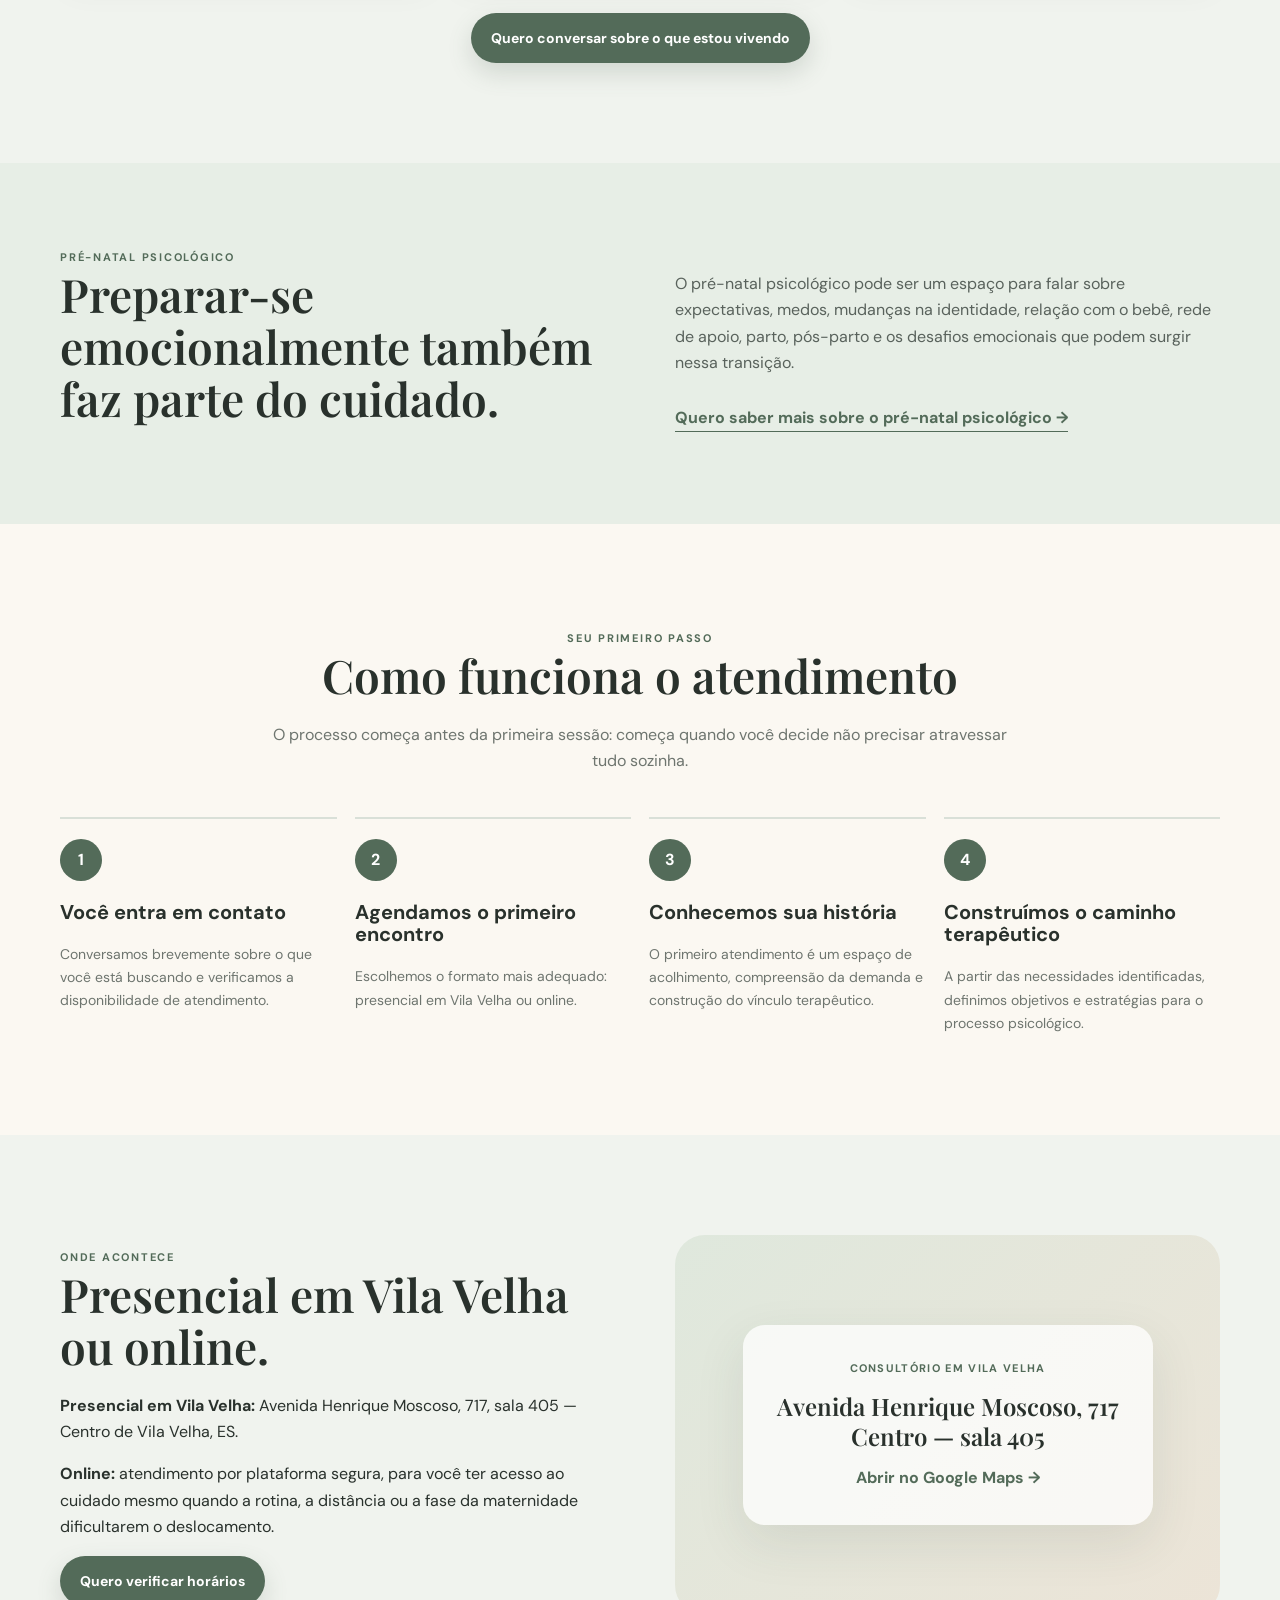
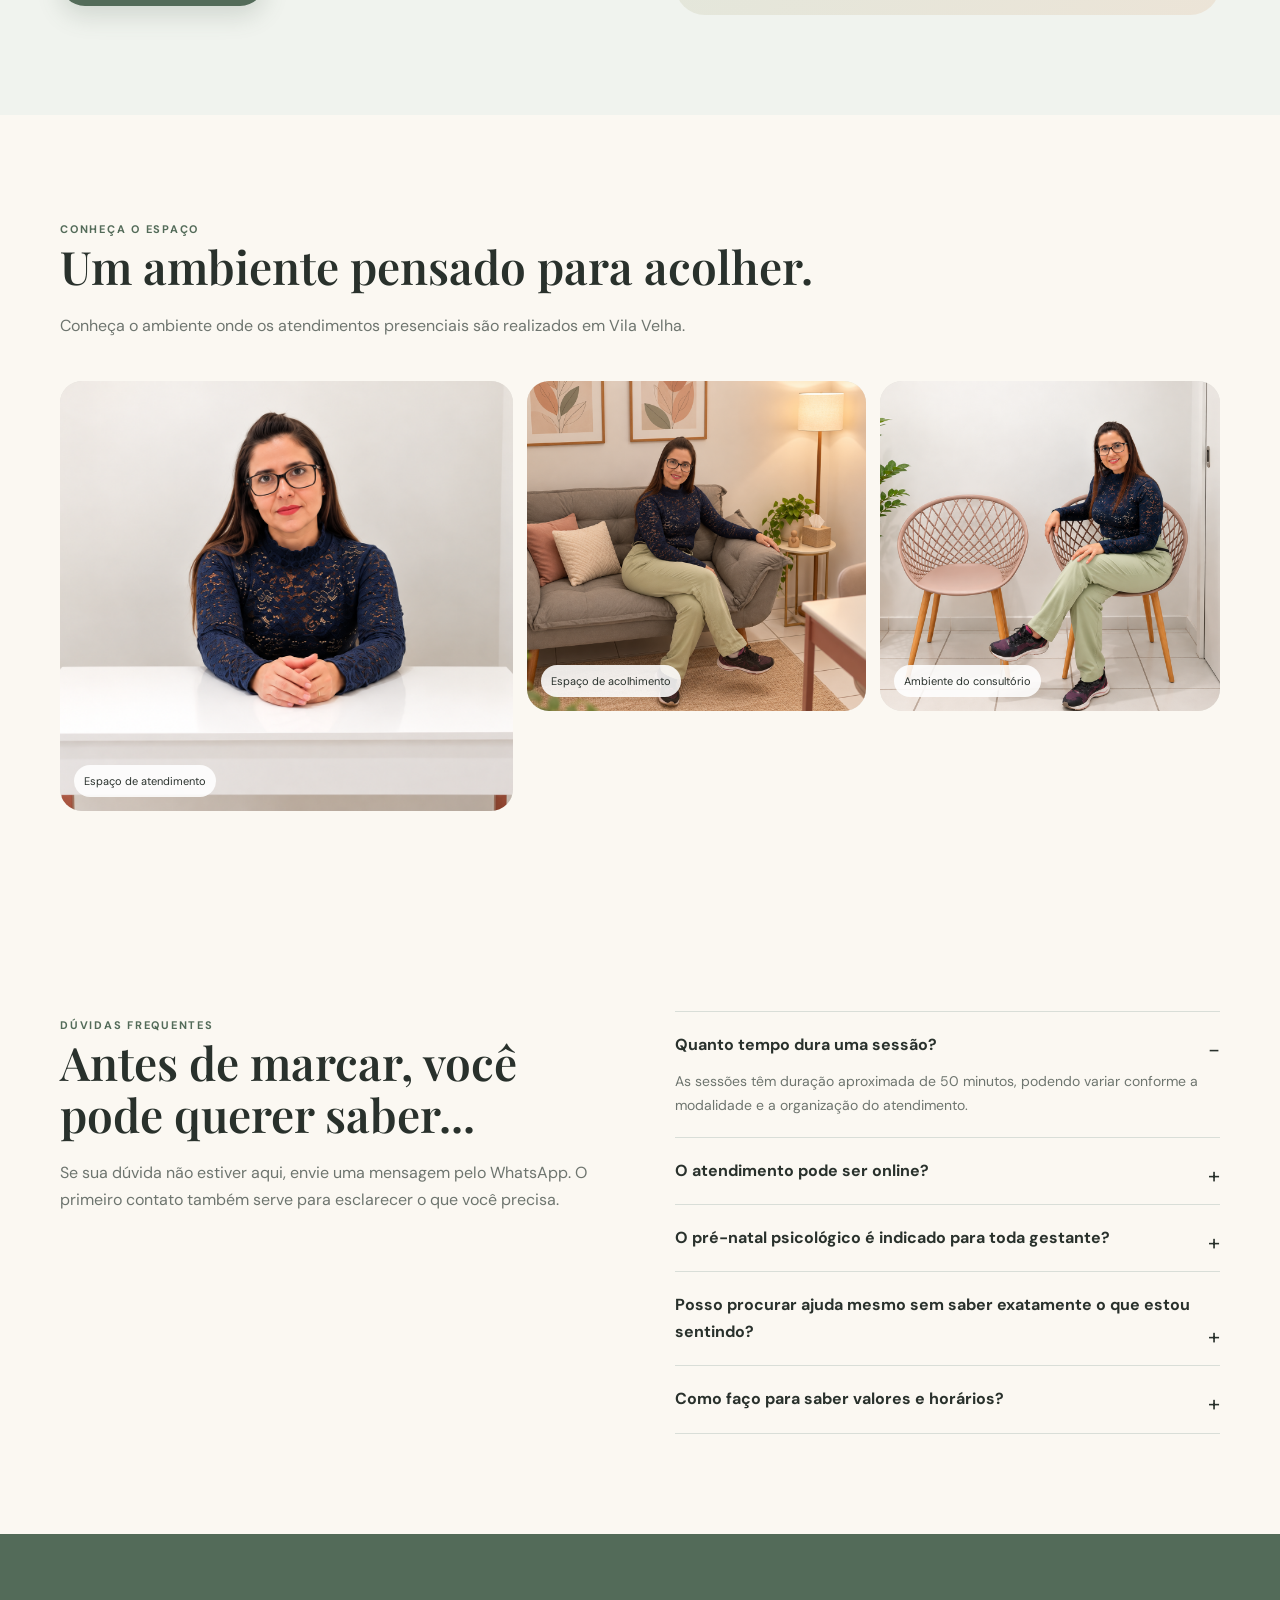
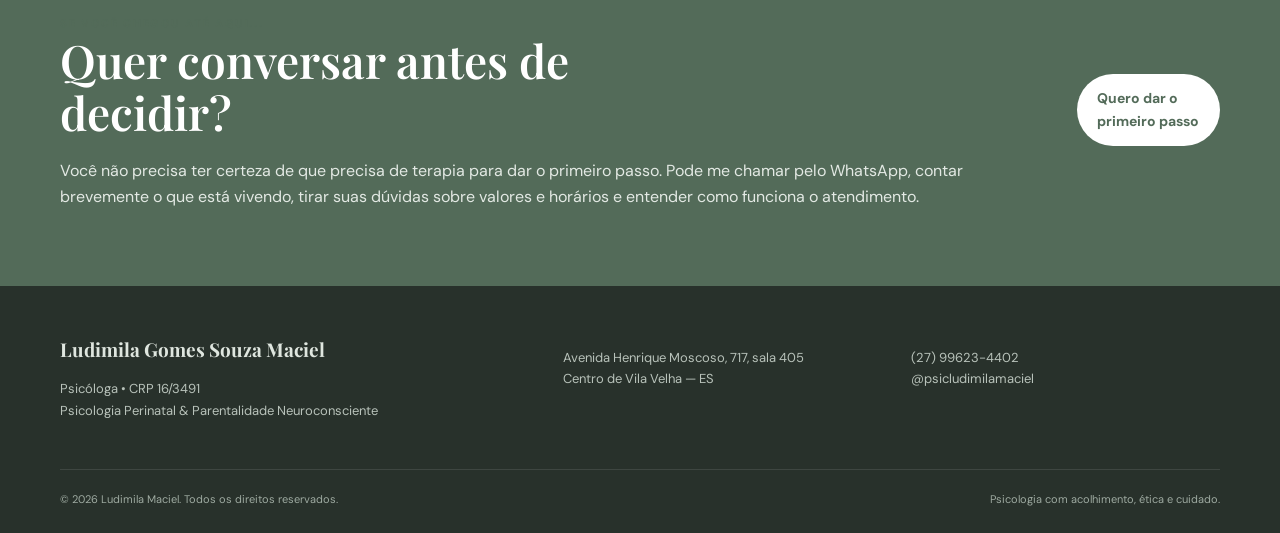
==== commit 501c492d: "Ajustar posicionamento para pre-natal psicologico na gestacao" ====
--- a/index.html
+++ b/index.html
@@ -55,7 +55,7 @@
         <div class="hero-copy">
           <span class="eyebrow">Psicologia Perinatal em Vila Velha</span>
           <h1>Está grávida ou no pós‑parto e sente que está difícil dar conta de tudo?</h1>
-          <p class="hero-text">Ansiedade, medo, culpa, ambivalência, sobrecarga ou insegurança também merecem cuidado. Na psicoterapia, você encontra um espaço de escuta para compreender o que está vivendo e cuidar de si.</p>
+          <p class="hero-text">Ansiedade, medo, culpa, ambivalência, sobrecarga ou insegurança também merecem cuidado. No pré-natal psicológico, você encontra um espaço de escuta e preparação emocional para compreender o que está vivendo e se preparar para a chegada do bebê.</p>
           <div class="hero-actions">
             <a class="btn btn-primary" href="https://wa.me/5527996234402?text=Ol%C3%A1%2C%20Ludimila.%20Vi%20seu%20site%20e%20gostaria%20de%20conversar%20sobre%20o%20meu%20momento." target="_blank" rel="noopener">Quero conversar sobre o que estou vivendo</a>
             <a class="btn btn-secondary" href="#como-funciona">Entender como funciona</a>
@@ -86,7 +86,7 @@
         <div>
           <span class="section-kicker">Próximo passo</span>
           <h2 style="margin:6px 0 4px;font-size:30px;">Quer entender se a psicoterapia faz sentido para você?</h2>
-          <p style="margin:0;color:var(--muted);">Você pode me chamar, contar brevemente o que está vivendo e tirar suas dúvidas antes de agendar.</p>
+          <p style="margin:0;color:var(--muted);">Você pode me chamar, contar brevemente o que está vivendo e entender se o pré-natal psicológico é adequado para o seu momento.</p>
         </div>
         <a class="btn btn-primary" href="https://wa.me/5527996234402?text=Ol%C3%A1%2C%20Ludimila.%20Vi%20seu%20site%20e%20gostaria%20de%20conversar%20sobre%20o%20que%20estou%20vivendo%20e%20saber%20como%20funciona%20o%20atendimento." target="_blank" rel="noopener">Falar pelo WhatsApp</a>
       </div>
@@ -96,7 +96,7 @@
       <div class="container intro-grid">
         <div><span class="section-kicker">Cuidado especializado</span><h2>Nem toda gestação é leve. Nem toda maternidade precisa ser atravessada em silêncio.</h2></div>
         <p>A psicologia perinatal olha para as transformações emocionais que envolvem planejamento da gravidez, gestação, parto, puerpério e construção da parentalidade — sem romantizar a experiência e sem reduzir a mulher ao papel de mãe.</p>
-        <a class="btn btn-primary" href="https://wa.me/5527996234402?text=Ol%C3%A1%2C%20Ludimila.%20Estou%20vivendo%20um%20momento%20da%20gesta%C3%A7%C3%A3o%2C%20p%C3%B3s-parto%20ou%20maternidade%20e%20gostaria%20de%20conversar." target="_blank" rel="noopener">Quero conversar sobre o que estou vivendo</a>
+        <a class="btn btn-primary" href="https://wa.me/5527996234402?text=Ol%C3%A1%2C%20Ludimila.%20Estou%20gr%C3%A1vida%20e%20gostaria%20de%20saber%20como%20funciona%20o%20pr%C3%A9-natal%20psicol%C3%B3gico." target="_blank" rel="noopener">Quero saber sobre o pré-natal psicológico</a>
       </div>
     </section>
 
@@ -128,7 +128,7 @@
           <p>Você não precisa esperar uma crise para procurar ajuda. O acompanhamento pode começar quando você percebe que algo mudou e gostaria de compreender melhor o que está acontecendo.</p>
         </div>
         <div class="cards">
-          <article class="card"><span class="icon">01</span><h3>Gestação</h3><p>Ansiedade, medos, ambivalências, mudanças de identidade, inseguranças e adaptação à gravidez.</p></article>
+          <article class="card"><span class="icon">01</span><h3>Pré-natal psicológico</h3><p>Um espaço de preparação emocional para a gestação, parto, pós-parto, chegada do bebê, mudanças de identidade e construção da parentalidade.</p></article>
           <article class="card"><span class="icon">02</span><h3>Medo do parto</h3><p>Espaço para compreender pensamentos, emoções e experiências que aumentam o medo ou a sensação de falta de controle.</p></article>
           <article class="card"><span class="icon">03</span><h3>Pós-parto e puerpério</h3><p>Oscilações emocionais, sobrecarga, culpa, exaustão, dificuldade de adaptação e necessidade de apoio.</p></article>
           <article class="card"><span class="icon">04</span><h3>Maternidade real</h3><p>Identidade, autocobrança, expectativas, solidão, culpa e o impacto das mudanças na vida cotidiana.</p></article>
@@ -214,7 +214,7 @@
         <div class="faq">
           <details open><summary>Quanto tempo dura uma sessão?</summary><p>As sessões têm duração aproximada de 50 minutos, podendo variar conforme a modalidade e a organização do atendimento.</p></details>
           <details><summary>O atendimento pode ser online?</summary><p>Sim. Há possibilidade de atendimento online, conforme disponibilidade e adequação ao caso.</p></details>
-          <details><summary>Preciso estar grávida para procurar psicologia perinatal?</summary><p>Não. O cuidado perinatal pode acompanhar diferentes momentos, como planejamento da gestação, tentativas de engravidar, gestação, parto, puerpério e adaptação à parentalidade.</p></details>
+          <details><summary>O pré-natal psicológico é indicado para toda gestante?</summary><p>O pré-natal psicológico pode ser adequado para diferentes necessidades da gestação. No primeiro contato, conversamos sobre o seu momento para entender se essa modalidade é a mais indicada. Quando existe uma demanda clínica que requer psicoterapia, essa necessidade também é avaliada.</p></details>
           <details><summary>Posso procurar ajuda mesmo sem saber exatamente o que estou sentindo?</summary><p>Sim. Muitas pessoas chegam justamente com a sensação de que algo não está bem, mas ainda não conseguem nomear o que precisam. A primeira conversa pode ajudar a organizar essa demanda.</p></details>
           <details><summary>Como faço para saber valores e horários?</summary><p>Você pode me chamar pelo WhatsApp. No primeiro contato, conversamos brevemente sobre o que você está buscando, explico como funciona o atendimento e informo os valores e horários disponíveis.</p></details>
         </div>
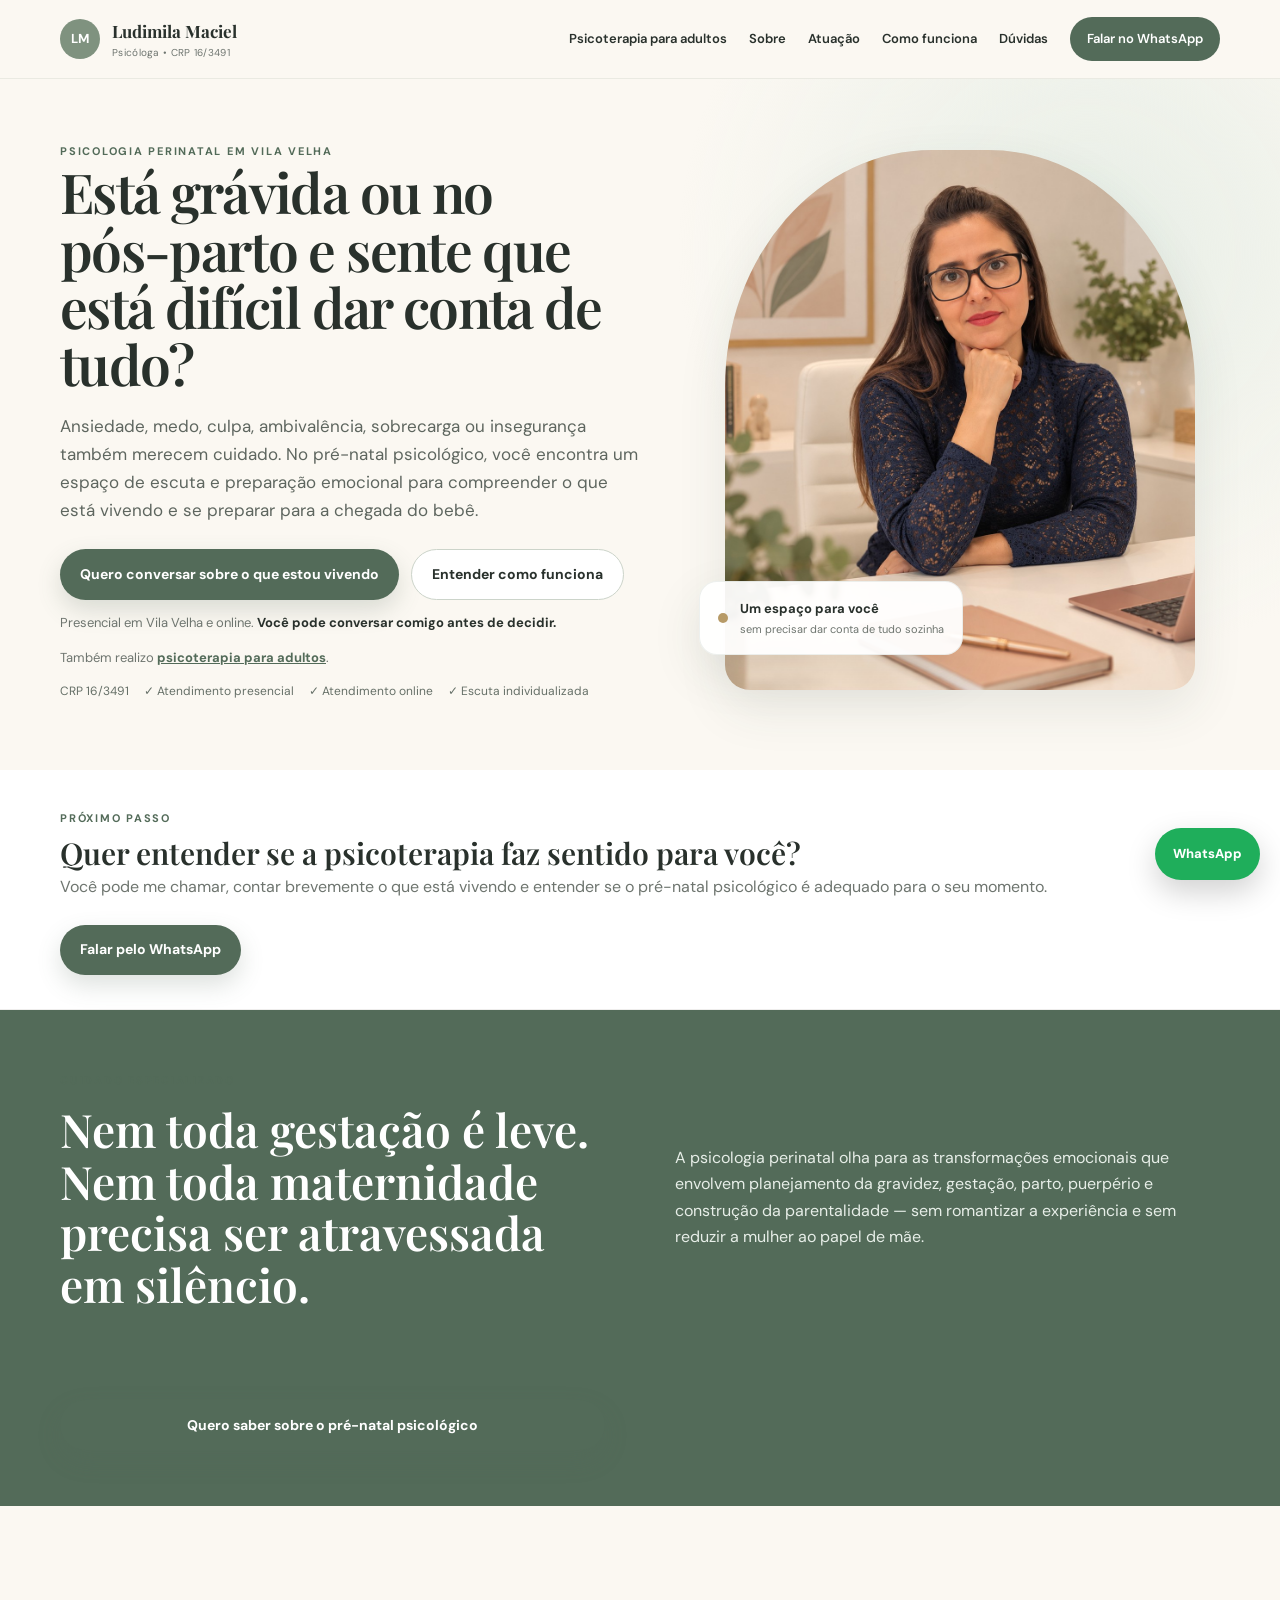
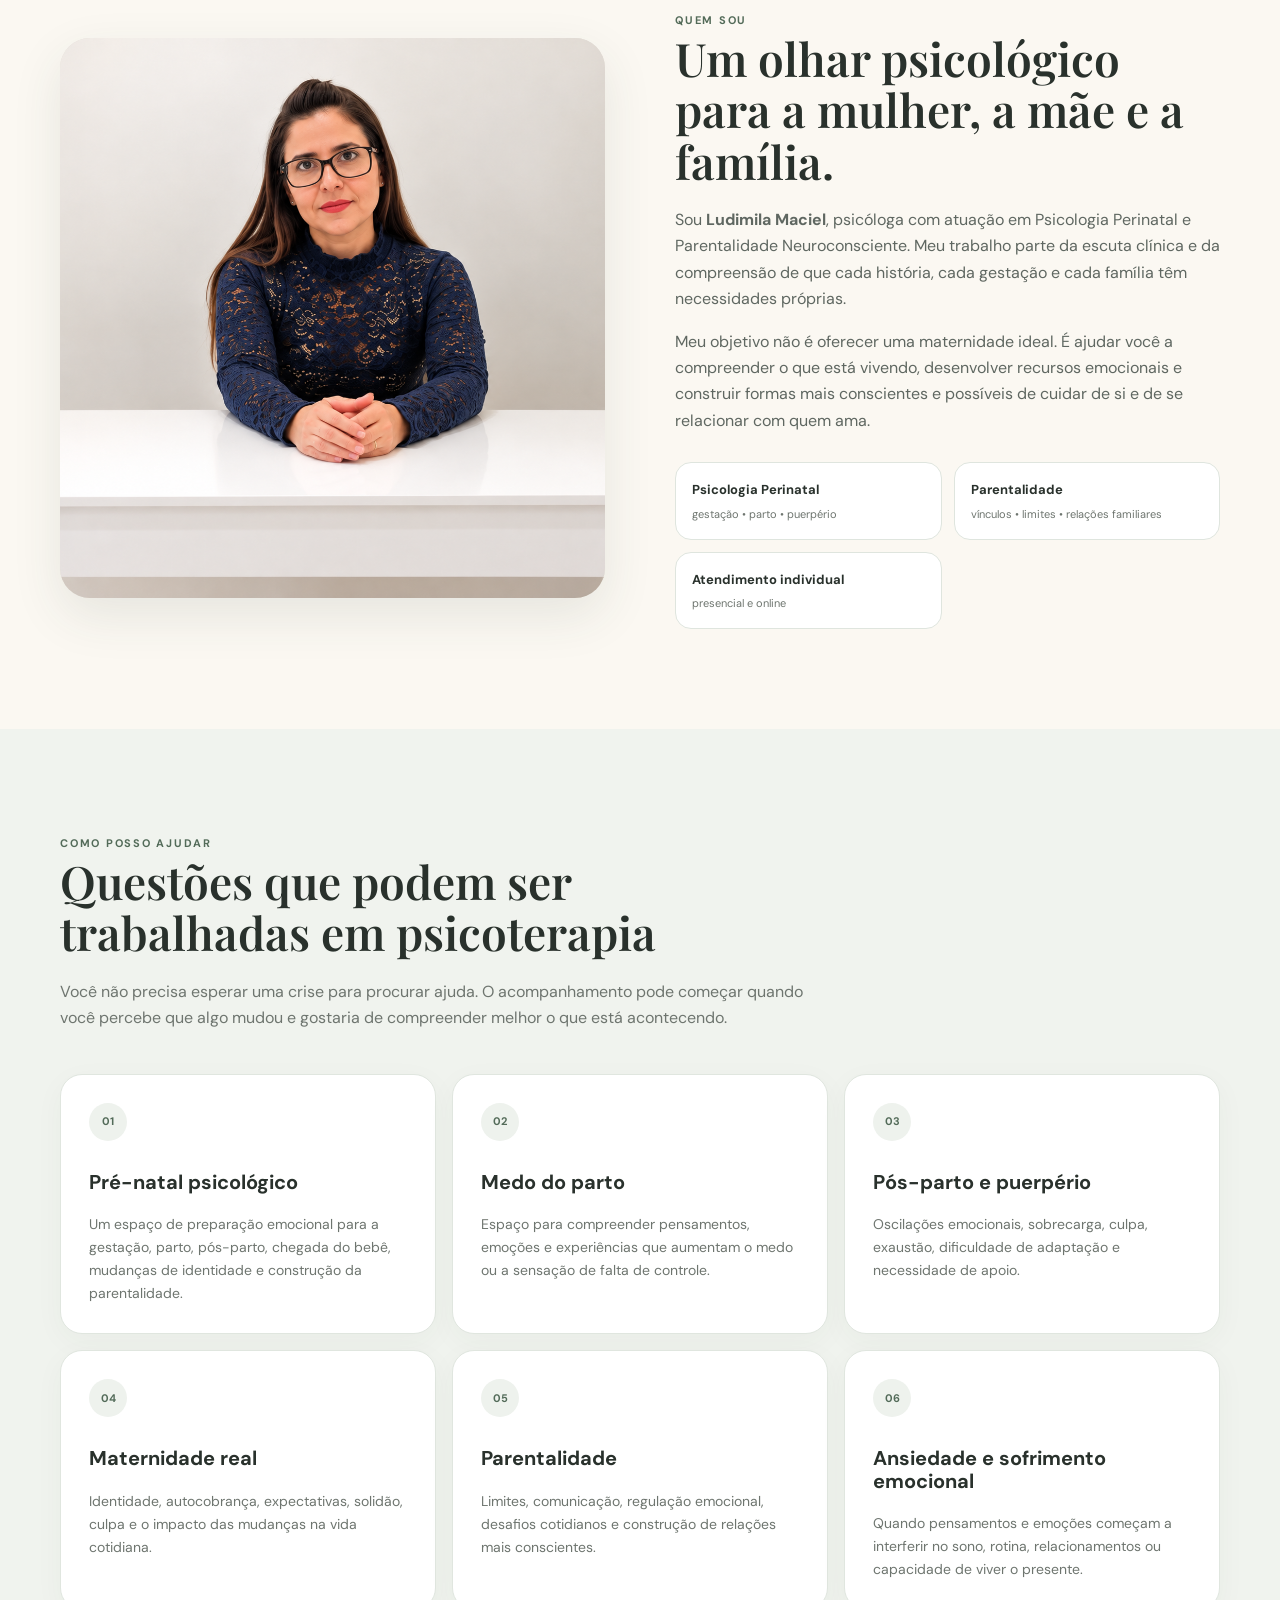
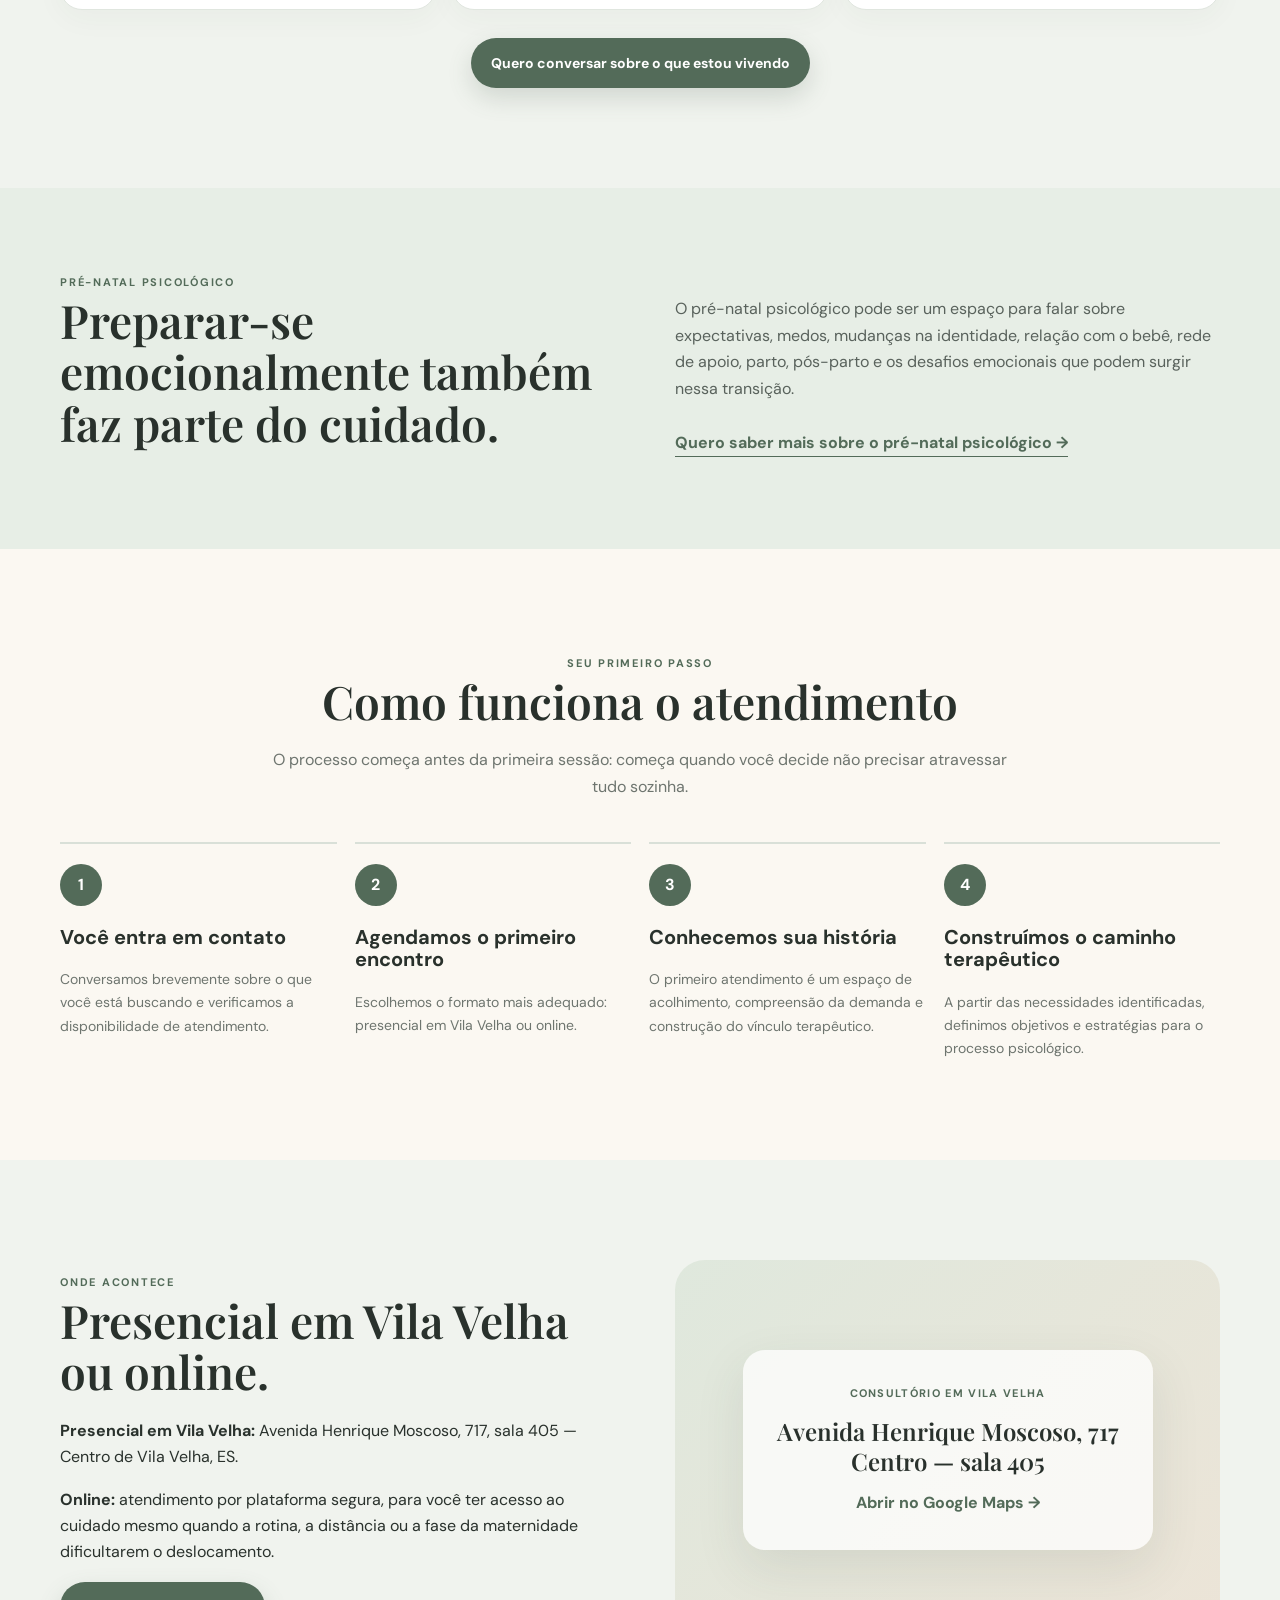
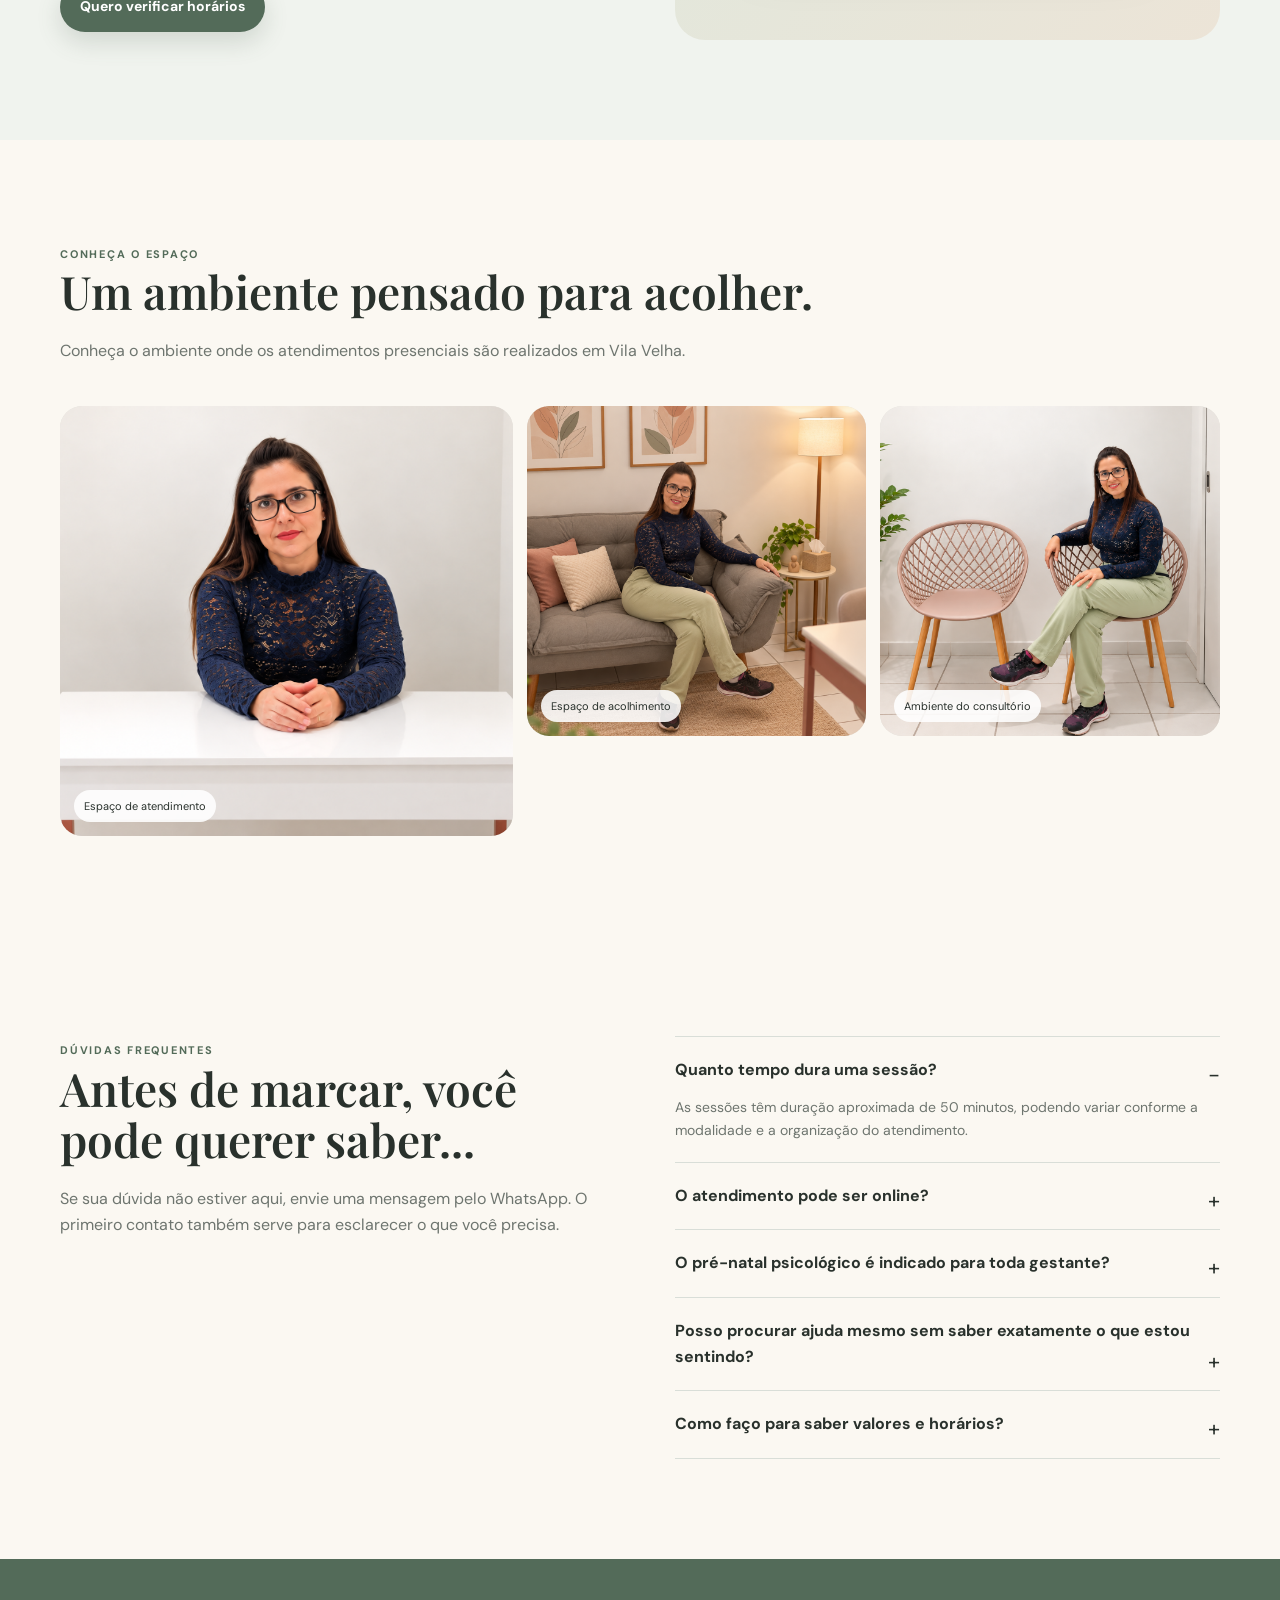
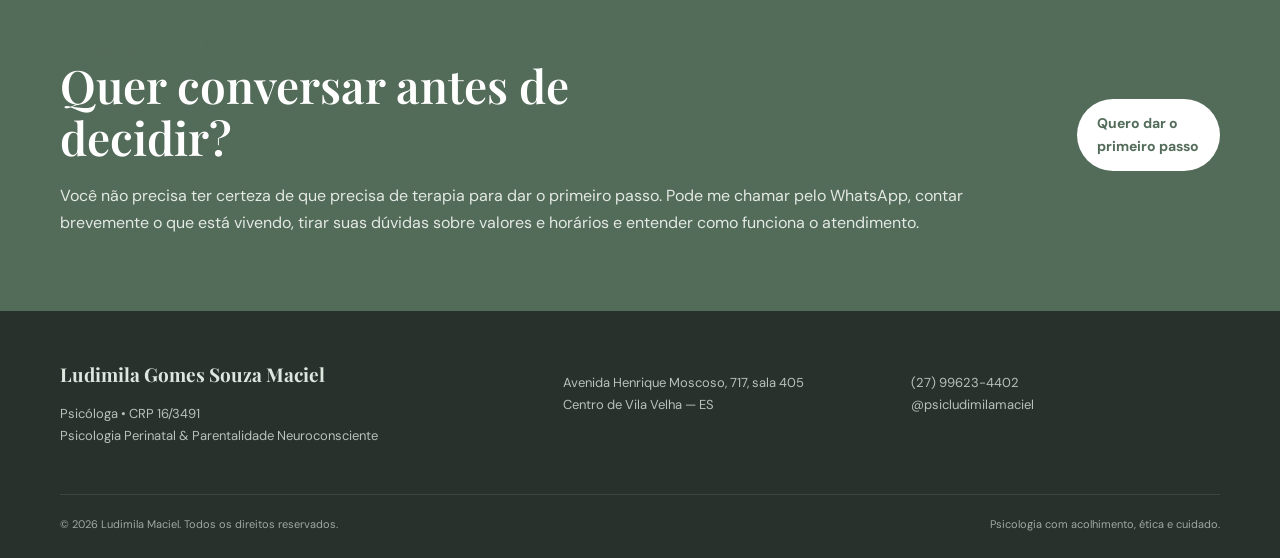
==== commit f6438546: "Link adult psychotherapy page from perinatal homepage" ====
--- a/index.html
+++ b/index.html
@@ -39,6 +39,7 @@
         <span><strong>Ludimila Maciel</strong><small>Psicóloga • CRP 16/3491</small></span>
       </a>
       <nav class="desktop-nav" aria-label="Navegação principal">
+        <a href="psicoterapia-adultos.html">Psicoterapia para adultos</a>
         <a href="#sobre">Sobre</a>
         <a href="#atuacao">Atuação</a>
         <a href="#como-funciona">Como funciona</a>
@@ -61,6 +62,7 @@
             <a class="btn btn-secondary" href="#como-funciona">Entender como funciona</a>
           </div>
           <p class="cta-note">Presencial em Vila Velha e online. <strong>Você pode conversar comigo antes de decidir.</strong></p>
+          <p class="cta-note">Também realizo <a href="psicoterapia-adultos.html" style="color:var(--sage-dark);font-weight:700;text-decoration:underline;">psicoterapia para adultos</a>.</p>
           <div class="trust-row">
             <span>CRP 16/3491</span>
             <span>✓ Atendimento presencial</span>
